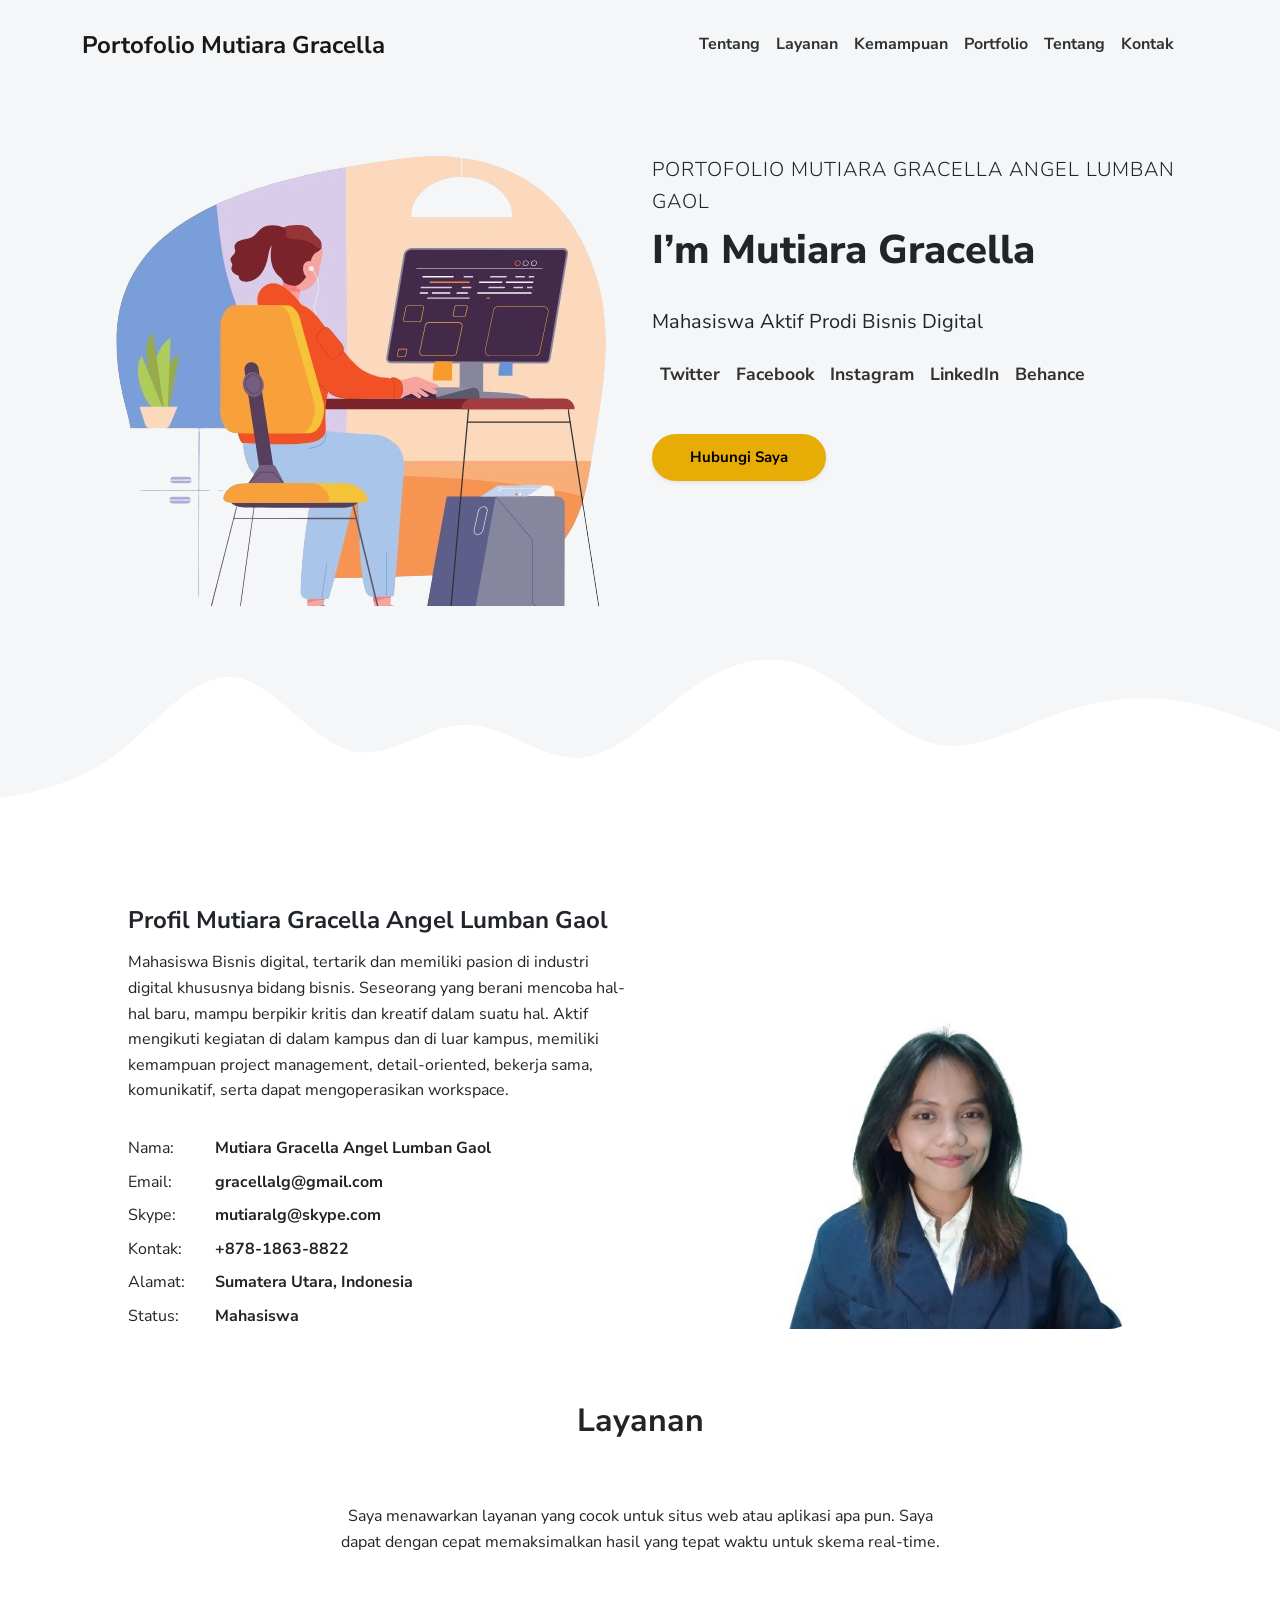
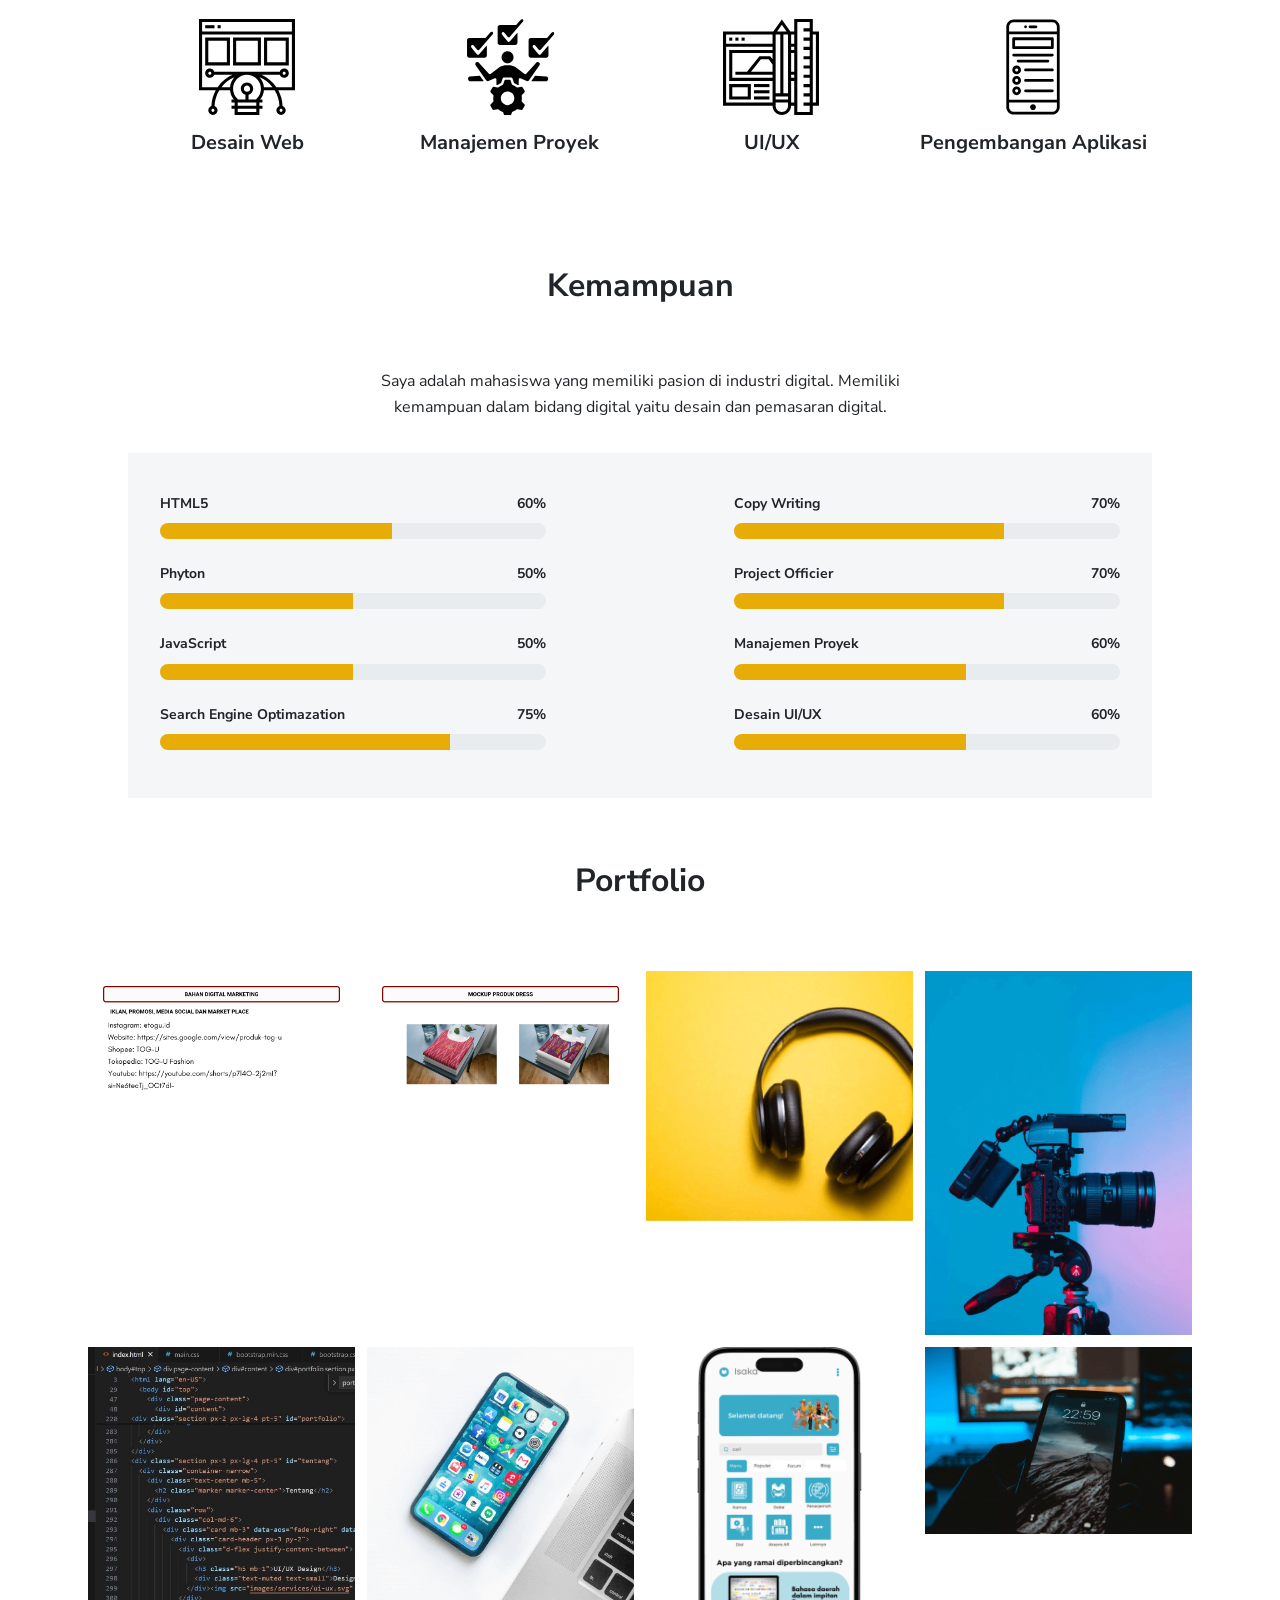
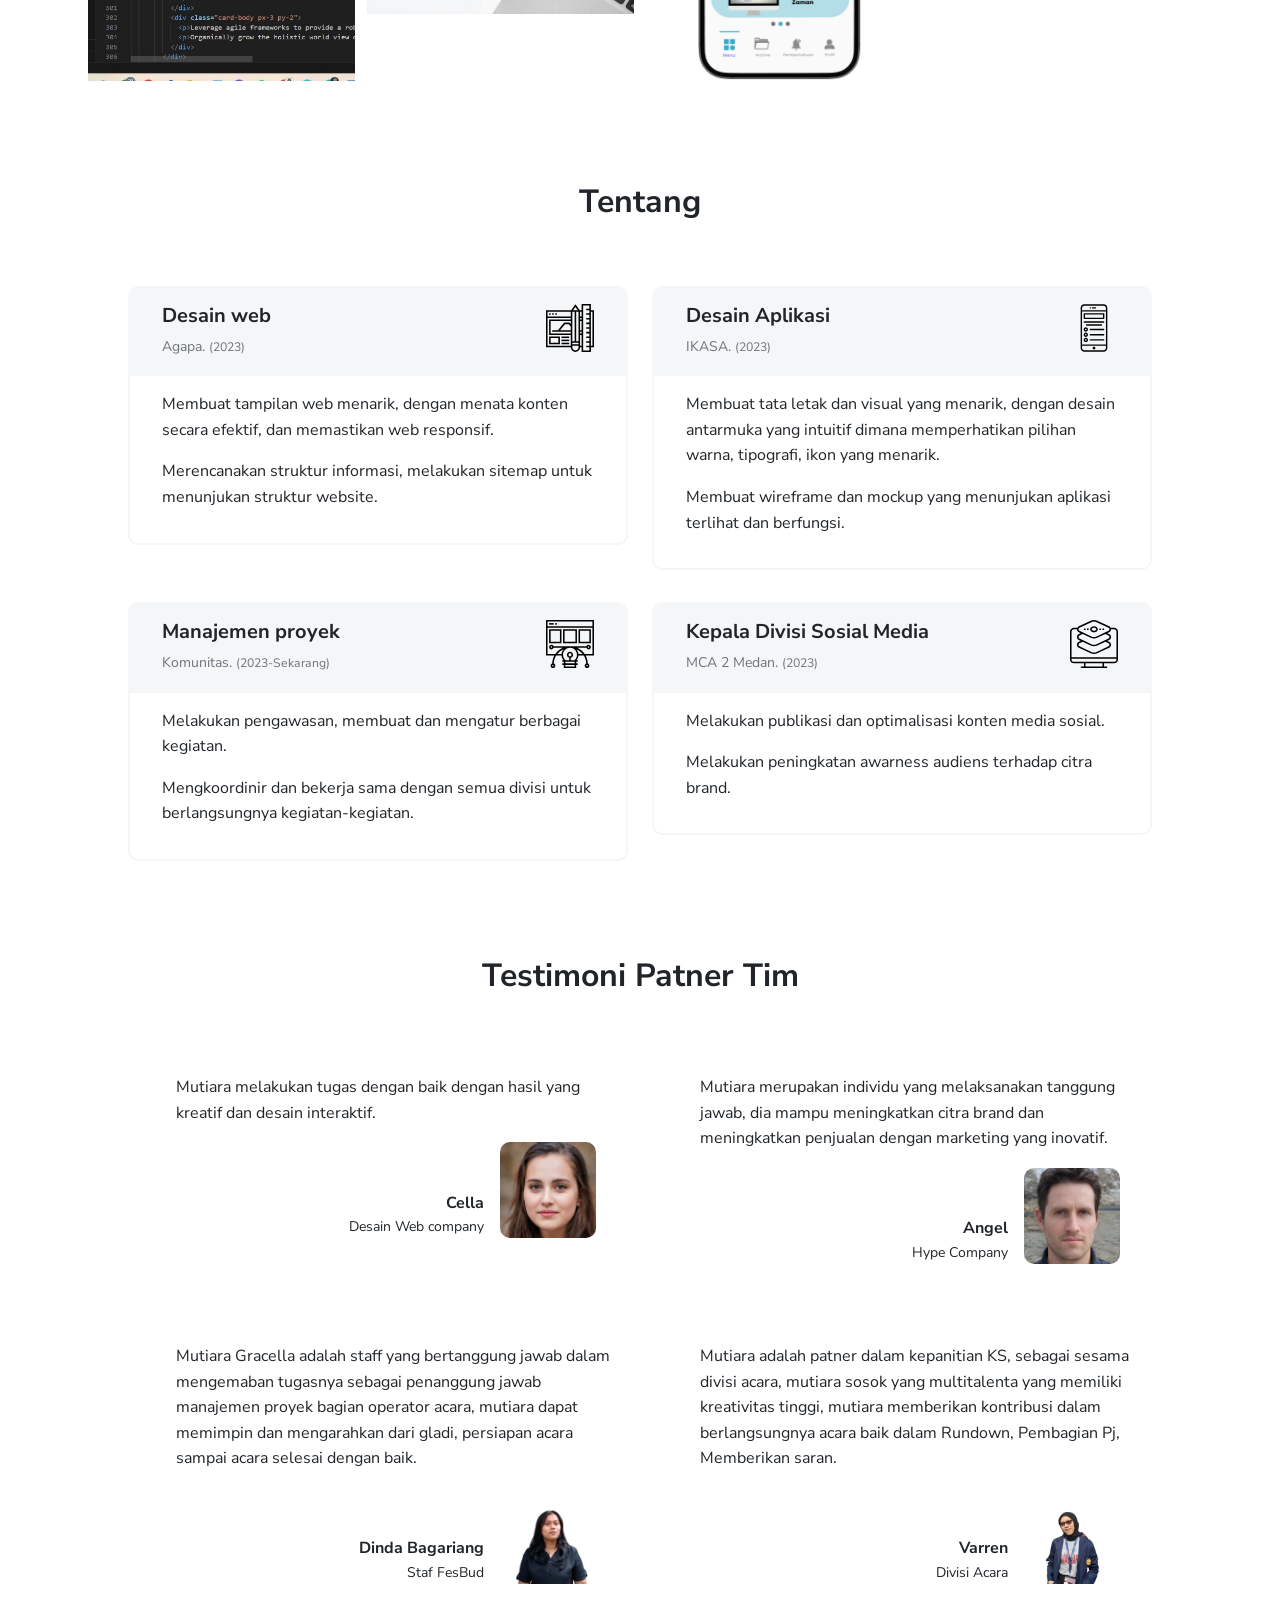
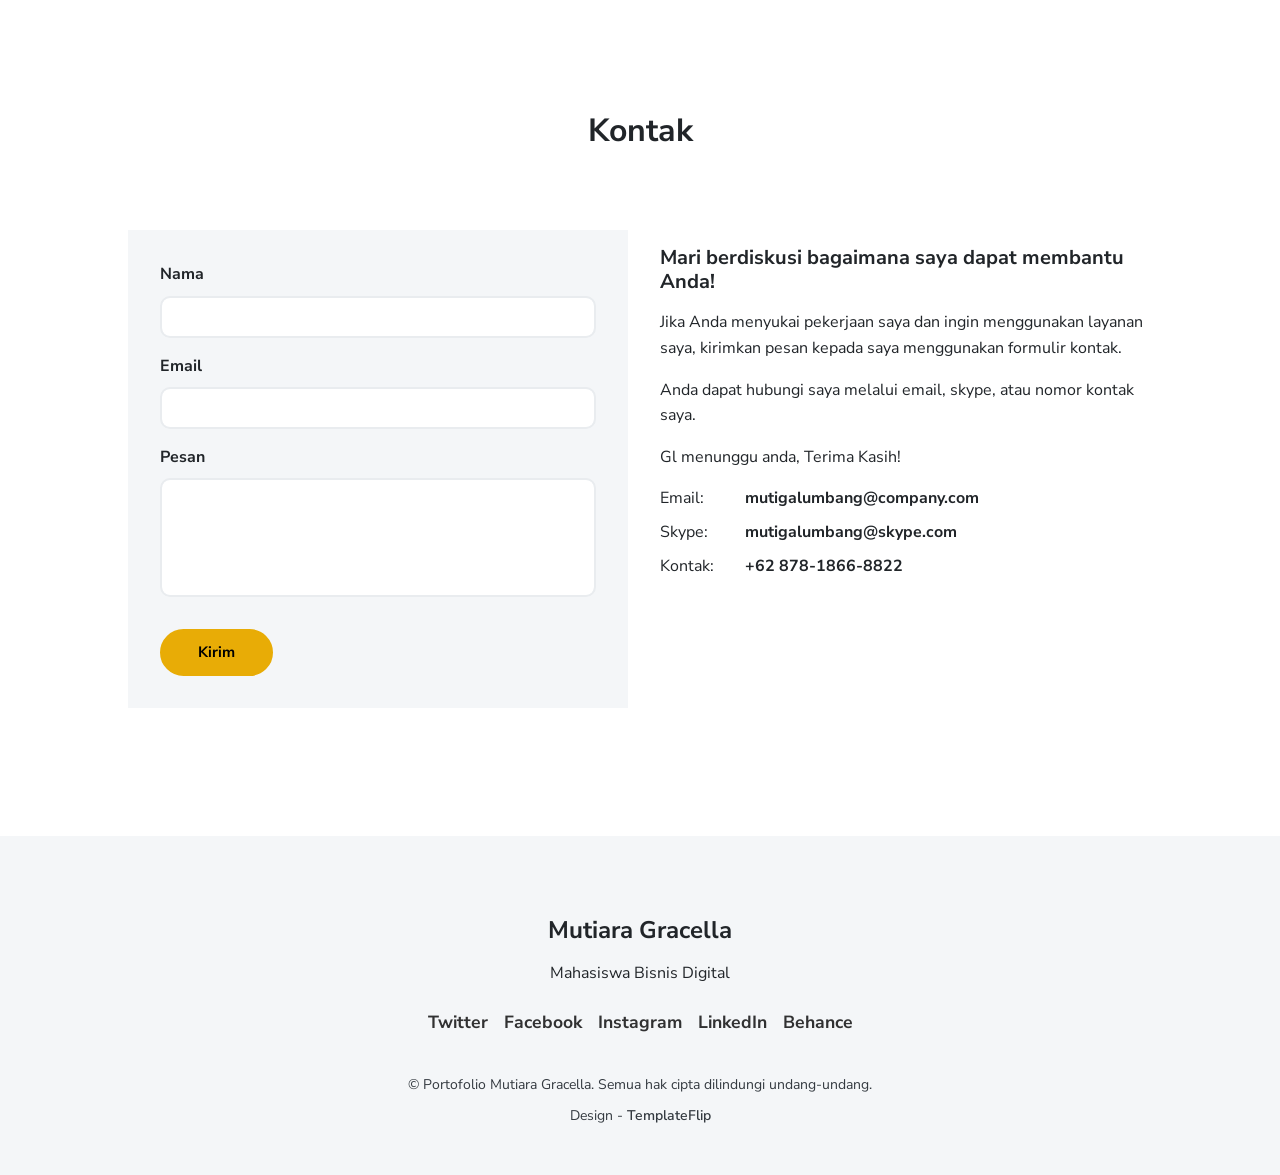
==== index.html @ b5c5b01c "Update index.html" ====
<!DOCTYPE html>
<!-- upto 2 directory depth-->
<html lang="en-US">
  <head>
    <meta charset="UTF-8">
    <meta http-equiv="X-UA-Compatible" content="IE=edge">
    <meta name="viewport" content="width=device-width, initial-scale=1">
    <title>PORTOFOLIO </title>
    <link rel="preconnect" href="https://fonts.gstatic.com" crossorigin="crossorigin"/>
    <link rel="preload" as="style" href="https://fonts.googleapis.com/css2?family=Nunito+Sans:wght@300;400;700;800&amp;display=swap"/>
    <link rel="stylesheet" href="https://fonts.googleapis.com/css2?family=Nunito+Sans:wght@300;400;700;800&amp;display=swap" media="print" onload="this.media='all'"/>
    <noscript>
      <link rel="stylesheet" href="https://fonts.googleapis.com/css2?family=Nunito+Sans:wght@300;400;700;800&amp;display=swap"/>
    </noscript>
    <link href="./css/font-awesome/css/all.min.css?ver=1.2.0" rel="stylesheet">
    <link href="./css/bootstrap-icons/bootstrap-icons.css?ver=1.2.0" rel="stylesheet">
    <link href="./css/bootstrap.min.css?ver=1.2.0" rel="stylesheet">
    <link href="./css/aos.css?ver=1.2.0" rel="stylesheet">
    <link href="./css/main.css?ver=1.2.0" rel="stylesheet">
    <noscript>
      <style type="text/css">
        [data-aos] {
            opacity: 1 !important;
            transform: translate(0) scale(1) !important;
        }
      </style>
    </noscript>
  </head>
  <body id="top">
    <header class="bg-light">
      <nav class="navbar navbar-expand-lg navbar-light bg-light" id="header-nav" role="navigation">
        <div class="container"><a class="link-dark navbar-brand site-title mb-0" href="#">Portofolio Mutiara Gracella</a>
          <button class="navbar-toggler" type="button" data-bs-toggle="collapse" data-bs-target="#navbarSupportedContent" aria-controls="navbarSupportedContent" aria-expanded="false" aria-label="Toggle navigation"><span class="navbar-toggler-icon"></span></button>
          <div class="collapse navbar-collapse" id="navbarSupportedContent">
            <ul class="navbar-nav ms-auto me-2">
              <li class="nav-item"><a class="nav-link" href="#tentang">Tentang</a></li>
              <li class="nav-item"><a class="nav-link" href="#Layanan">Layanan</a></li>
              <li class="nav-item"><a class="nav-link" href="#kemampuan">Kemampuan</a></li>
              <li class="nav-item"><a class="nav-link" href="#portfolio">Portfolio</a></li>
              <li class="nav-item"><a class="nav-link" href="#tentang">Tentang</a></li>
              <li class="nav-item"><a class="nav-link" href="#kontak">Kontak</a></li>
            </ul>
          </div>
        </div>
      </nav>
    </header>
    <div class="page-content">
      <div id="content">
<header>
  <div class="cover bg-light">
    <div class="container px-3">
      <div class="row">
        <div class="col-lg-6 p-2"><img class="img-fluid" src="images/illustrations/gracella.png" alt="hello"/></div>
        <div class="col-lg-6">
          <div class="mt-5">
            <p class="lead text-uppercase mb-1">Portofolio Mutiara Gracella Angel Lumban Gaol </p>
            <h1 class="intro-title marker" data-aos="fade-left" data-aos-delay="50">I’m Mutiara Gracella</h1>
            <p class="lead fw-normal mt-3" data-aos="fade-up" data-aos-delay="100">Mahasiswa Aktif Prodi Bisnis Digital</p>
            <div class="social-nav" data-aos="fade-up" data-aos-delay="200">
              <nav role="navigation">
                <ul class="nav justify-content-left">
                  <li class="nav-item"><a class="nav-link" href="https://www.twitter.com/_gelcan" title="Twitter"><i class="fab fa-twitter"></i><span class="menu-title sr-only">Twitter</span></a></li>
                  <li class="nav-item"><a class="nav-link" href="https://www.facebook.com/mutiaralg" title="Facebook"><i class="fab fa-facebook"></i><span class="menu-title sr-only">Facebook</span></a></li>
                  <li class="nav-item"><a class="nav-link" href="https://www.instagram.com/gracellabygel" title="Instagram"><i class="fab fa-instagram"></i><span class="menu-title sr-only">Instagram</span></a></li>
                  <li class="nav-item"><a class="nav-link" href="https://www.linkedin.com/mutiaralg" title="LinkedIn"><i class="fab fa-linkedin"></i><span class="menu-title sr-only">LinkedIn</span></a></li>
                  <li class="nav-item"><a class="nav-link" href="https://www.behance.net/mutiaralg" title="Behance"><i class="fab fa-behance"></i><span class="menu-title sr-only">Behance</span></a></li>
                </ul>
              </nav>
            </div>
            <div class="mt-3" data-aos="fade-up" data-aos-delay="200"><a class="btn btn-primary shadow-sm mt-1 hover-effect" href="#kontak">Hubungi Saya <i class="fas fa-arrow-right"></i></a></div>
          </div>
        </div>
      </div>
    </div>
  </div>
  <div class="wave-bg"></div>
</header>
<div class="section pt-4 px-3 px-lg-4" id="layanan">
  <div class="container-narrow">
    <div class="row">
      <div class="col-md-6">
        <h2 class="h4 my-2">Profil Mutiara Gracella Angel Lumban Gaol</h2>
        <p>Mahasiswa Bisnis digital, tertarik dan memiliki pasion di industri digital khususnya bidang bisnis. Seseorang yang berani 
          mencoba hal-hal baru, mampu berpikir kritis dan kreatif dalam suatu hal. Aktif mengikuti kegiatan di dalam kampus dan di 
          luar kampus, memiliki kemampuan project management, detail-oriented, bekerja sama, komunikatif, serta dapat 
          mengoperasikan workspace.</p>
        <div class="row mt-3">
          <div class="col-sm-2">
            <div class="pb-1">Nama:</div>
          </div>
          <div class="col-sm-10">
            <div class="pb-1 fw-bolder">Mutiara Gracella Angel Lumban Gaol</div>
          </div>
          <div class="col-sm-2">
            <div class="pb-1">Email:</div>
          </div>
          <div class="col-sm-10">
            <div class="pb-1 fw-bolder">gracellalg@gmail.com</div>
          </div>
          <div class="col-sm-2">
            <div class="pb-1">Skype:</div>
          </div>
          <div class="col-sm-10">
            <div class="pb-1 fw-bolder">mutiaralg@skype.com</div>
          </div>
          <div class="col-sm-2">
            <div class="pb-1">Kontak:</div>
          </div>
          <div class="col-sm-10">
            <div class="pb-1 fw-bolder">+878-1863-8822</div>
          </div>
          <div class="col-sm-2">
            <div class="pb-1">Alamat:</div>
          </div>
          <div class="col-sm-10">
            <div class="pb-1 fw-bolder">Sumatera Utara, Indonesia</div>
          </div>
          <div class="col-sm-2">
            <div class="pb-1">Status:</div>
          </div>
          <div class="col-sm-10">
            <div class="pb-1 fw-bolder">Mahasiswa</div>
          </div>
        </div>
      </div>
      <div class="col-md-5 offset-md-1" data-aos="fade-left" data-aos-delay="100"><img class="avatar img-fluid mt-2" src="images/avatar.jpg" width="400" height="400" alt="Walter Patterson"/></div>
    </div>
  </div>
</div>
<div class="section px-3 px-lg-4 pt-5" id="services">
  <div class="container-narrow">
    <div class="text-center mb-5">
      <h2 class="marker marker-center">Layanan</h2>
    </div>
    <div class="text-center">
      <p class="mx-auto mb-3" style="max-width:600px"> Saya menawarkan layanan yang cocok untuk situs web atau aplikasi apa pun. Saya dapat dengan cepat memaksimalkan hasil yang tepat waktu untuk skema real-time.</p>
    </div>
    <div class="row py-3">
      <div class="col-md-3 text-center" data-aos="fade-up" data-aos-delay="100"><img class="mb-2" src="images/services/web-design.svg" width="96" height="96" alt="web design"/>
        <div class="h5">Desain Web</div>
      </div>
      <div class="col-md-3 text-center" data-aos="fade-up" data-aos-delay="200"><img class="mb-2" src="images/services/manajemen-proyek.svg" width="96" height="96" alt="manajemen proyek"/>
        <div class="h5">Manajemen Proyek</div>
      </div>
      <div class="col-md-3 text-center" data-aos="fade-up" data-aos-delay="300"><img class="mb-2" src="images/services/ui-ux.svg" width="96" height="96" alt="ui-ux"/>
        <div class="h5">UI/UX</div>
      </div>
      <div class="col-md-3 text-center" data-aos="fade-up" data-aos-delay="400"><img class="mb-2" src="images/services/app-development.svg" width="96" height="96" alt="app development"/>
        <div class="h5">Pengembangan Aplikasi</div>
      </div>
    </div>
  </div>
</div>
<div class="section px-3 px-lg-4 pt-5" id="kemampuan">
  <div class="container-narrow">
    <div class="text-center mb-5">
      <h2 class="marker marker-center">Kemampuan</h2>
    </div>
    <div class="text-center">
      <p class="mx-auto mb-3" style="max-width:600px">Saya adalah mahasiswa yang memiliki pasion di industri digital. Memiliki kemampuan dalam bidang digital yaitu desain dan pemasaran digital. </p>
    </div>
    <div class="bg-light p-3">
      <div class="row">
        <div class="col-md-5">
          <div class="py-1">
            <div class="d-flex text-small fw-bolder"><span class="me-auto">HTML5</span><span>60%</span></div>
            <div class="progress my-1">
              <div class="progress-bar bg-primary" role="progressbar" data-aos="zoom-in-right" data-aos-delay="100" data-aos-anchor=".skills-section" style="width: 60%" aria-valuenow="60" aria-valuemin="0" aria-valuemax="100"></div>
            </div>
          </div>
          <div class="py-1">
            <div class="d-flex text-small fw-bolder"><span class="me-auto">Phyton</span><span>50%</span></div>
            <div class="progress my-1">
              <div class="progress-bar bg-primary" role="progressbar" data-aos="zoom-in-right" data-aos-delay="200" data-aos-anchor=".skills-section" style="width: 50%" aria-valuenow="50" aria-valuemin="0" aria-valuemax="100"></div>
            </div>
          </div>
          <div class="py-1">
            <div class="d-flex text-small fw-bolder"><span class="me-auto">JavaScript</span><span>50%</span></div>
            <div class="progress my-1">
              <div class="progress-bar bg-primary" role="progressbar" data-aos="zoom-in-right" data-aos-delay="300" data-aos-anchor=".skills-section" style="width: 50%" aria-valuenow="s0" aria-valuemin="0" aria-valuemax="100"></div>
            </div>
          </div>
          <div class="py-1">
            <div class="d-flex text-small fw-bolder"><span class="me-auto">Search Engine Optimazation</span><span>75%</span></div>
            <div class="progress my-1">
              <div class="progress-bar bg-primary" role="progressbar" data-aos="zoom-in-right" data-aos-delay="300" data-aos-anchor=".skills-section" style="width: 75%" aria-valuenow="75" aria-valuemin="0" aria-valuemax="100"></div>
            </div>
          </div>
        </div>
        <div class="col-md-5 offset-md-2">
          <div class="py-1">
            <div class="d-flex text-small fw-bolder"><span class="me-auto">Copy Writing</span><span>70%</span></div>
            <div class="progress my-1">
              <div class="progress-bar bg-primary" role="progressbar" data-aos="zoom-in-right" data-aos-delay="400" data-aos-anchor=".skills-section" style="width: 70%" aria-valuenow="70" aria-valuemin="0" aria-valuemax="100"></div>
            </div>
          </div>
          <div class="py-1">
            <div class="d-flex text-small fw-bolder"><span class="me-auto">Project Officier</span><span>70%</span></div>
            <div class="progress my-1">
              <div class="progress-bar bg-primary" role="progressbar" data-aos="zoom-in-right" data-aos-delay="500" data-aos-anchor=".skills-section" style="width: 70%" aria-valuenow="70" aria-valuemin="0" aria-valuemax="100"></div>
            </div>
          </div>
          <div class="py-1">
            <div class="d-flex text-small fw-bolder"><span class="me-auto">Manajemen Proyek</span><span>60%</span></div>
            <div class="progress my-1">
              <div class="progress-bar bg-primary" role="progressbar" data-aos="zoom-in-right" data-aos-delay="600" data-aos-anchor=".skills-section" style="width: 60%" aria-valuenow="60" aria-valuemin="0" aria-valuemax="100"></div>
            </div>
          </div>
          <div class="py-1">
            <div class="d-flex text-small fw-bolder"><span class="me-auto">Desain UI/UX</span><span>60%</span></div>
            <div class="progress my-1">
              <div class="progress-bar bg-primary" role="progressbar" data-aos="zoom-in-right" data-aos-delay="600" data-aos-anchor=".skills-section" style="width: 60%" aria-valuenow="60" aria-valuemin="0" aria-valuemax="100"></div>
            </div>
          </div>
        </div>
      </div>
    </div>
  </div>
</div>
<div class="section px-2 px-lg-4 pt-5" id="portfolio">
  <div class="container">
    <div class="text-center mb-5">
      <h2 class="marker marker-center">Portfolio </h2>
    </div>
    <div class="grid bp-gallery pb-3" data-aos="zoom-in-up" data-aos-delay="100">
      <div class="grid-sizer"></div>
      <div class="grid-item"><a href="https://dribbble.com">
          <figure class="portfolio-item"><img src="images/portfolio/1-small.png" data-bp="images/portfolio/1.png"/>
            <figcaption>
              <h4 class="h5 mb-0">Pemasaran Digital</h4>
              <div>Sosial Media</div>
            </figcaption>
          </figure></a></div>
      <div class="grid-item"><a href="https://canva.com">
          <figure class="portfolio-item"><img src="images/portfolio/2-small.png" data-bp="images/portfolio/2.png" data-caption="Example of an optional caption."/>
            <figcaption> 
              <h4 class="h5 mb-0">Produk Desain</h4>
              <div>canva.com</div>
            </figcaption>
          </figure></a></div>
      <div class="grid-item"><a href="https://smartmockups.com/">
          <figure class="portfolio-item"><img src="images/portfolio/3-small.png" data-bp="images/portfolio/3.png" data-caption="Example of an optional caption."/>
            <figcaption> 
              <h4 class="h5 mb-0">Desain Kemasan</h4>
              <div>smartmockups.com</div>
            </figcaption>
          </figure></a></div>
      <div class="grid-item"><a href="https://capcut.com/">
          <figure class="portfolio-item"><img src="images/portfolio/4-small.png" data-bp="images/portfolio/4.png"/>
            <figcaption>
              <h4 class="h5 mb-0">Edit Video</h4>
              <div>capcut.com</div>
            </figcaption>
          </figure></a></div>
      <div class="grid-item"><a href="https://github.com/">
          <figure class="portfolio-item"><img src="images/portfolio/5-small.png" data-bp="images/portfolio/5.png"/>
            <figcaption>
              <h4 class="h5 mb-0">Pengembangan Web</h4>
              <div>Github.com</div>
            </figcaption>
          </figure></a></div>
      <div class="grid-item"><a href="https://notion.com/">
          <figure class="portfolio-item"><img src="images/portfolio/6-small.png" data-bp="images/portfolio/6.png"/>
            <figcaption>
              <h4 class="h5 mb-0">Manajemen Proyek</h4>
              <div>notion.com</div>
            </figcaption>
          </figure></a></div>
      <div class="grid-item"><a href="https://figma.dev/">
          <figure class="portfolio-item"><img src="images/portfolio/7-small.png" data-bp="images/portfolio/7.png"/>
            <figcaption>
              <h4 class="h5 mb-0">Desain Aplikasi</h4>
              <div>figma.com</div>
            </figcaption>
          </figure></a></div>
      <div class="grid-item"><a href="https://figma.com/">
          <figure class="portfolio-item"><img src="images/portfolio/8-small.png" data-bp="images/portfolio/8.png"/>
            <figcaption>
              <h4 class="h5 mb-0">Desain aplikasi</h4>
              <div>canva.com</div>
            </figcaption>
          </figure></a></div>
    </div>
  </div>
</div>
<div class="section px-3 px-lg-4 pt-5" id="tentang">
  <div class="container-narrow">
    <div class="text-center mb-5">
      <h2 class="marker marker-center">Tentang</h2>
    </div>
    <div class="row">
      <div class="col-md-6">
        <div class="card mb-3" data-aos="fade-right" data-aos-delay="100">
          <div class="card-header px-3 py-2">
            <div class="d-flex justify-content-between">
              <div>
                <h3 class="h5 mb-1">Desain web</h3>
                <div class="text-muted text-small">Agapa. <small>(2023)</small></div>
              </div><img src="images/services/ui-ux.svg" width="48" height="48" alt="ui-ux"/>
            </div>
          </div>
          <div class="card-body px-3 py-2">
            <p>Membuat tampilan web menarik, dengan menata konten secara efektif, dan memastikan web responsif.</p>
            <p>Merencanakan struktur informasi, melakukan sitemap untuk menunjukan struktur website.</p>
          </div>
        </div>
      </div>
      <div class="col-md-6">
        <div class="card mb-3" data-aos="fade-left" data-aos-delay="300">
          <div class="card-header px-3 py-2">
            <div class="d-flex justify-content-between">
              <div>
                <h3 class="h5 mb-1">Desain Aplikasi</h3>
                <div class="text-muted text-small">IKASA. <small>(2023)</small></div>
              </div><img src="images/services/app-development.svg" width="48" height="48" alt="app development"/>
            </div>
          </div>
          <div class="card-body px-3 py-2">
            <p>Membuat tata letak dan visual yang menarik, dengan desain antarmuka yang intuitif dimana memperhatikan pilihan warna, tipografi, ikon yang menarik.</p>
            <p>Membuat wireframe dan mockup yang menunjukan aplikasi terlihat dan berfungsi.</p>
          </div>
        </div>
      </div>
      <div class="col-md-6">
        <div class="card mb-3" data-aos="fade-right" data-aos-delay="200">
          <div class="card-header px-3 py-2">
            <div class="d-flex justify-content-between">
              <div>
                <h3 class="h5 mb-1">Manajemen proyek</h3>
                <div class="text-muted text-small">Komunitas. <small>(2023-Sekarang)</small></div>
              </div><img src="images/services/web-design.svg" width="48" height="48" alt="web design"/>
            </div>
          </div>
          <div class="card-body px-3 py-2">
            <p>Melakukan pengawasan, membuat dan mengatur berbagai kegiatan.</p>
            <p>Mengkoordinir dan bekerja sama dengan semua divisi untuk berlangsungnya kegiatan-kegiatan.</p>
          </div>
        </div>
      </div>
      <div class="col-md-6">
        <div class="card mb-3" data-aos="fade-left" data-aos-delay="400">
          <div class="card-header px-3 py-2">
            <div class="d-flex justify-content-between">
              <div>
                <h3 class="h5 mb-1">Kepala Divisi Sosial Media</h3>
                <div class="text-muted text-small">MCA 2 Medan. <small>(2023)</small></div>
              </div><img src="images/services/full-stack.svg" width="48" height="48" alt="full stack"/>
            </div>
          </div>
          <div class="card-body px-3 py-2">
            <p>Melakukan publikasi dan optimalisasi konten media sosial.</p>
            <p>Melakukan peningkatan awarness audiens terhadap citra brand.</p>
          </div>
        </div>
      </div>
    </div>
  </div>
</div>
<div class="section px-3 px-lg-4 pt-5" id="testimonials">
  <div class="container-narrow">
    <div class="text-center mb-5">
      <h2 class="marker marker-center">Testimoni Patner Tim</h2>
    </div>
    <div class="row"> 
      <div class="col-md-6 mb-5" data-aos="fade-right" data-aos-delay="100">
        <div class="d-flex ms-md-3"><span><i class="fas fa-2x fa-quote-left"></i></span><span class="m-2">Mutiara melakukan tugas dengan baik dengan hasil yang kreatif dan desain interaktif.</span></div>
        <div class="d-flex justify-content-end align-items-end">
          <div class="text-end me-2">
            <div class="fw-bolder">Cella</div>
            <div class="text-small">Desain Web company</div>
          </div><img class="me-md-3 rounded" src="images/testimonials/client1.jpg" width="96" height="96" alt="client 1"/>
        </div>
      </div>
      <div class="col-md-6 mb-5" data-aos="fade-left" data-aos-delay="300">
        <div class="d-flex ms-md-3"><span><i class="fas fa-2x fa-quote-left"></i></span><span class="m-2">Mutiara merupakan individu yang melaksanakan tanggung jawab, dia mampu meningkatkan citra brand dan meningkatkan penjualan dengan marketing yang inovatif.</span></div>
        <div class="d-flex justify-content-end align-items-end">
          <div class="text-end me-2">
            <div class="fw-bolder">Angel</div>
            <div class="text-small">Hype Company</div>
          </div><img class="me-md-3 rounded" src="images/testimonials/client2.jpg" width="96" height="96" alt="client 1"/>
        </div>
      </div>
      <div class="col-md-6 mb-5" data-aos="fade-right" data-aos-delay="200">
        <div class="d-flex ms-md-3"><span><i class="fas fa-2x fa-quote-left"></i></span><span class="m-2">Mutiara Gracella adalah staff yang bertanggung jawab dalam mengemaban tugasnya sebagai penanggung jawab manajemen proyek bagian operator acara, mutiara dapat memimpin dan mengarahkan dari gladi, persiapan acara  sampai acara selesai dengan baik.</span></div>
        <div class="d-flex justify-content-end align-items-end">
          <div class="text-end me-2">
            <div class="fw-bolder">Dinda Bagariang</div>
            <div class="text-small">Staf FesBud</div>
          </div><img class="me-md-3 rounded" src="images/testimonials/client3.jpg" width="96" height="96" alt="client 1"/>
        </div>
      </div>
      <div class="col-md-6 mb-5" data-aos="fade-left" data-aos-delay="400">
        <div class="d-flex ms-md-3"><span><i class="fas fa-2x fa-quote-left"></i></span><span class="m-2">Mutiara adalah patner dalam kepanitian KS, sebagai sesama divisi acara, mutiara sosok yang multitalenta yang memiliki kreativitas tinggi, mutiara memberikan kontribusi dalam berlangsungnya acara baik dalam Rundown, Pembagian Pj, Memberikan saran.</span></div>
        <div class="d-flex justify-content-end align-items-end">
          <div class="text-end me-2">
            <div class="fw-bolder">Varren</div>
            <div class="text-small">Divisi Acara</div>
          </div><img class="me-md-3 rounded" src="images/testimonials/client4.jpg" width="96" height="96" alt="client 1"/>
        </div>
      </div>
    </div>
  </div>
</div>
<div class="section px-2 px-lg-4 pb-4 pt-5 mb-5" id="kontak">
  <div class="container-narrow">
    <div class="text-center mb-5">
      <h2 class="marker marker-center">Kontak </h2>
    </div>
    <div class="row">
      <div class="col-md-6" data-aos="zoom-in" data-aos-delay="100">
        <div class="bg-light my-2 p-3 pt-2"><form action="https://formspree.io/f/xwkgqyod"
    method="POST">
    <div class="form-group my-2">
      <label for="name" class="form-label fw-bolder">Nama</label>
      <input class="form-control" type="text" id="name" name="name" required>
    </div>
    <div class="form-group my-2">
      <label for="email" class="form-label fw-bolder">Email</label>
      <input class="form-control" type="email" id="email" name="_replyto" required>
    </div>
  <div class="form-group my-2">
    <label for="message" class="form-label fw-bolder">Pesan</label>
    <textarea class="form-control" style="resize: none;" id="message" name="message" rows="4" required></textarea>
  </div>
  <button class="btn btn-primary mt-2" type="submit">Kirim</button>
</form>
        </div>
      </div>
      <div class="col-md-6" data-aos="fade-left" data-aos-delay="300">
        <div class="mt-3 px-1">
          <div class="h5">Mari berdiskusi bagaimana saya dapat membantu Anda!</div>
          <p>Jika Anda menyukai pekerjaan saya dan ingin menggunakan layanan saya, kirimkan pesan kepada saya menggunakan formulir kontak. </p>
          <p>Anda dapat hubungi saya melalui email, skype, atau nomor kontak saya.</p>
          <p>Gl menunggu anda, Terima Kasih!</p>
        </div>
        <div class="mt-53 px-1">
          <div class="row"> 
            <div class="col-sm-2">
              <div class="pb-1">Email:</div>
            </div>
            <div class="col-sm-10">
              <div class="pb-1 fw-bolder">mutigalumbang@company.com</div>
            </div>
            <div class="col-sm-2">
              <div class="pb-1">Skype:</div>
            </div>
            <div class="col-sm-10">
              <div class="pb-1 fw-bolder">mutigalumbang@skype.com</div>
            </div>
            <div class="col-sm-2">
              <div class="pb-1">Kontak:</div>
            </div>
            <div class="col-sm-10">
              <div class="pb-1 fw-bolder">+62 878-1866-8822</div>
            </div>
          </div>
        </div>
      </div>
    </div>
  </div>
</div>
<footer class="pt-4 pb-4 text-center bg-light">
  <div class="container">
    <div class="my-3">
      <div class="h4">Mutiara Gracella</div>
      <p>Mahasiswa Bisnis Digital</p>
      <div class="social-nav">
        <nav role="navigation">
          <ul class="nav justify-content-center">
            <li class="nav-item"><a class="nav-link" href="https://twitter.com/_gelcan" title="Twitter"><i class="fab fa-twitter"></i><span class="menu-title sr-only">Twitter</span></a></li>
            <li class="nav-item"><a class="nav-link" href="https://www.facebook.com/mutiaralg" title="Facebook"><i class="fab fa-facebook"></i><span class="menu-title sr-only">Facebook</span></a></li>
            <li class="nav-item"><a class="nav-link" href="https://www.instagram.com/gracellabygel" title="Instagram"><i class="fab fa-instagram"></i><span class="menu-title sr-only">Instagram</span></a></li>
            <li class="nav-item"><a class="nav-link" href="https://www.linkedin.com/mutiaralg" title="LinkedIn"><i class="fab fa-linkedin"></i><span class="menu-title sr-only">LinkedIn</span></a></li>
            <li class="nav-item"><a class="nav-link" href="https://www.behance.net/mutiaralg" title="Behance"><i class="fab fa-behance"></i><span class="menu-title sr-only">Behance</span></a></li>
          </ul>
        </nav>
      </div>
    </div>
    <div class="text-small text-secondary">
      <div class="mb-1">&copy; Portofolio Mutiara Gracella. Semua hak cipta dilindungi undang-undang.</div>
      <div>
        <!-- Make sure to buy a license for the template before removing the line below. Buy license on https://templateflip.com/ -->Design - <a href="https://templateflip.com/" target="_blank">TemplateFlip</a></div>
    </div>
  </div>
</footer></div>
    </div>
    <div id="scrolltop"><a class="btn btn-secondary" href="#top"><span class="icon"><i class="fas fa-angle-up fa-x"></i></span></a></div>
    <script src="./scripts/imagesloaded.pkgd.min.js?ver=1.2.0"></script>
    <script src="./scripts/masonry.pkgd.min.js?ver=1.2.0"></script>
    <script src="./scripts/BigPicture.min.js?ver=1.2.0"></script>
    <script src="./scripts/purecounter.min.js?ver=1.2.0"></script>
    <script src="./scripts/bootstrap.bundle.min.js?ver=1.2.0"></script>
    <script src="./scripts/aos.min.js?ver=1.2.0"></script>
    <script src="./scripts/main.js?ver=1.2.0"></script>
  </body>
</html>
---- css/main.css ----
html, body {
  overflow-x: hidden;
}

/**
 * Enable smooth scrolling on the whole document
 */
html {
  scroll-behavior: smooth;
}

/**
 * Disable smooth scrolling when users have prefers-reduced-motion enabled
 */
@media screen and (prefers-reduced-motion: reduce) {
  html {
    scroll-behavior: auto;
  }
}

/**
 * Add .section to every anchored element for scroll margin
 */
.section {
  scroll-margin-top: 2rem;
}

/* Header */
.site-title {
  font-size: 1.5rem;
  font-weight: 700;
  line-height: 3rem;
  text-decoration: none;
}

@media (min-width: 48em) {
  .site-title {
    float: left;
  }
}

.nav-link {
  font-weight: 700;
  color: rgba(0, 0, 0, 0.8) !important;
}

.social-nav .nav-link {
  padding: 0 0.5rem;
  font-size: 1.1rem;
  line-height: 2.5rem;
}

.nav-link:hover,
.nav-link:focus,
.active .nav-link {
  color: rgba(0, 0, 0, 0.6) !important;
}

/* Hero (intro) section */
.intro-title {
  font-weight: 800;
}

@-webkit-keyframes animateWave {
  0% {
    transform: scale(1, 0);
  }
  100% {
    transform: scale(1, 1);
  }
}

@keyframes animateWave {
  0% {
    transform: scale(1, 0);
  }
  100% {
    transform: scale(1, 1);
  }
}

.wave-bg {
  display: block;
  height: 220px;
  width: 100%;
  min-width: 600px;
  transform-origin: top;
  -webkit-animation: animateWave 2000ms cubic-bezier(0.23, 1, 0.32, 1) forwards;
          animation: animateWave 2000ms cubic-bezier(0.23, 1, 0.32, 1) forwards;
  background-image: url("../images/wave-bg.svg");
  background-position: center;
  background-repeat: no-repeat;
}

img.avatar {
  border-radius: 30px;
}

/* Masonary grid for portfolio */
.grid:after {
  content: '';
  display: block;
  clear: both;
}

/* Grid Item */
.grid-sizer,
.grid-item {
  width: 100%;
}

.grid-item {
  padding-bottom: 12px;
}

@media (min-width: 48em) {
  .grid-sizer,
  .grid-item {
    width: 25%;
  }
  .grid-item {
    float: left;
    padding: 6px;
  }
}

.grid-item img {
  display: block;
  width: 100%;
  max-width: 100%;
}

/* Portfolio */
.portolio-section .container {
  padding: 0;
}

.portfolio-item {
  position: relative;
  overflow: hidden;
  text-align: center;
  margin: 0;
}

.portfolio-item figcaption {
  position: absolute;
  top: auto;
  bottom: 0;
  left: 0;
  width: 100%;
  padding: 12px;
  background: rgba(255, 255, 255, 0.75);
  transition: transform 0.35s;
  transform: translate3d(0, 100%, 0);
}

.portfolio-item figcaption h4 {
  color: #222;
  font-size: 16px;
  text-transform: uppercase;
  font-weight: 700;
  margin-bottom: 3px;
}

.portfolio-item figcaption p {
  color: #444;
  font-size: 14px;
  font-weight: 600;
  margin-bottom: 0;
}

.portfolio-item:hover figcaption {
  transform: translate3d(0, 0, 0);
}

/* Portolio Caption */
#bp_container .bp-xc {
  background: #E8AC06 !important;
}

#bp_caption a {
  text-decoration: none;
}

/* Footer section */
footer a:not(.nav-link) {
  color: inherit;
  font-weight: 600;
  text-decoration: none;
  cursor: pointer;
}

/* Scroll Top */
#scrolltop {
  display: block;
  visibility: hidden;
  opacity: 0;
  transition: visibility 0s, opacity 0.5s ease-in;
  position: fixed;
  bottom: 20px;
  right: 20px;
}

#scrolltop .btn {
  padding: 3px 11px;
  border-radius: 50%;
}

/* Additional utility styles */
.container-narrow {
  max-width: 1024px;
  margin: 0 auto;
}

.text-small {
  font-size: 0.875rem;
}

.text-uppercase {
  letter-spacing: 0.05em;
}

.hover-effect {
  transition: transform .18s ease-in-out;
}

.hover-effect:hover {
  transform: translateY(-2px);
}

.marker {
  position: relative;
  display: inline;
  width: auto;
}

.marker-center {
  padding-right: 0;
}

.marker:after {
  content: "";
  width: 125px;
  height: 30px;
  position: absolute;
  bottom: -25px;
  right: -30px;
  background-image: url("../images/marker.svg");
  background-repeat: no-repeat;
}

.marker-center:after {
  bottom: -30px;
  left: 50%;
  margin-left: -60px;
}

@media (max-width: 575.98px) {
  .marker {
    padding-right: 0;
  }
  .marker:after {
    bottom: -30px;
    left: 50%;
    margin-left: -60px;
  }
}

.entry-title a {
  text-decoration: none;
}
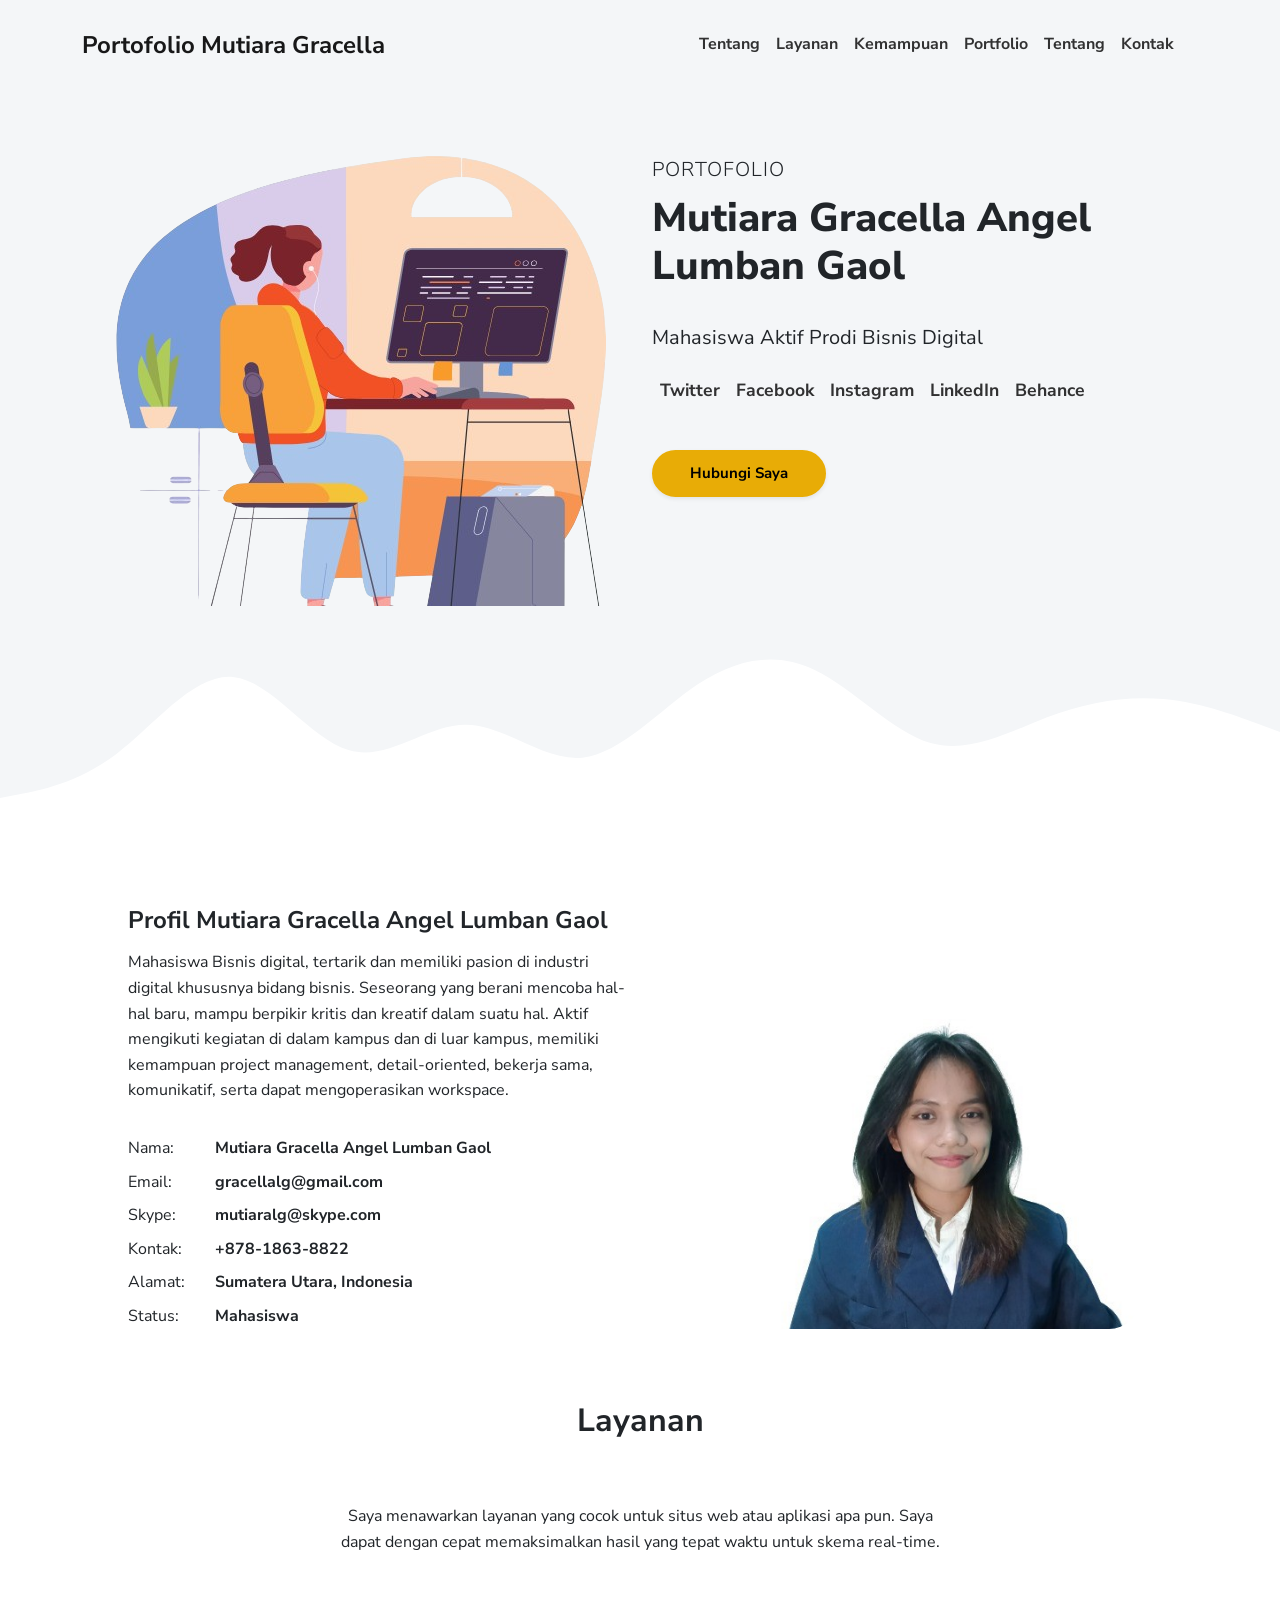
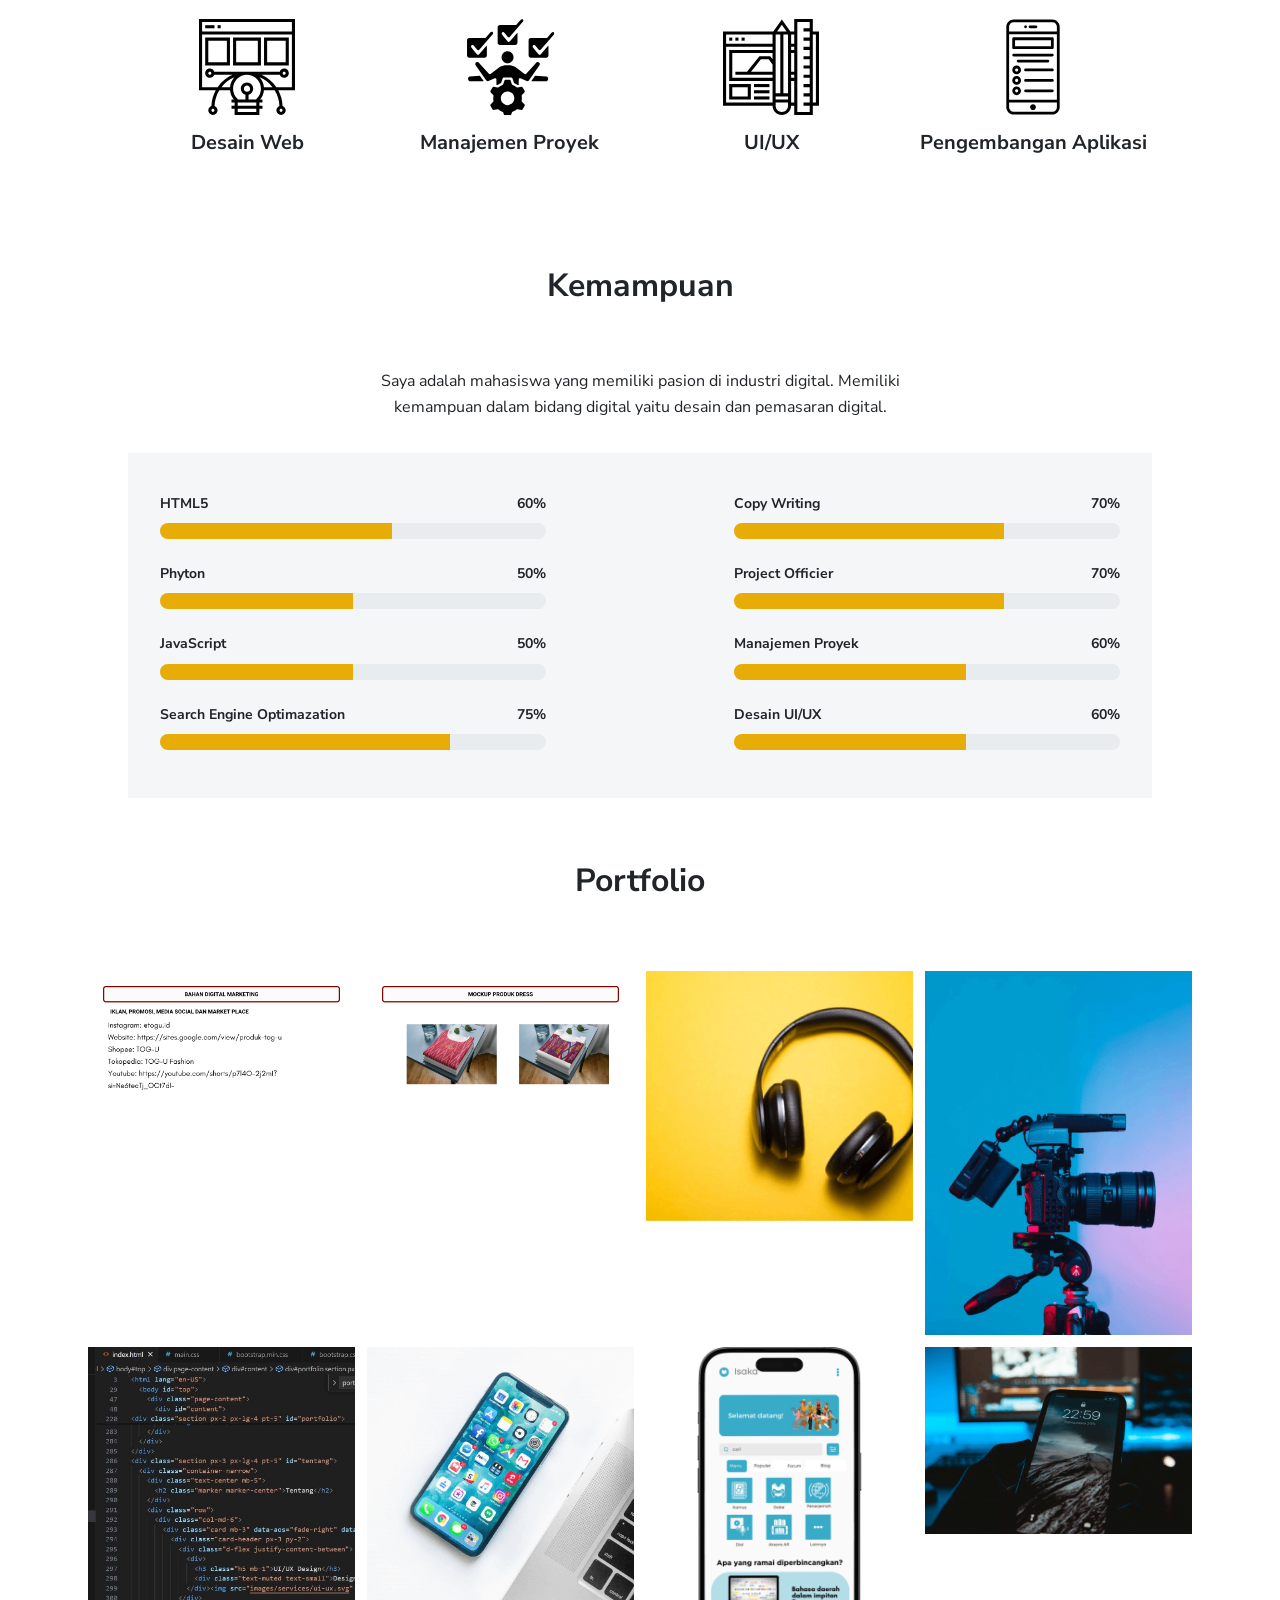
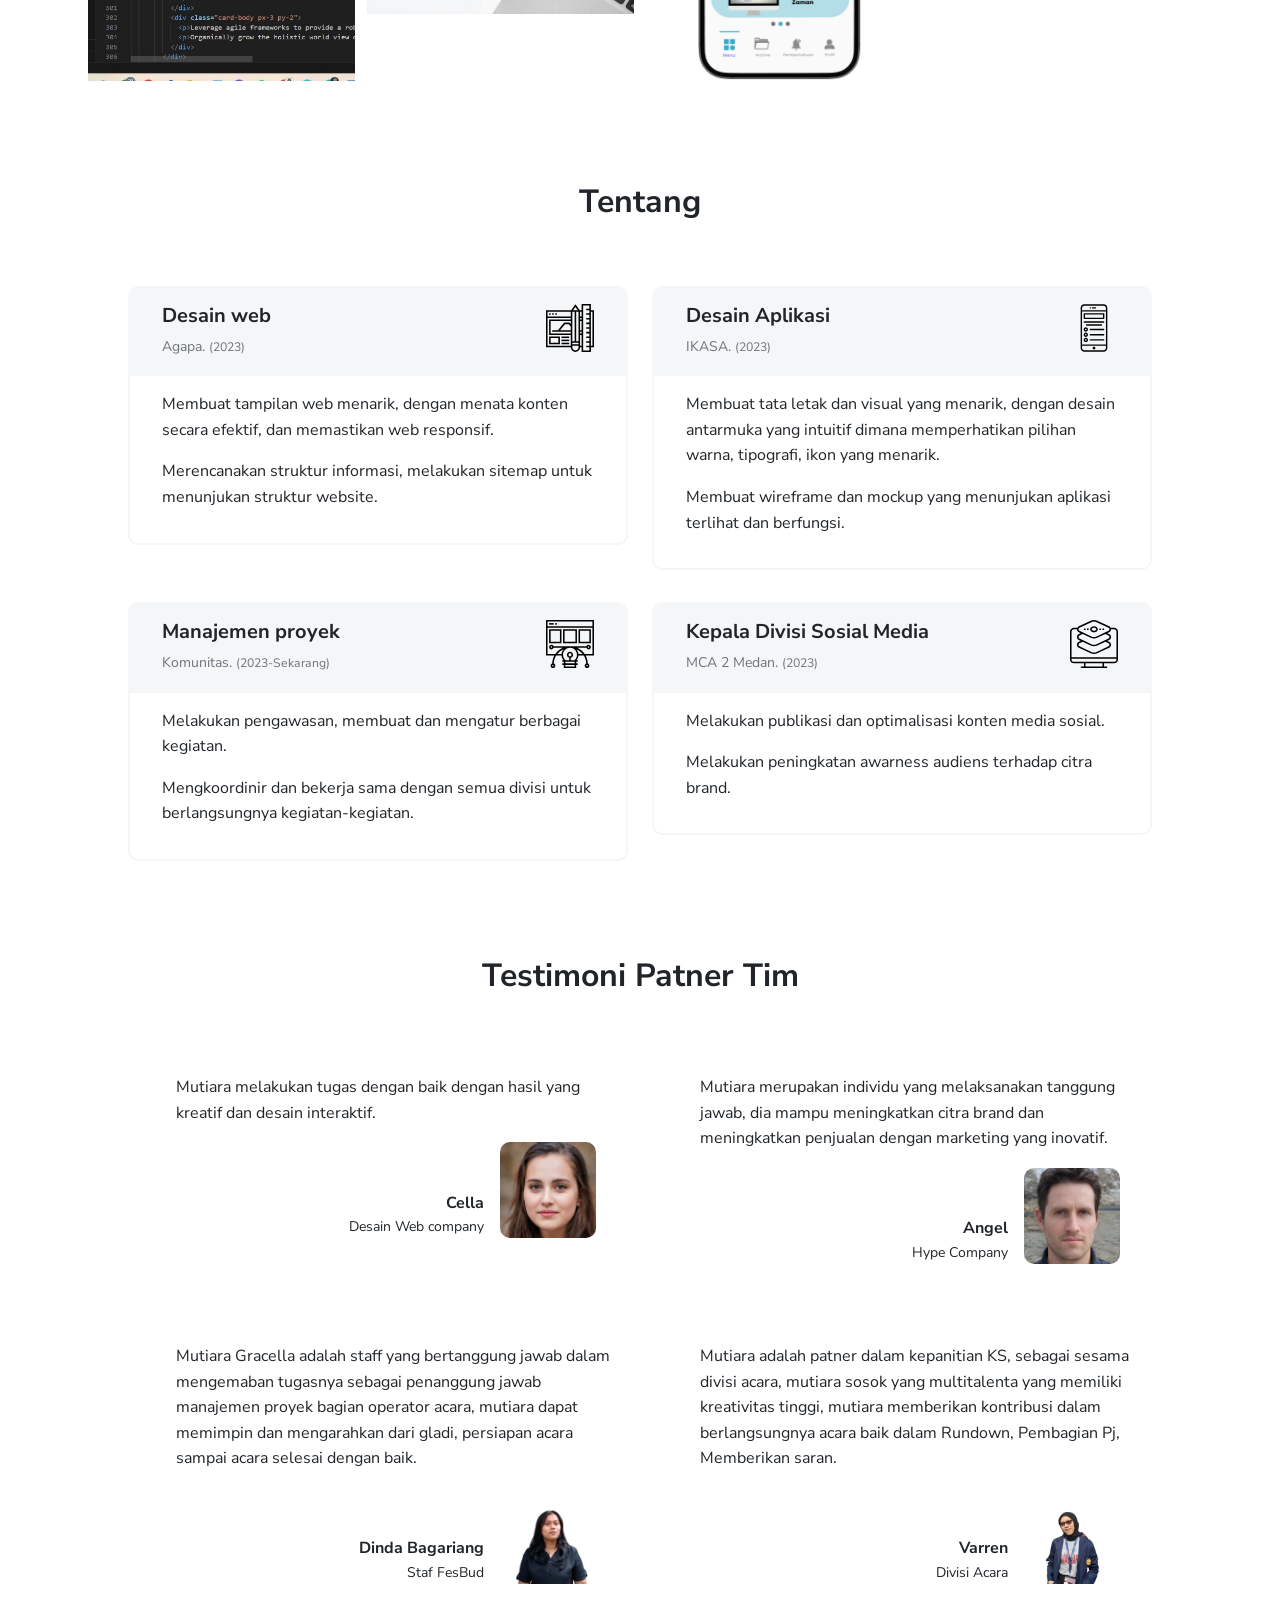
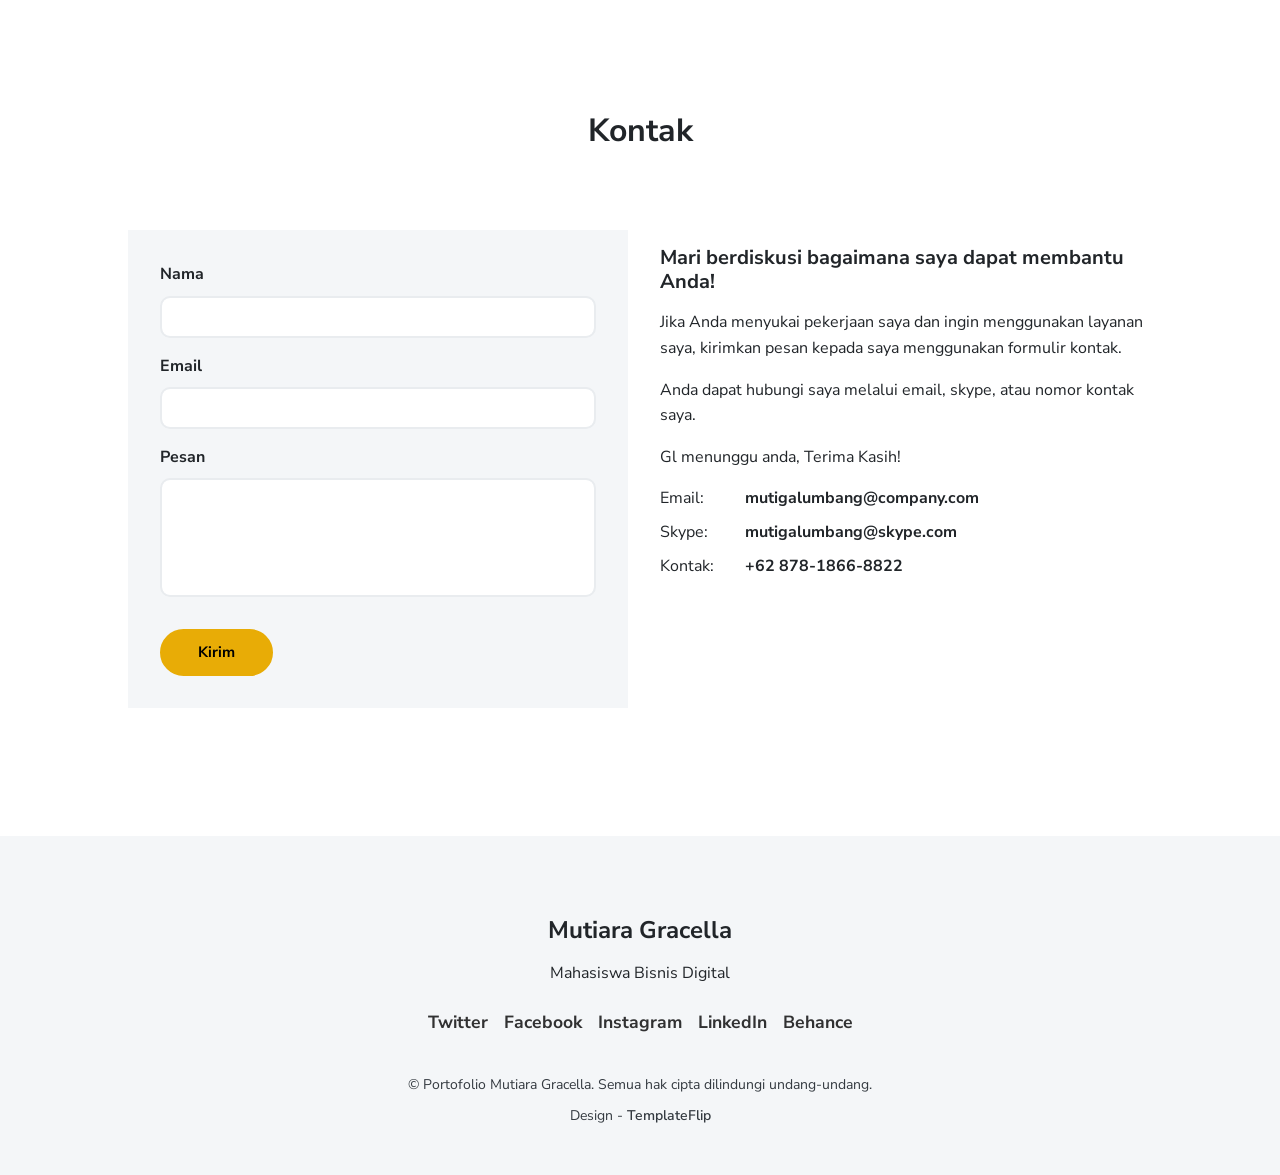
==== commit 7019e7e3: "Update index.html" ====
--- a/index.html
+++ b/index.html
@@ -53,8 +53,8 @@
         <div class="col-lg-6 p-2"><img class="img-fluid" src="images/illustrations/gracella.png" alt="hello"/></div>
         <div class="col-lg-6">
           <div class="mt-5">
-            <p class="lead text-uppercase mb-1">Portofolio Mutiara Gracella Angel Lumban Gaol </p>
-            <h1 class="intro-title marker" data-aos="fade-left" data-aos-delay="50">I’m Mutiara Gracella</h1>
+            <p class="lead text-uppercase mb-1">Portofolio </p>
+            <h1 class="intro-title marker" data-aos="fade-left" data-aos-delay="50">Mutiara Gracella Angel Lumban Gaol</h1>
             <p class="lead fw-normal mt-3" data-aos="fade-up" data-aos-delay="100">Mahasiswa Aktif Prodi Bisnis Digital</p>
             <div class="social-nav" data-aos="fade-up" data-aos-delay="200">
               <nav role="navigation">
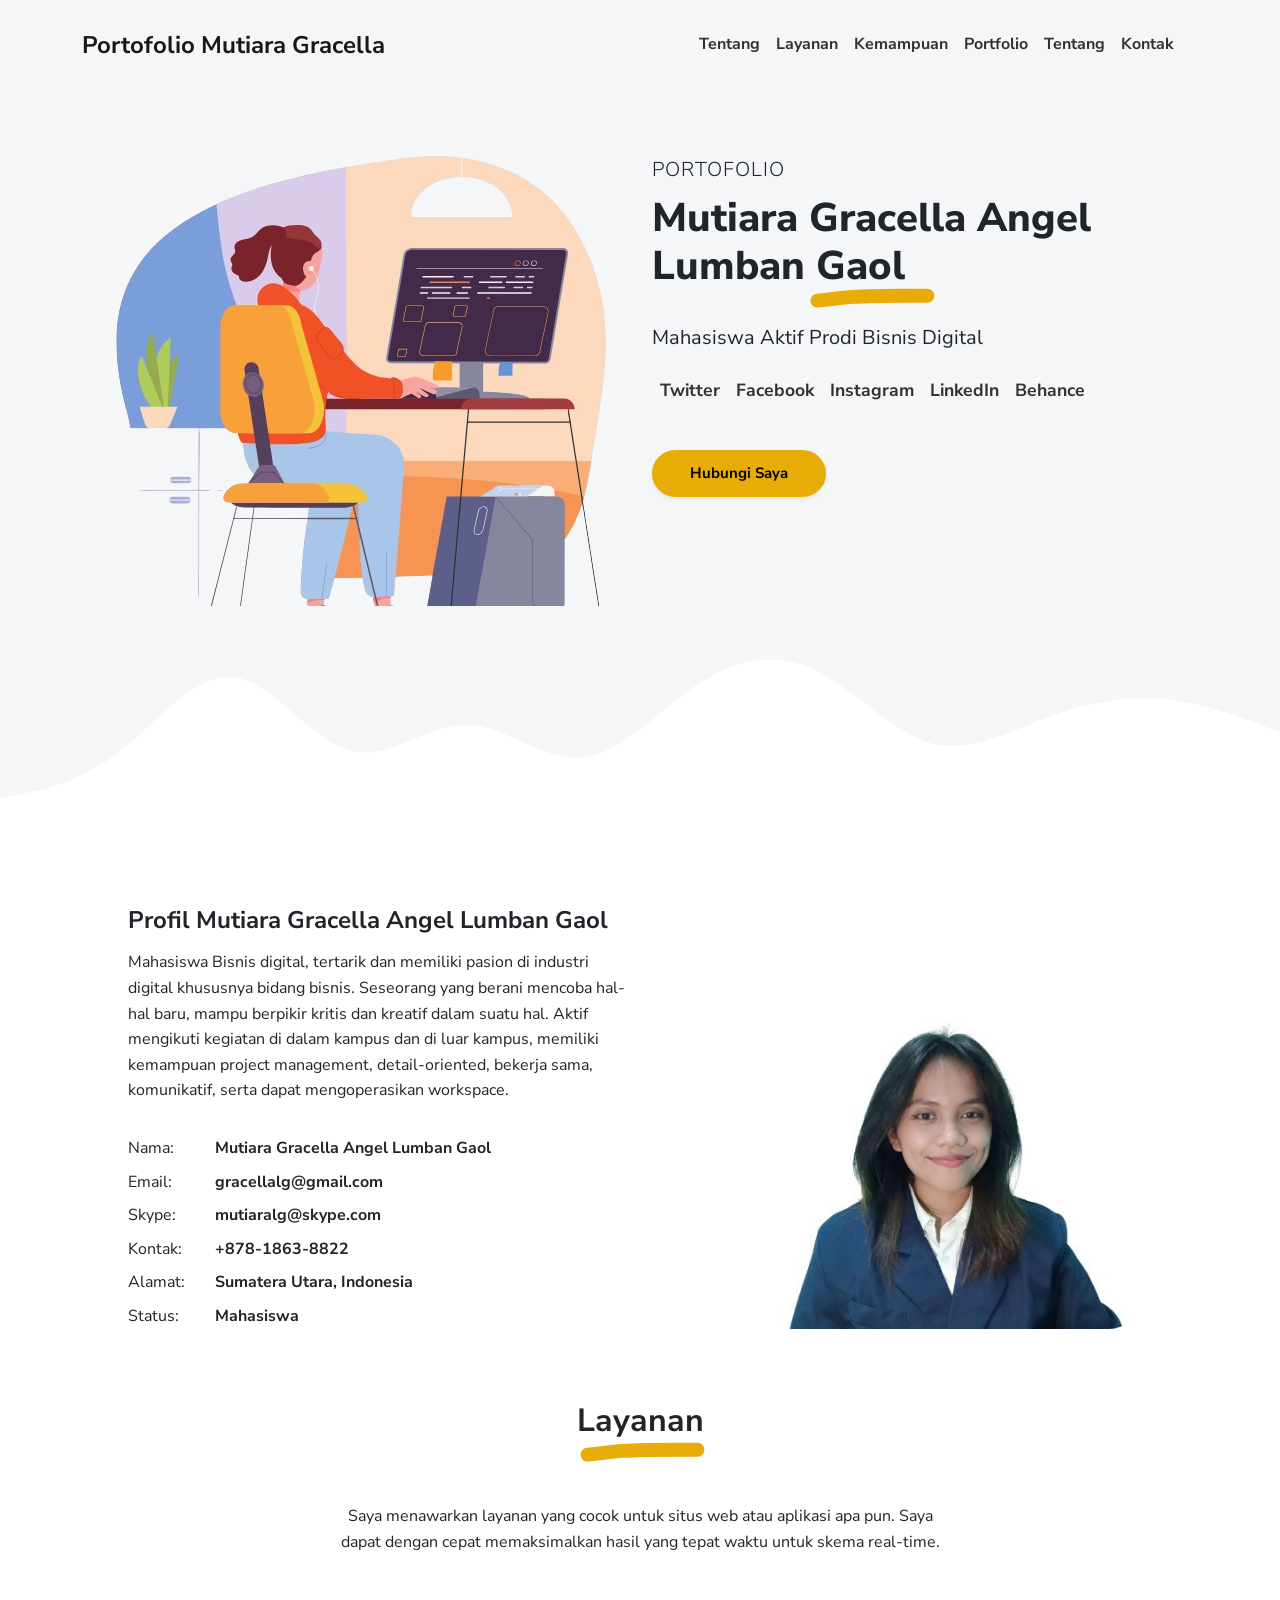
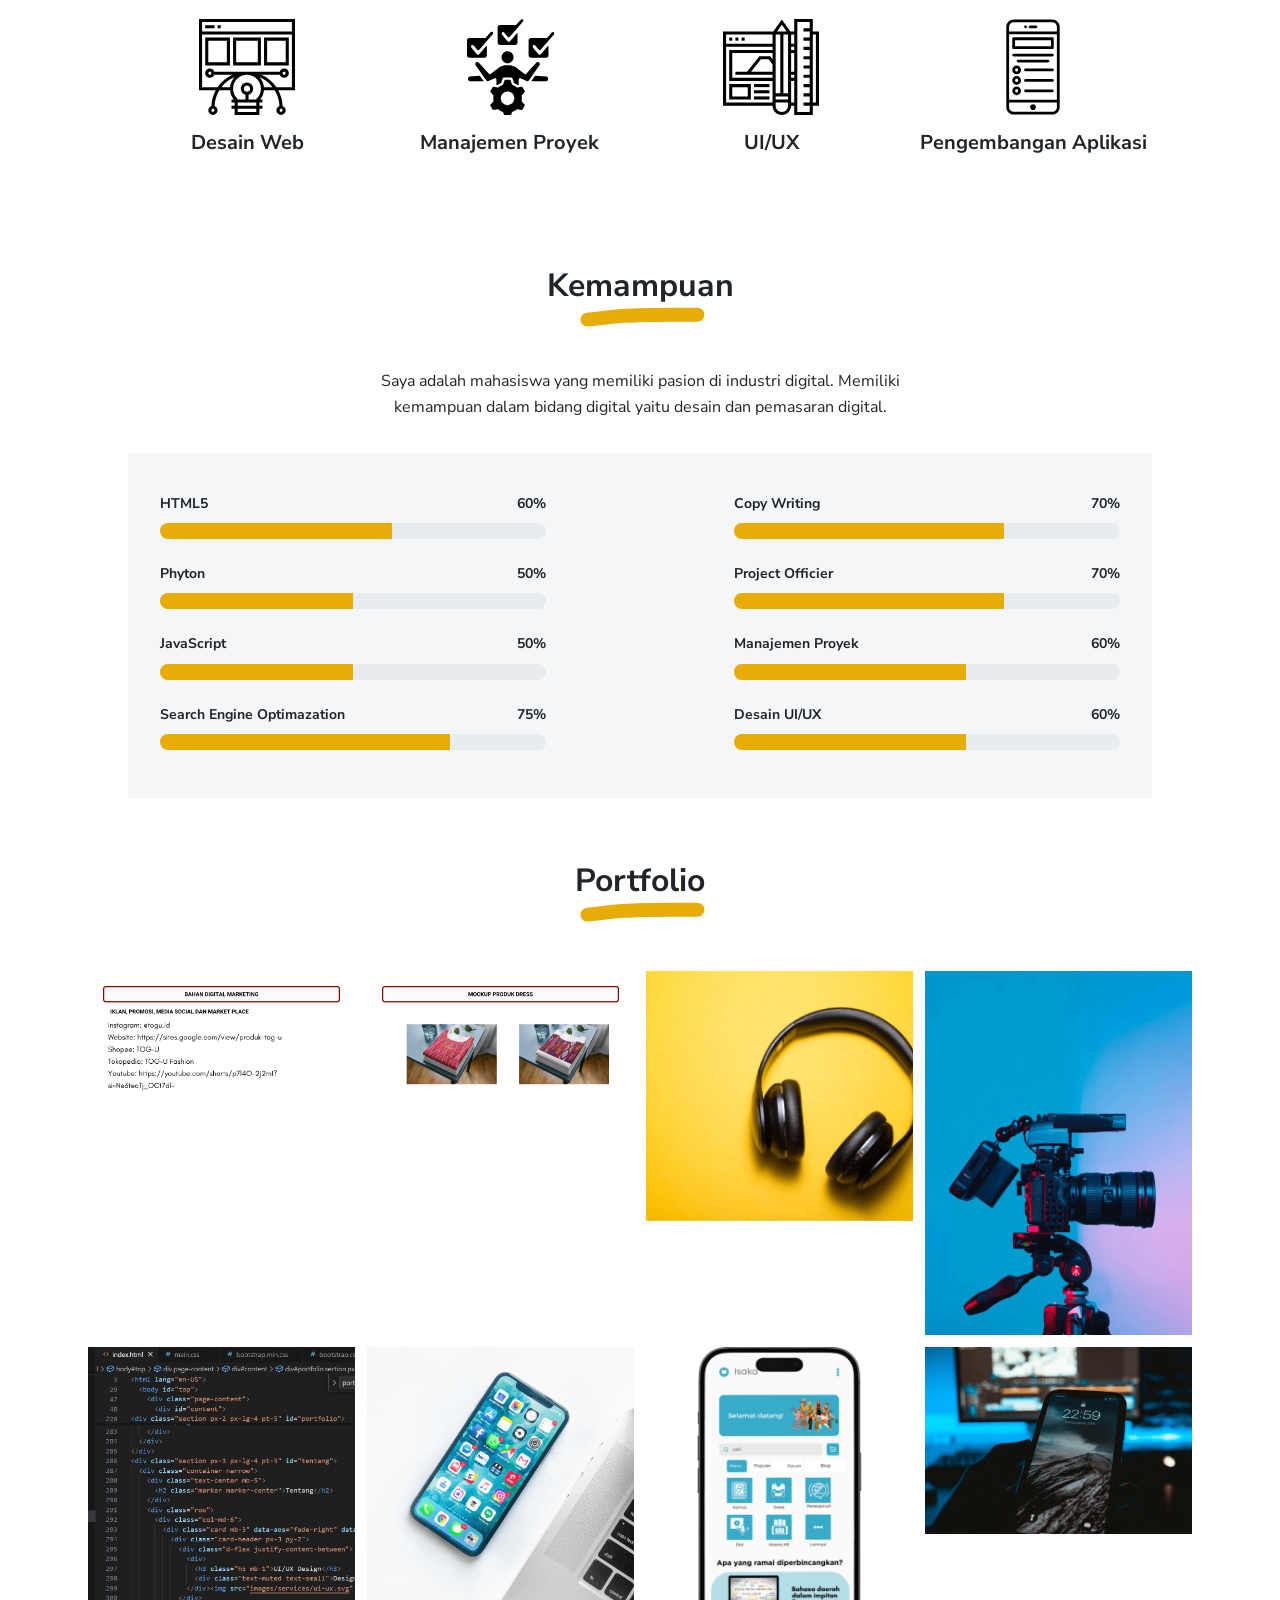
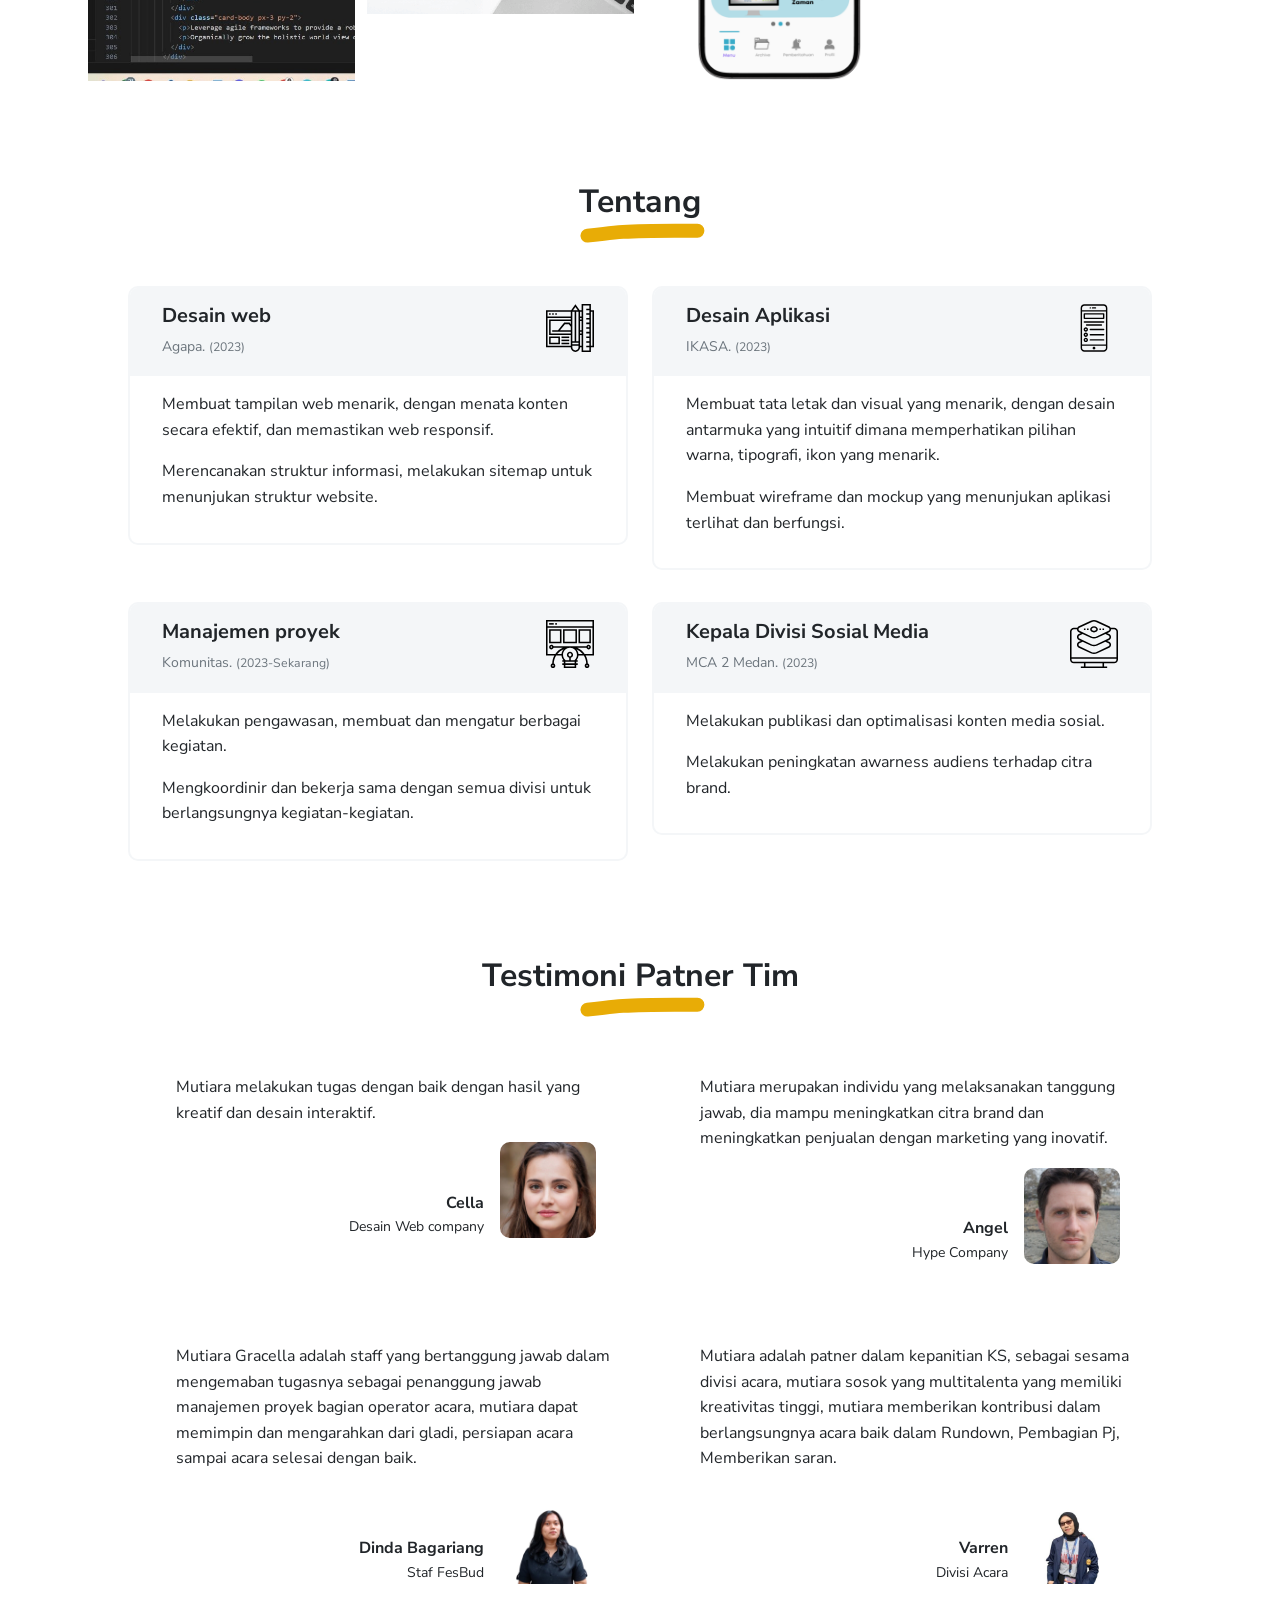
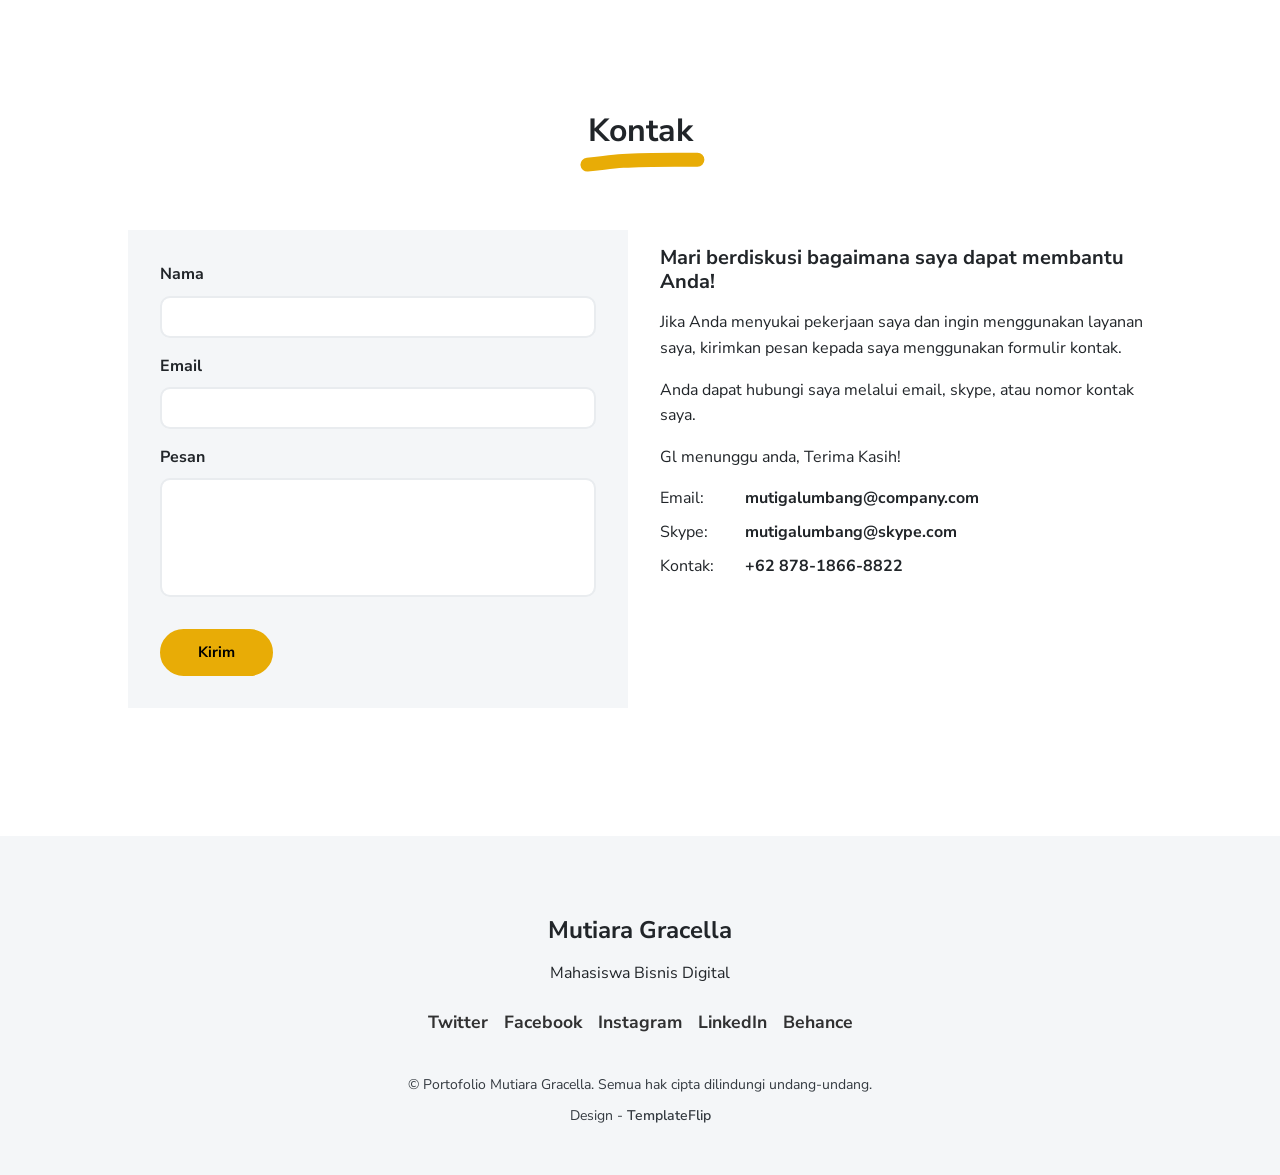
==== commit 8c8c57e2: "Update index.html" ====
--- a/index.html
+++ b/index.html
@@ -5,7 +5,7 @@
     <meta charset="UTF-8">
     <meta http-equiv="X-UA-Compatible" content="IE=edge">
     <meta name="viewport" content="width=device-width, initial-scale=1">
-    <title>PORTOFOLIO </title>
+    <title>Portofolio Mutiara Gracella</title>
     <link rel="preconnect" href="https://fonts.gstatic.com" crossorigin="crossorigin"/>
     <link rel="preload" as="style" href="https://fonts.googleapis.com/css2?family=Nunito+Sans:wght@300;400;700;800&amp;display=swap"/>
     <link rel="stylesheet" href="https://fonts.googleapis.com/css2?family=Nunito+Sans:wght@300;400;700;800&amp;display=swap" media="print" onload="this.media='all'"/>
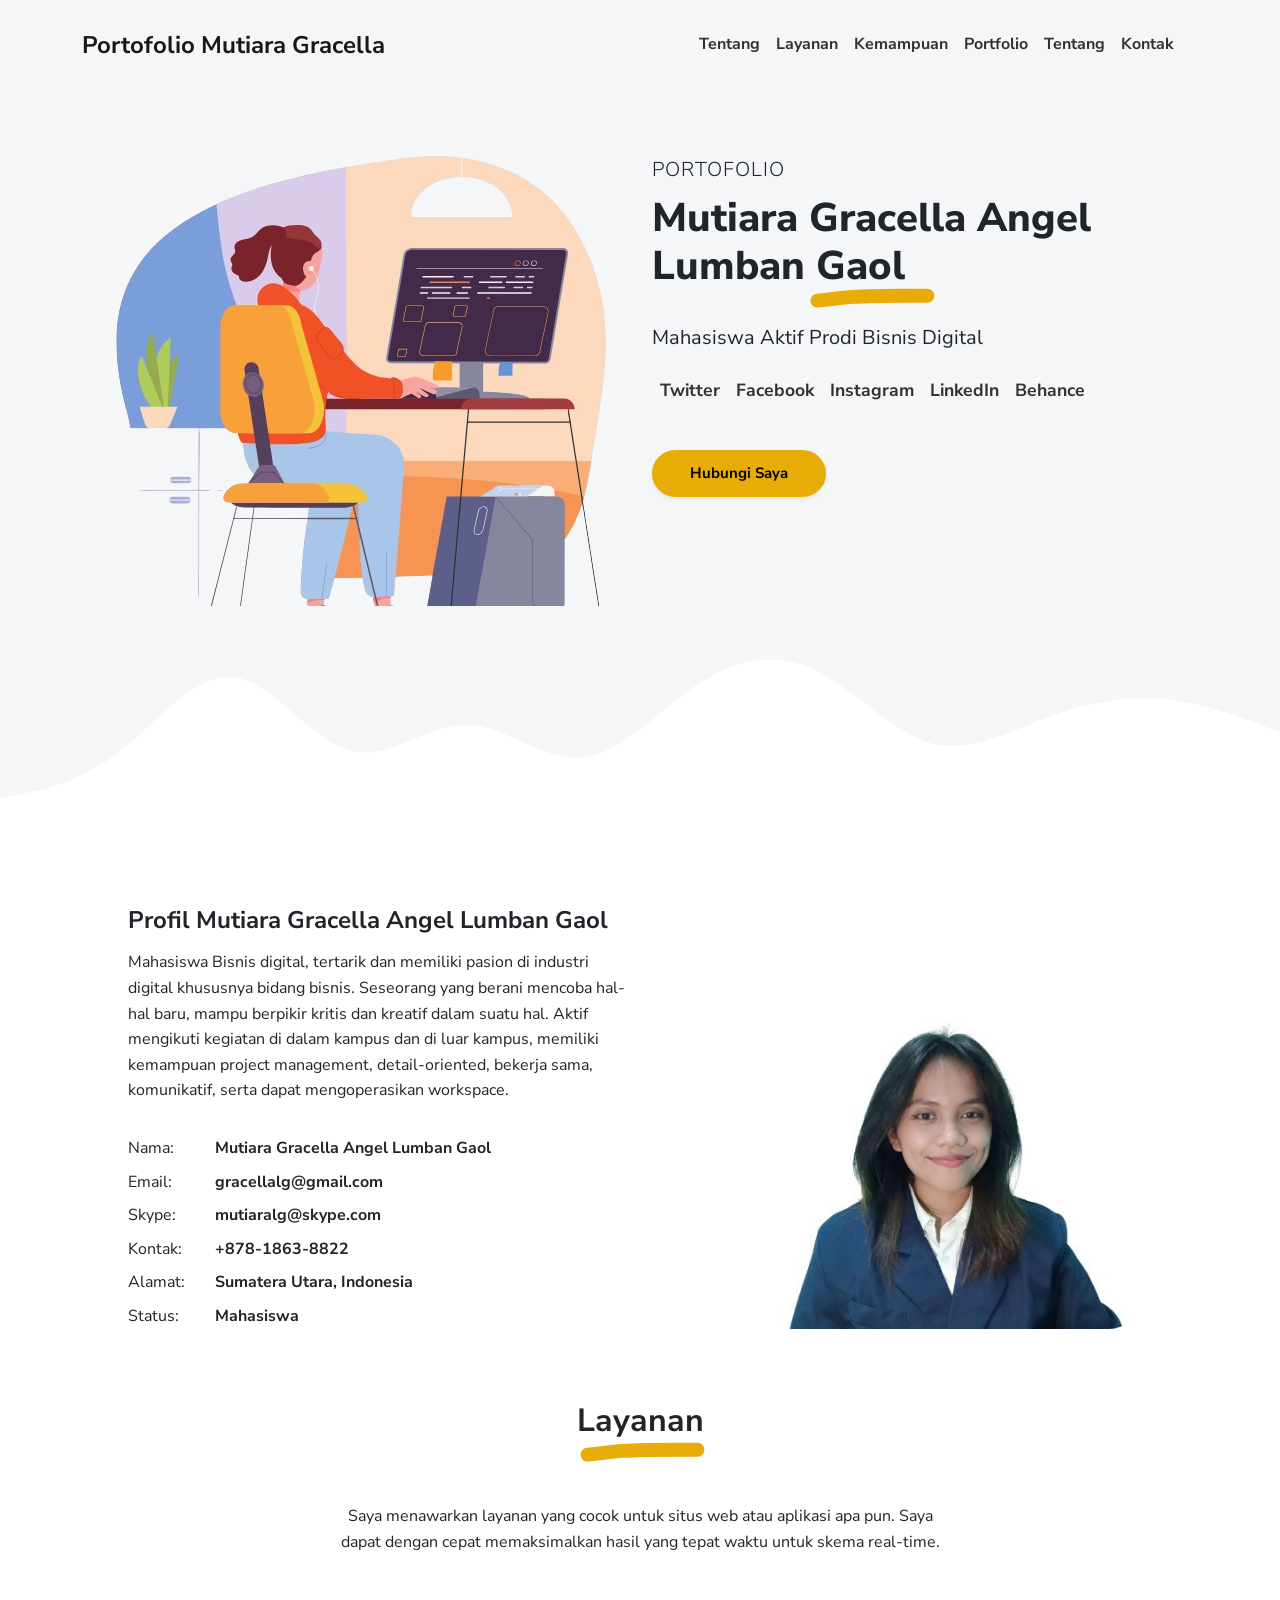
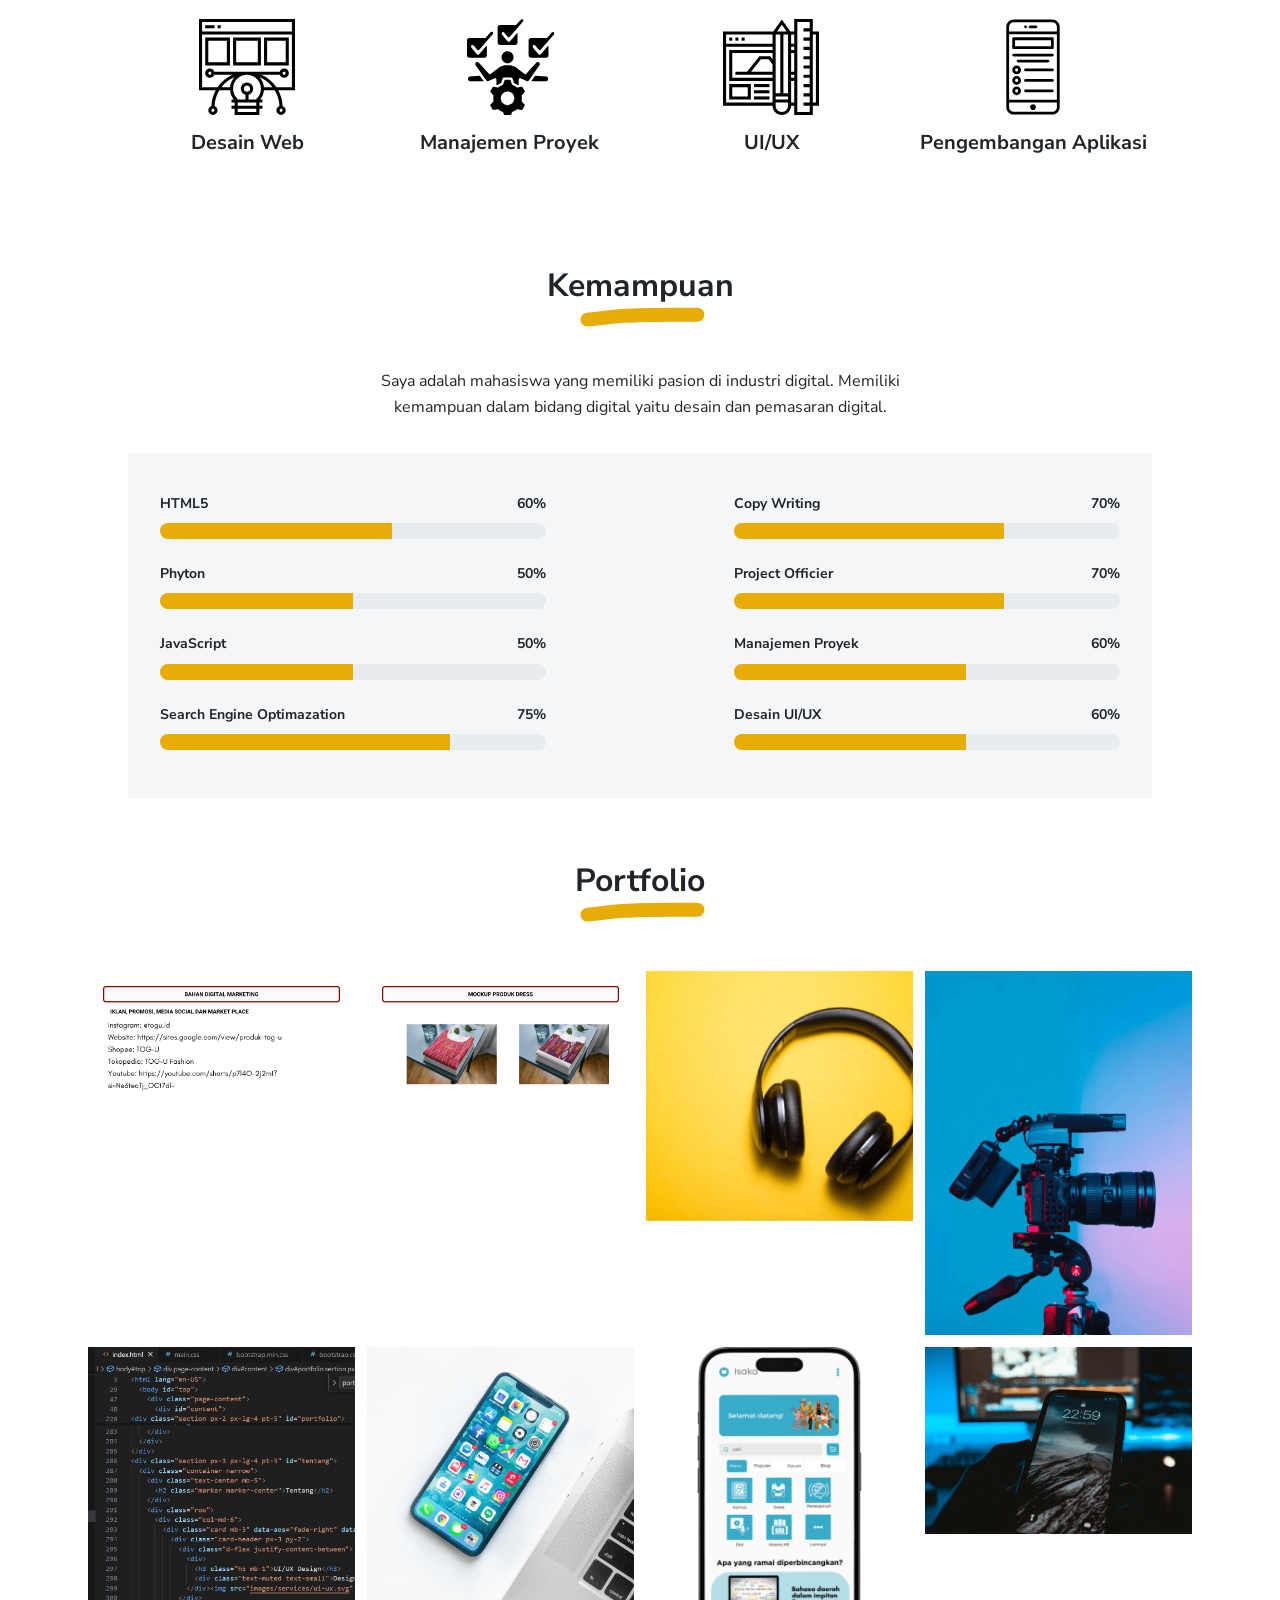
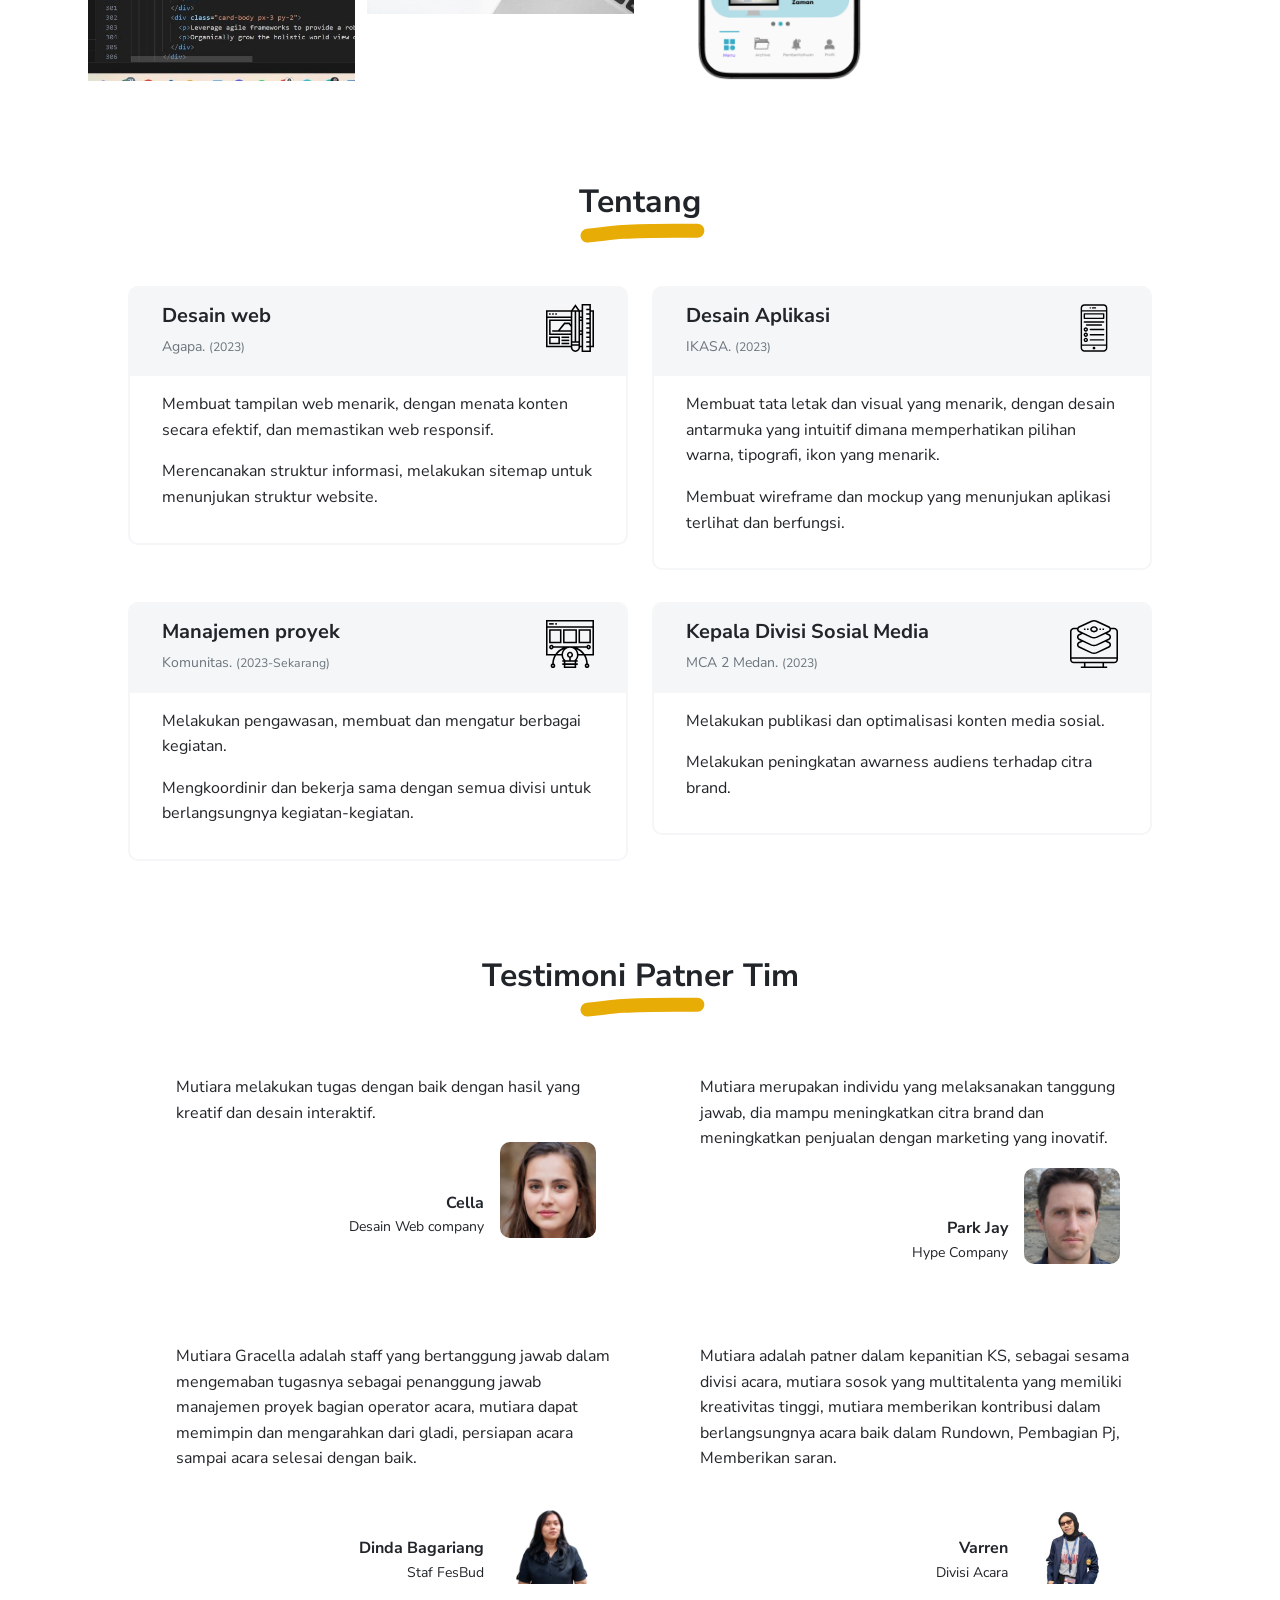
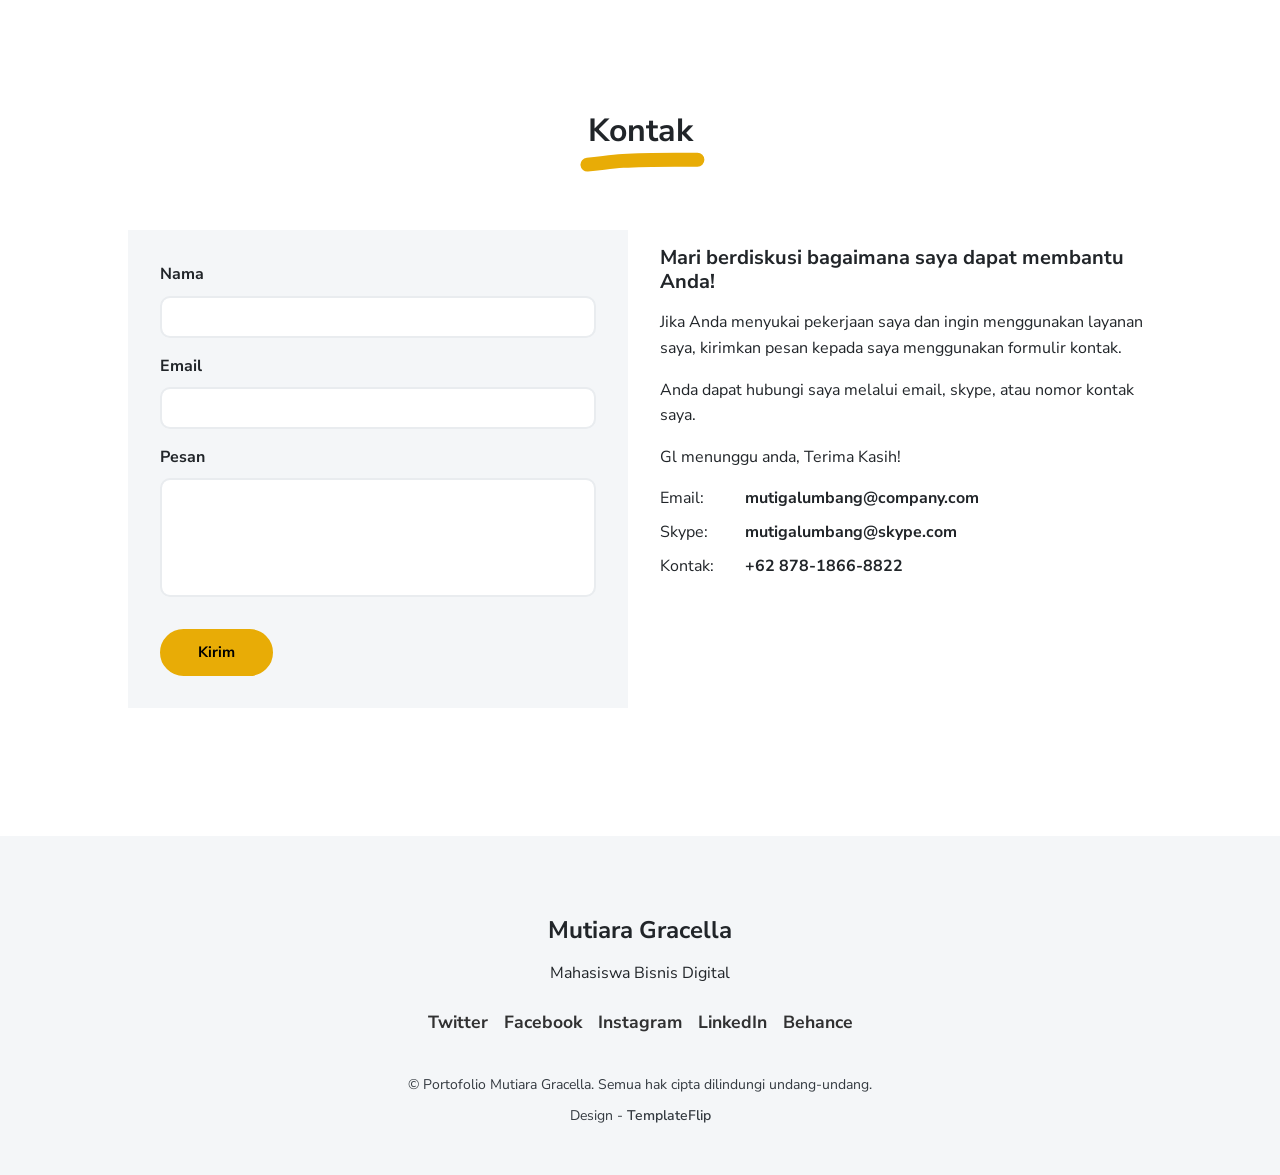
==== commit e9ff786e: "oke" ====
--- a/index.html
+++ b/index.html
@@ -375,7 +375,7 @@
         <div class="d-flex ms-md-3"><span><i class="fas fa-2x fa-quote-left"></i></span><span class="m-2">Mutiara merupakan individu yang melaksanakan tanggung jawab, dia mampu meningkatkan citra brand dan meningkatkan penjualan dengan marketing yang inovatif.</span></div>
         <div class="d-flex justify-content-end align-items-end">
           <div class="text-end me-2">
-            <div class="fw-bolder">Angel</div>
+            <div class="fw-bolder">Park Jay</div>
             <div class="text-small">Hype Company</div>
           </div><img class="me-md-3 rounded" src="images/testimonials/client2.jpg" width="96" height="96" alt="client 1"/>
         </div>
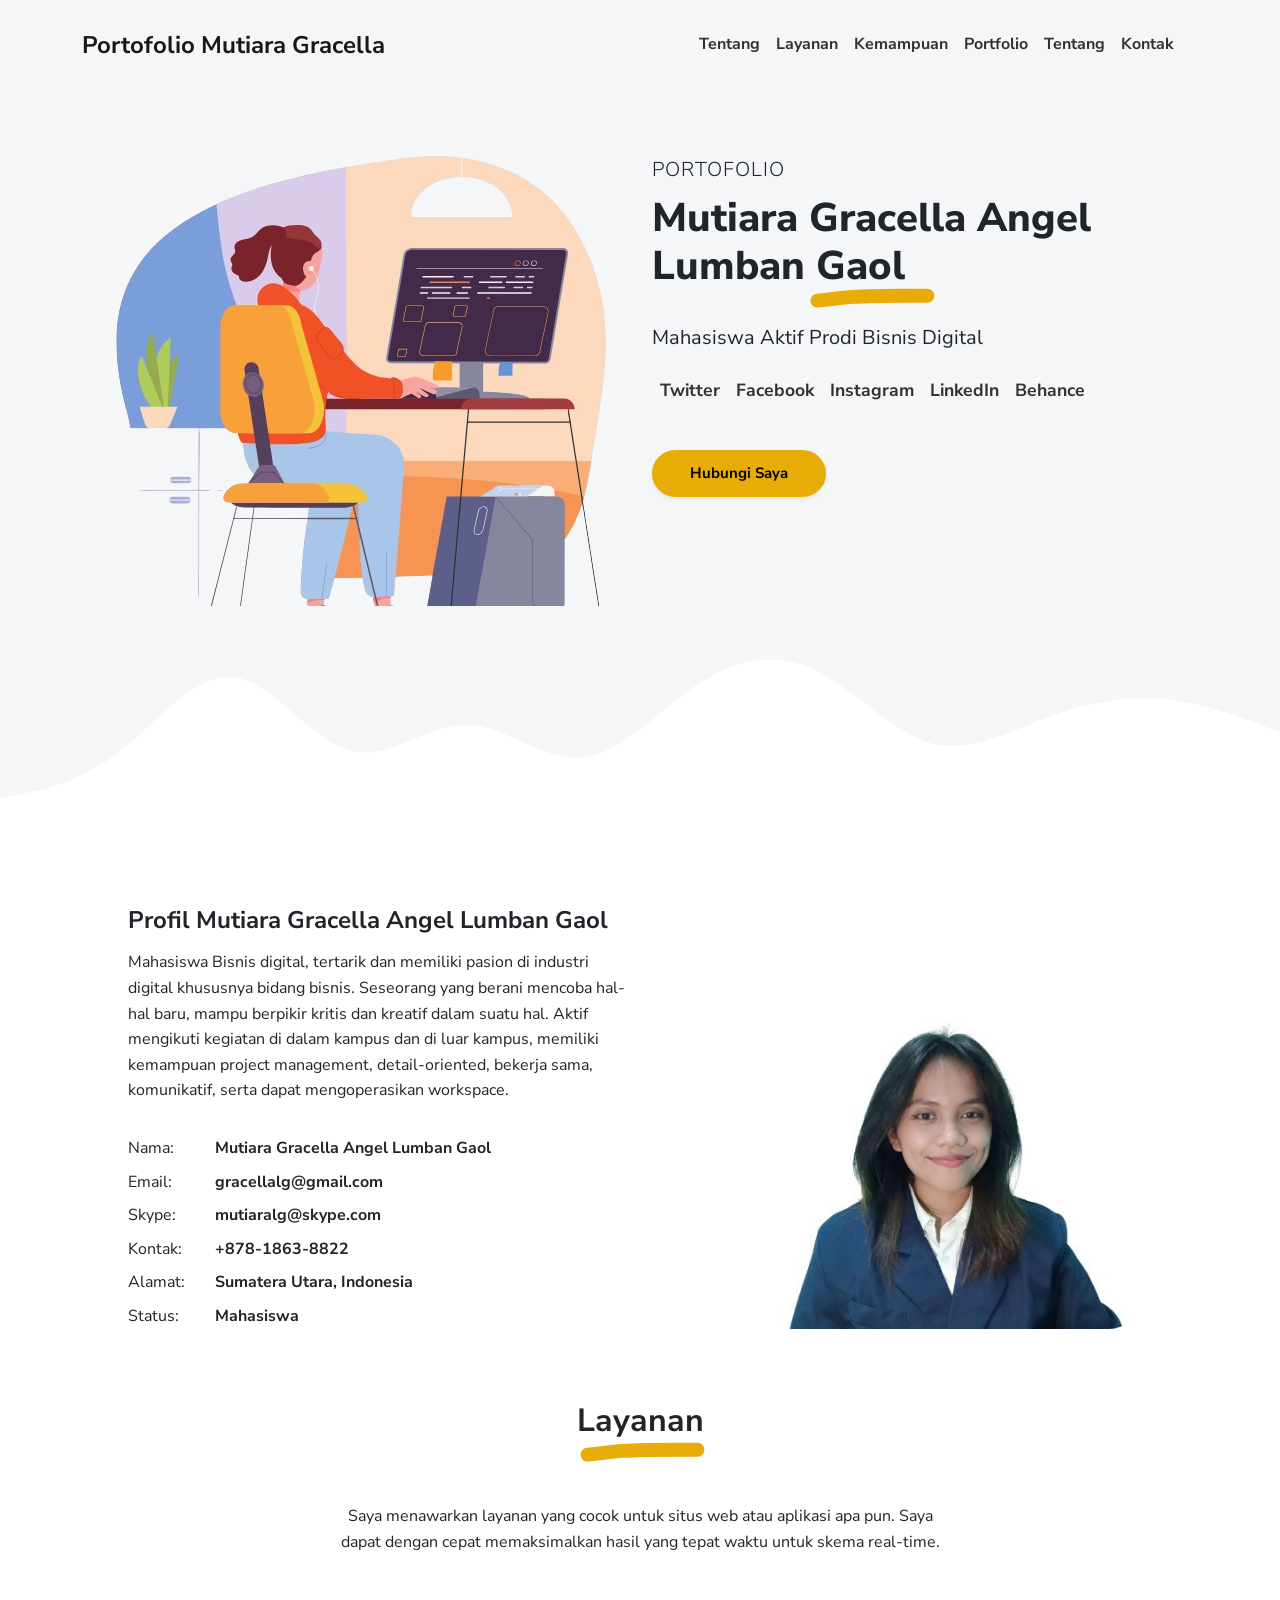
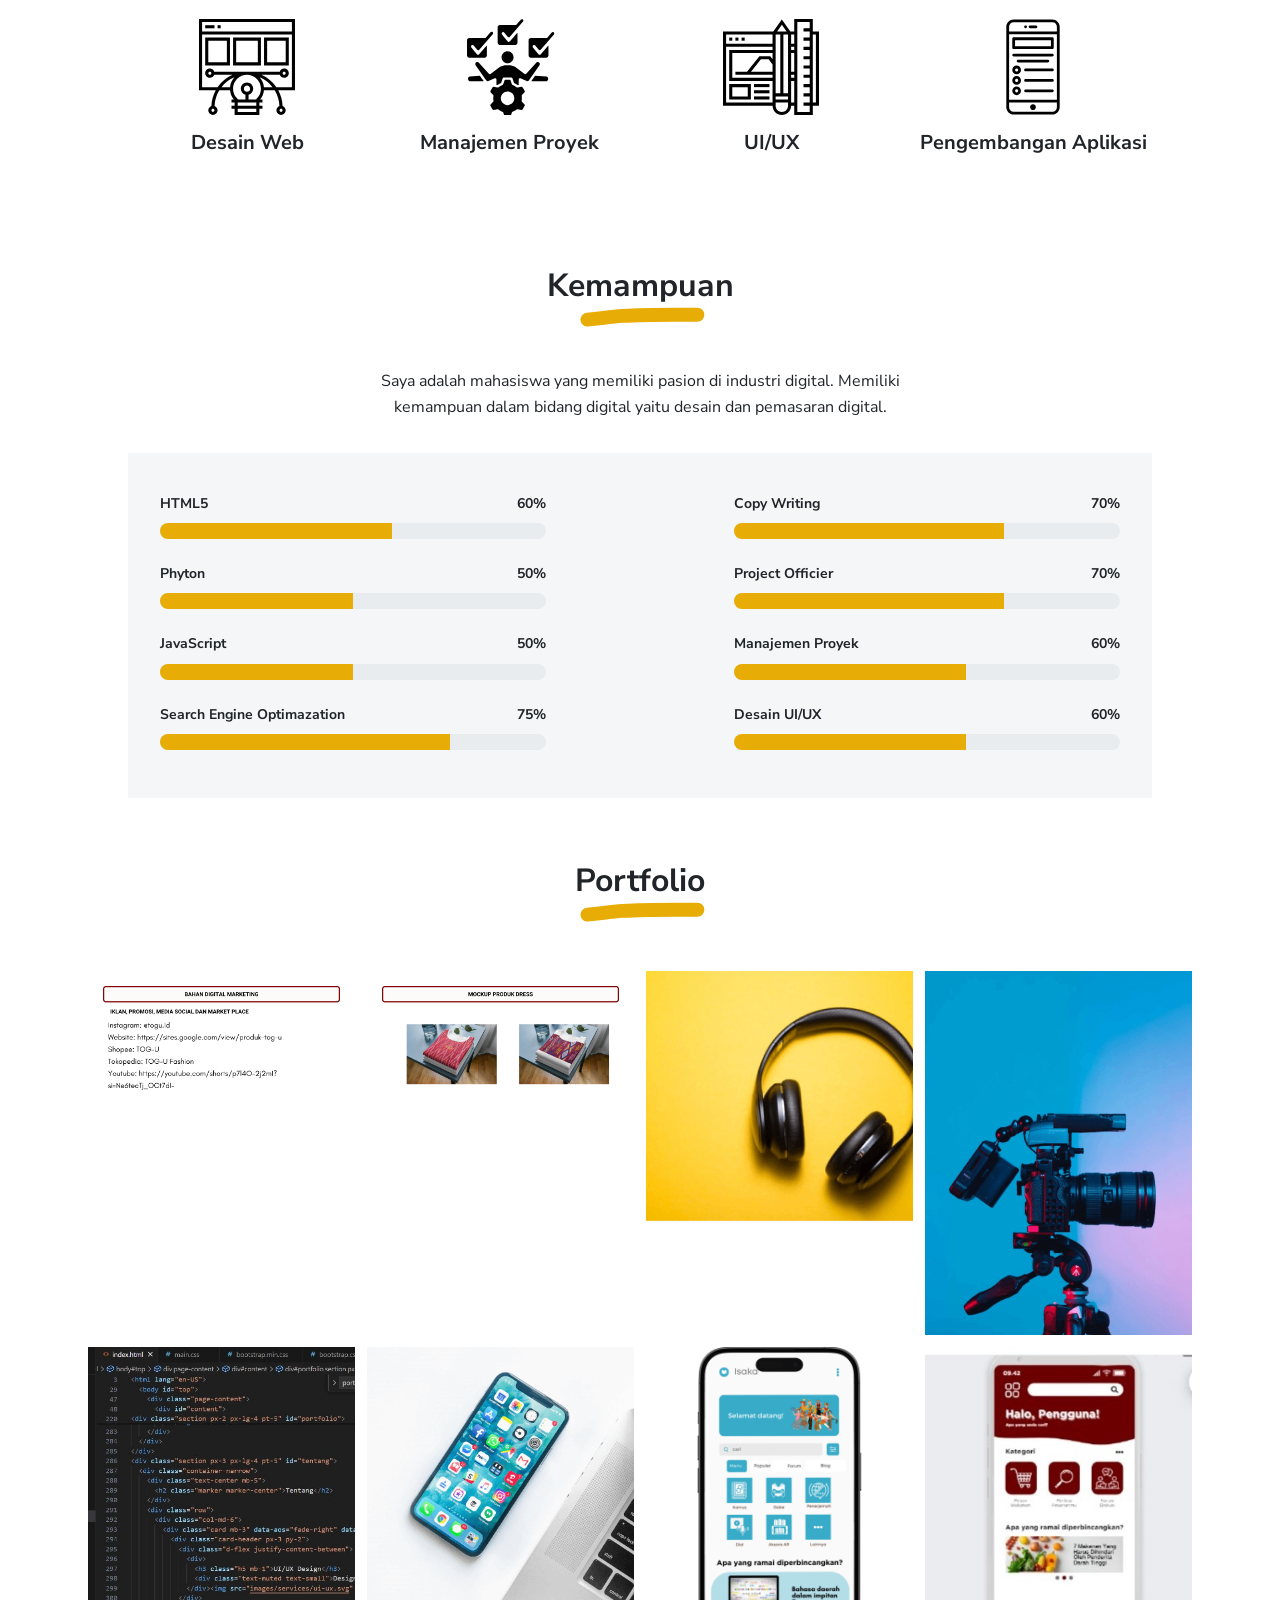
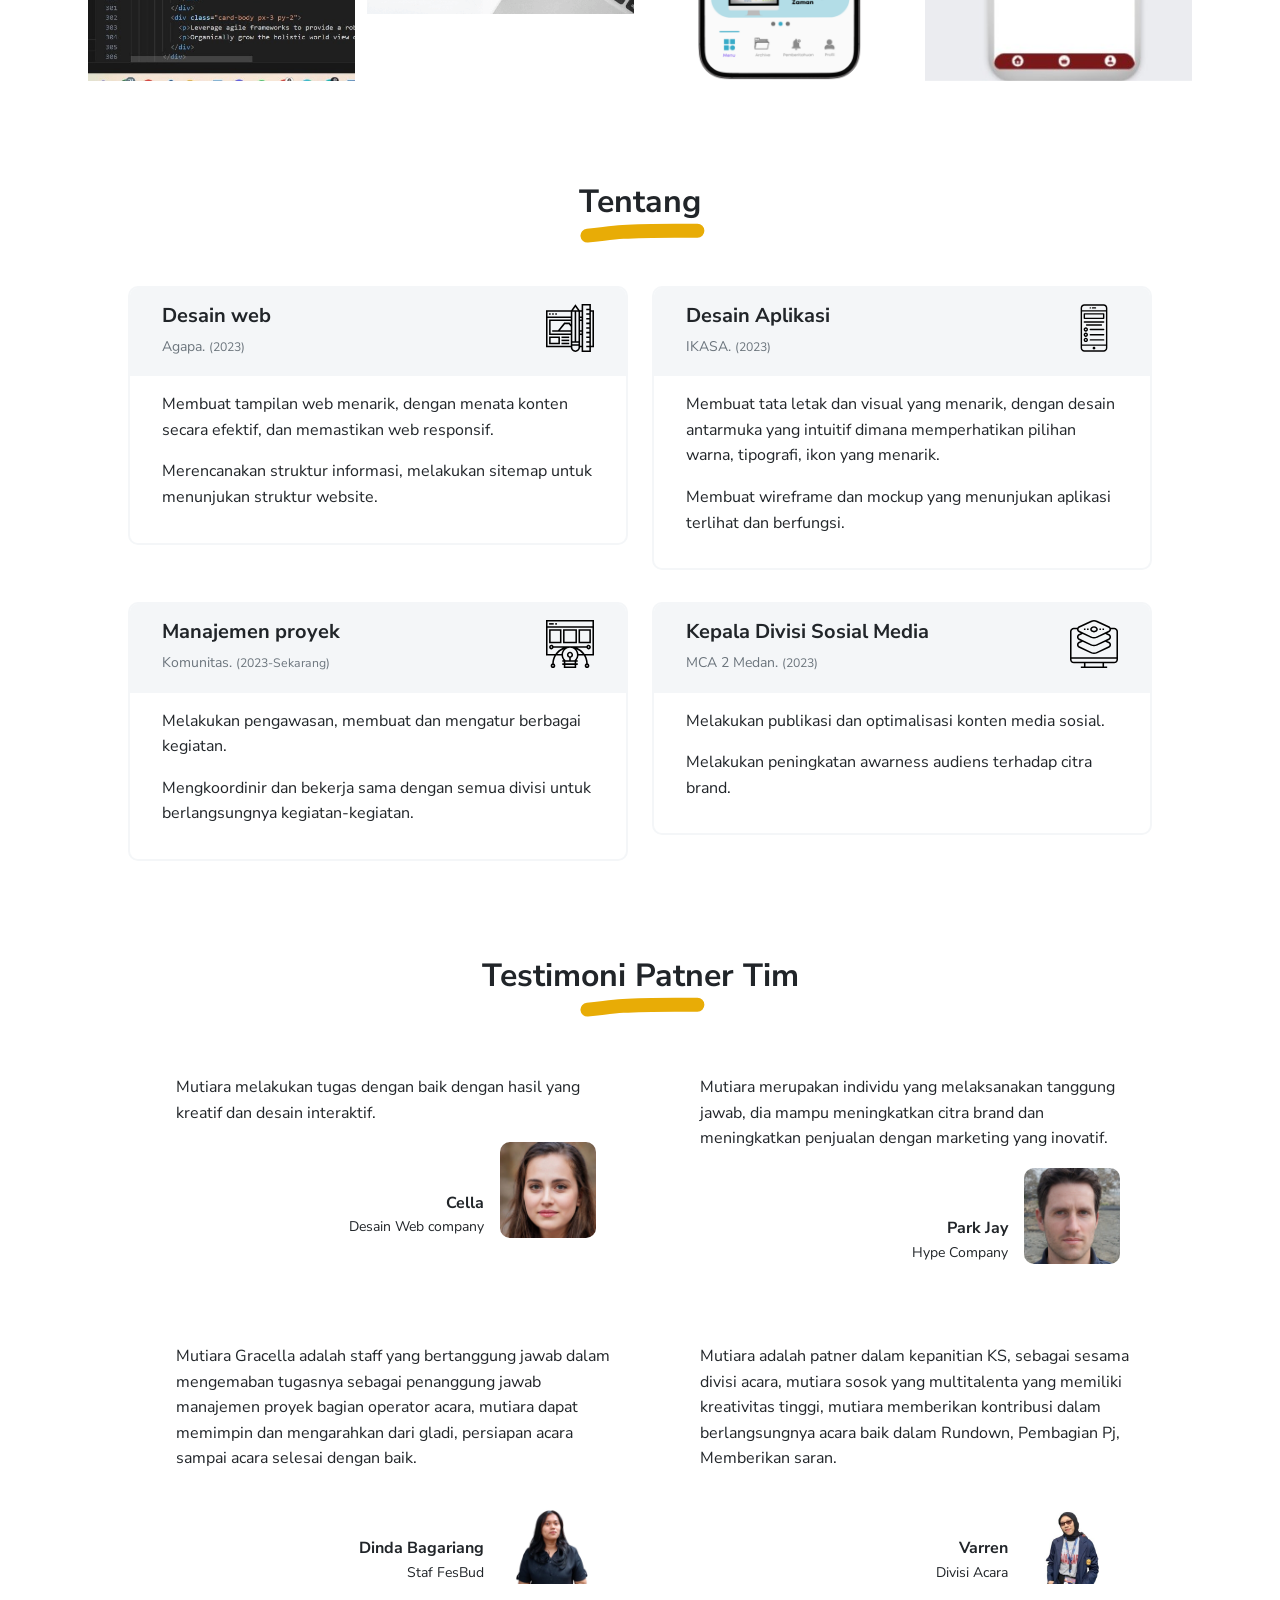
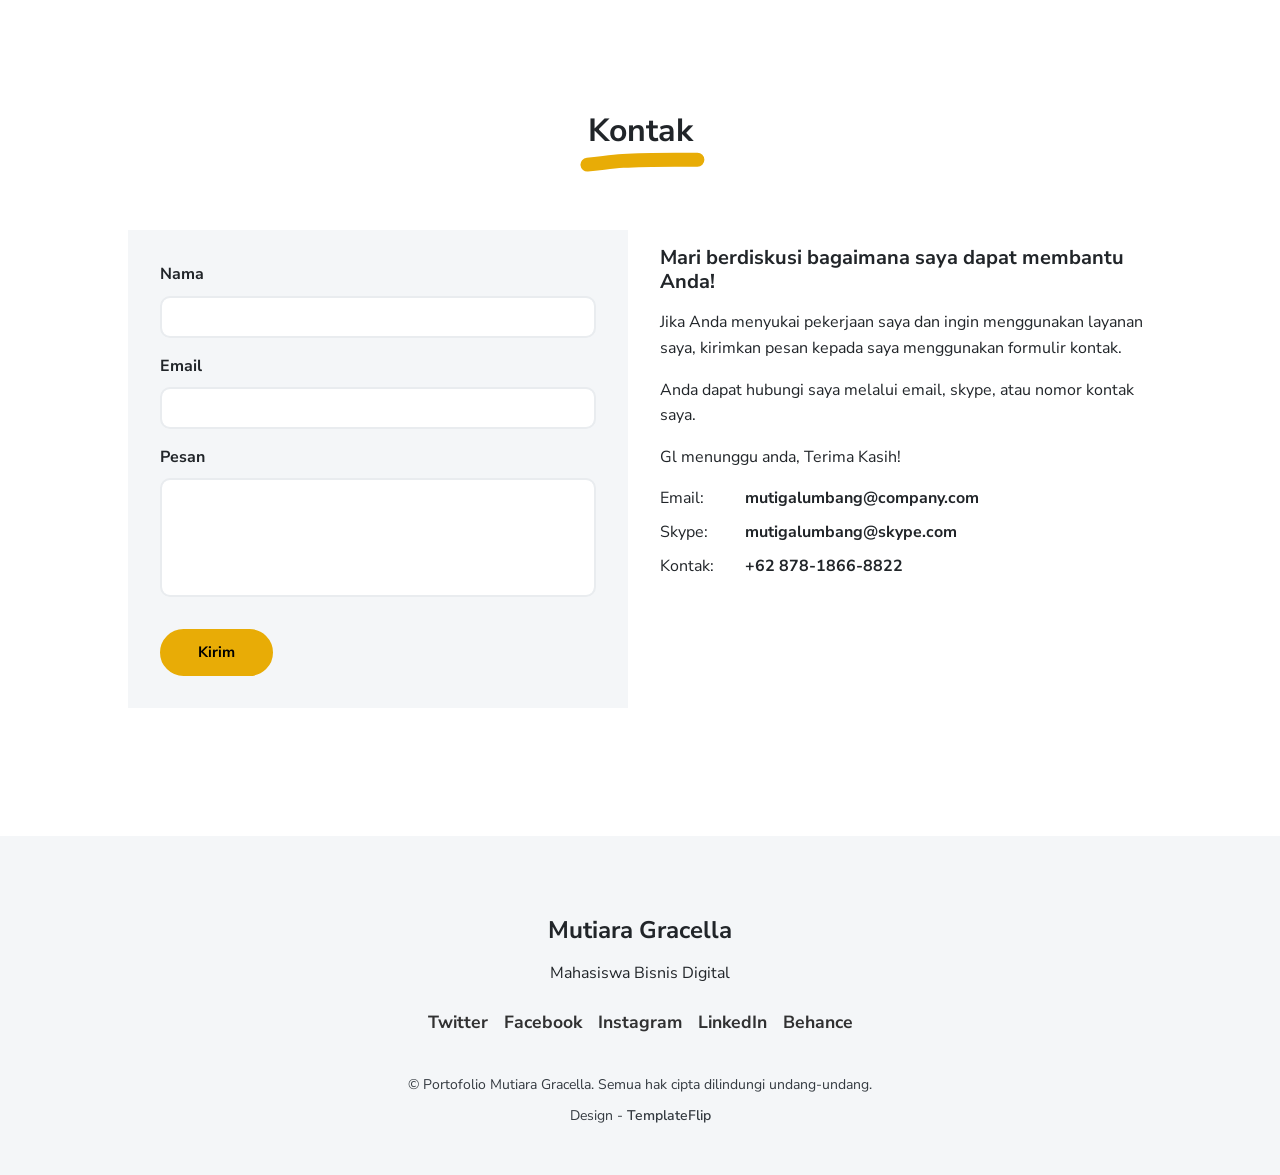
==== commit e4de2d13: "Update index.html" ====
--- a/index.html
+++ b/index.html
@@ -274,7 +274,7 @@
             </figcaption>
           </figure></a></div>
       <div class="grid-item"><a href="https://figma.com/">
-          <figure class="portfolio-item"><img src="images/portfolio/8-small.png" data-bp="images/portfolio/8.png"/>
+          <figure class="portfolio-item"><img src="images/portfolio/8-small.jpg" data-bp="images/portfolio/8.jpg"/>
             <figcaption>
               <h4 class="h5 mb-0">Desain aplikasi</h4>
               <div>canva.com</div>
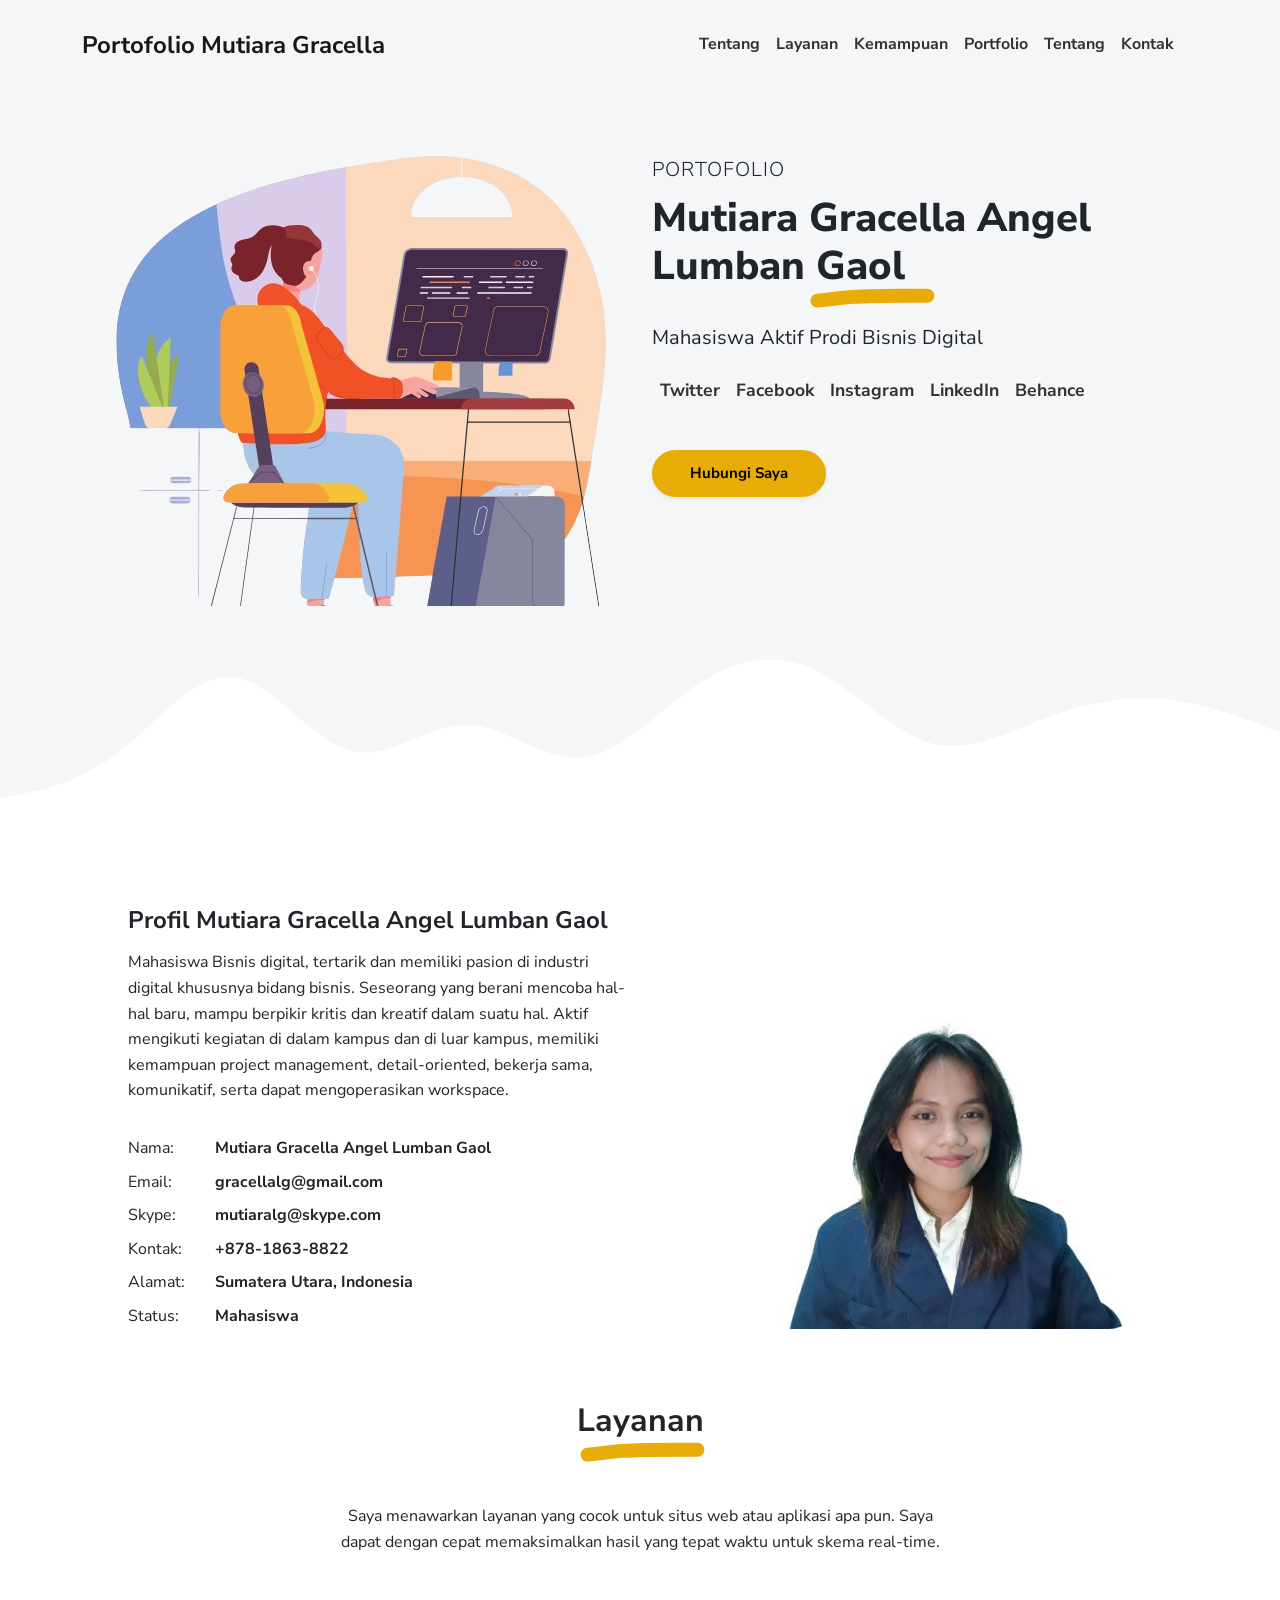
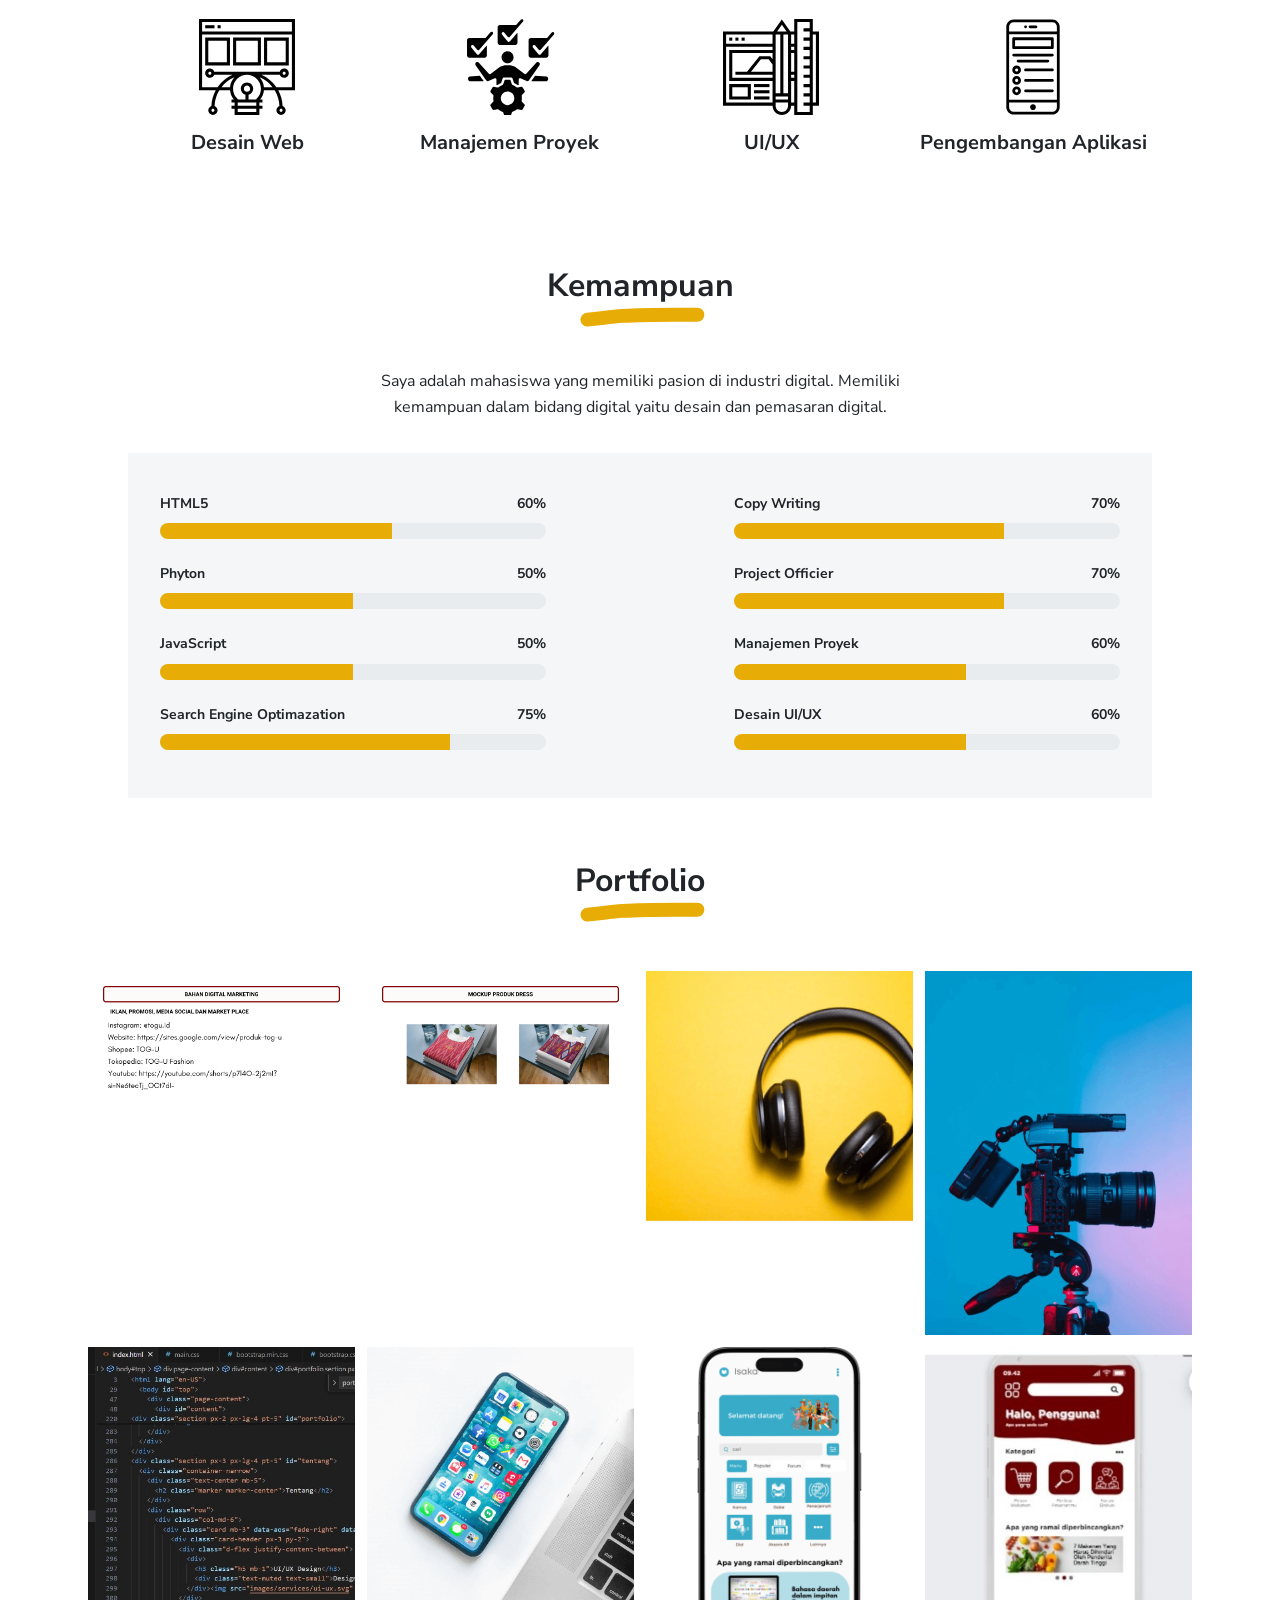
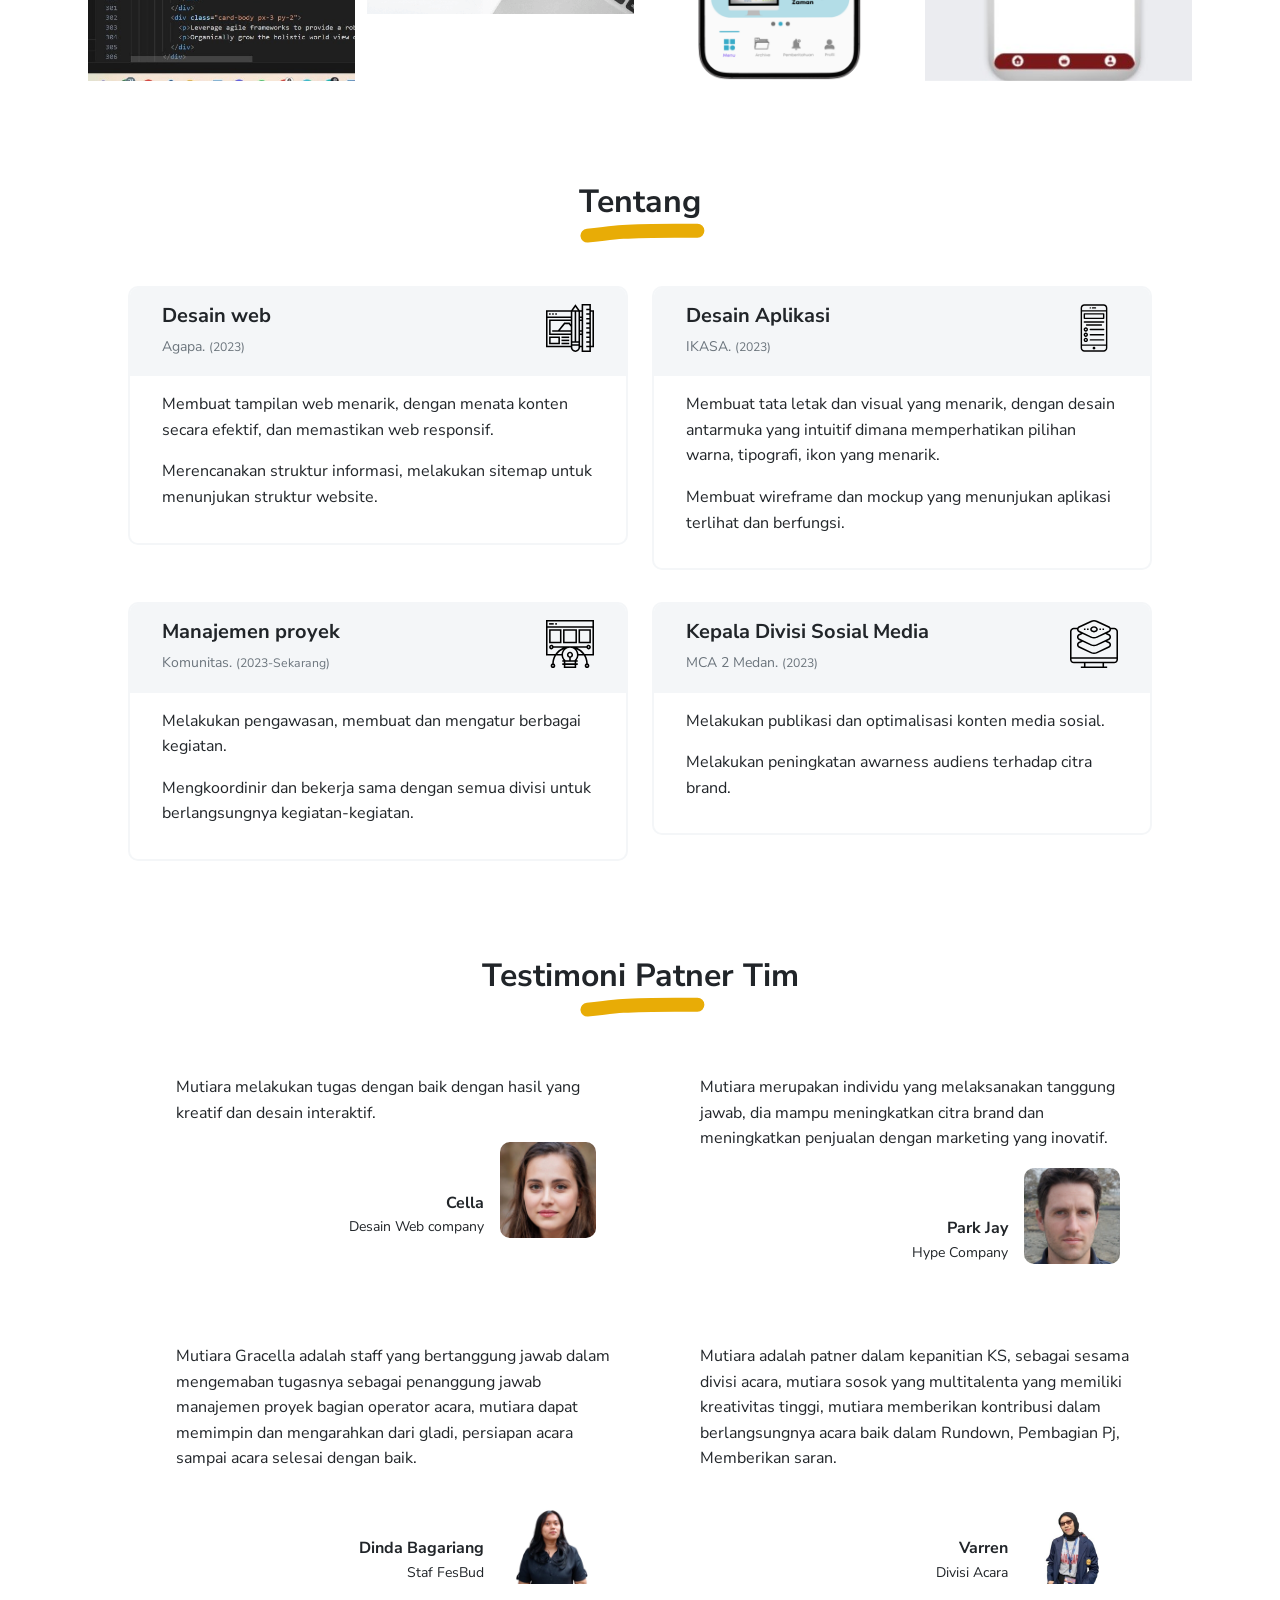
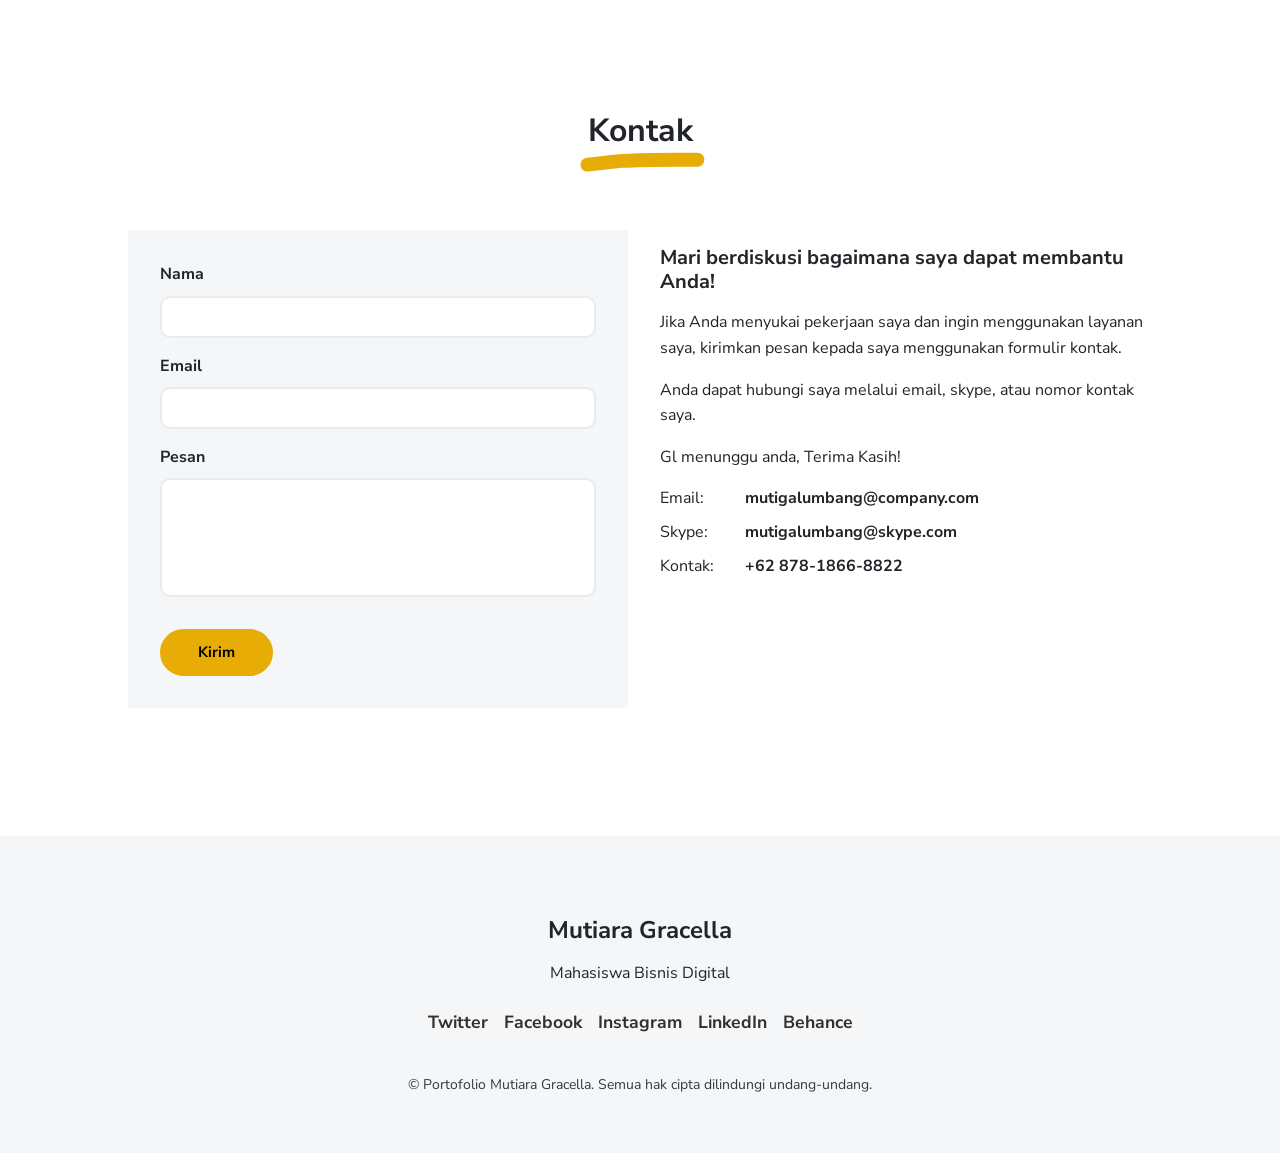
==== commit 4cad1baa: "Update index.html" ====
--- a/index.html
+++ b/index.html
@@ -479,7 +479,7 @@
     <div class="text-small text-secondary">
       <div class="mb-1">&copy; Portofolio Mutiara Gracella. Semua hak cipta dilindungi undang-undang.</div>
       <div>
-        <!-- Make sure to buy a license for the template before removing the line below. Buy license on https://templateflip.com/ -->Design - <a href="https://templateflip.com/" target="_blank">TemplateFlip</a></div>
+      
     </div>
   </div>
 </footer></div>
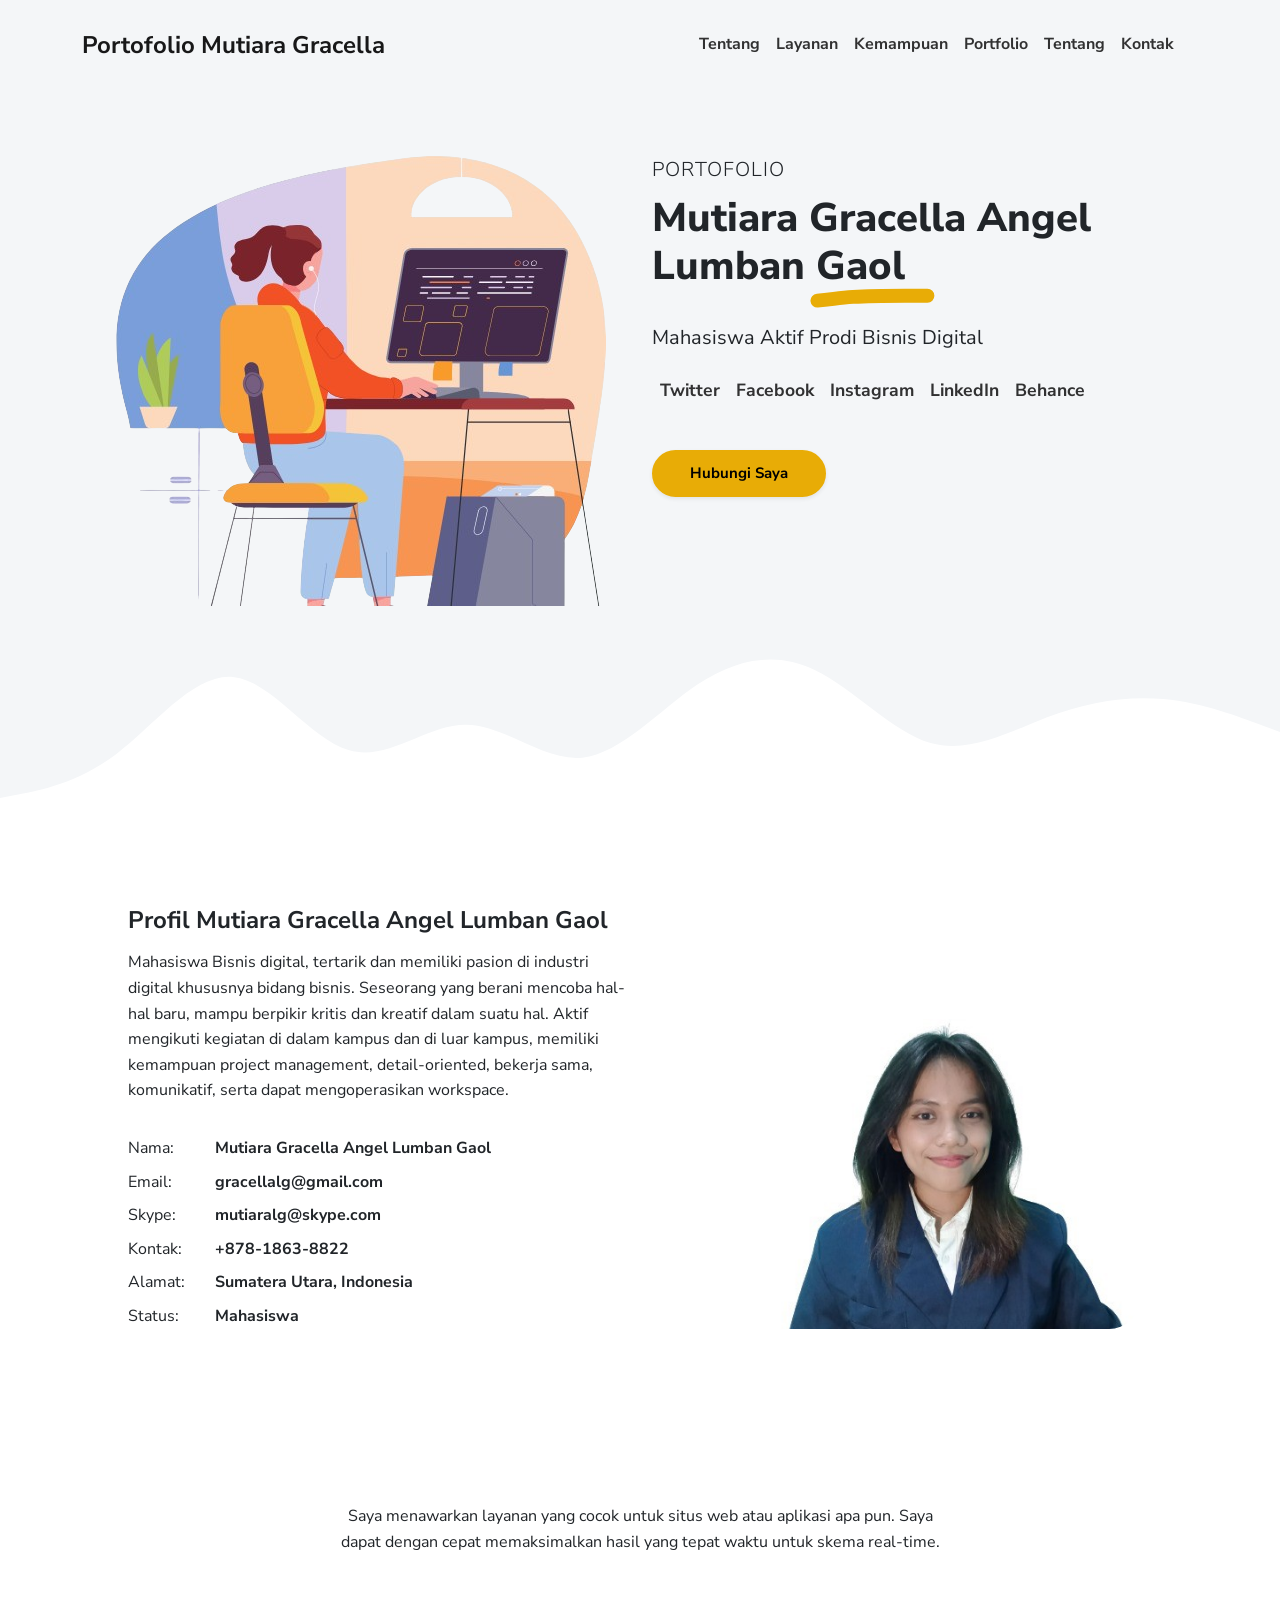
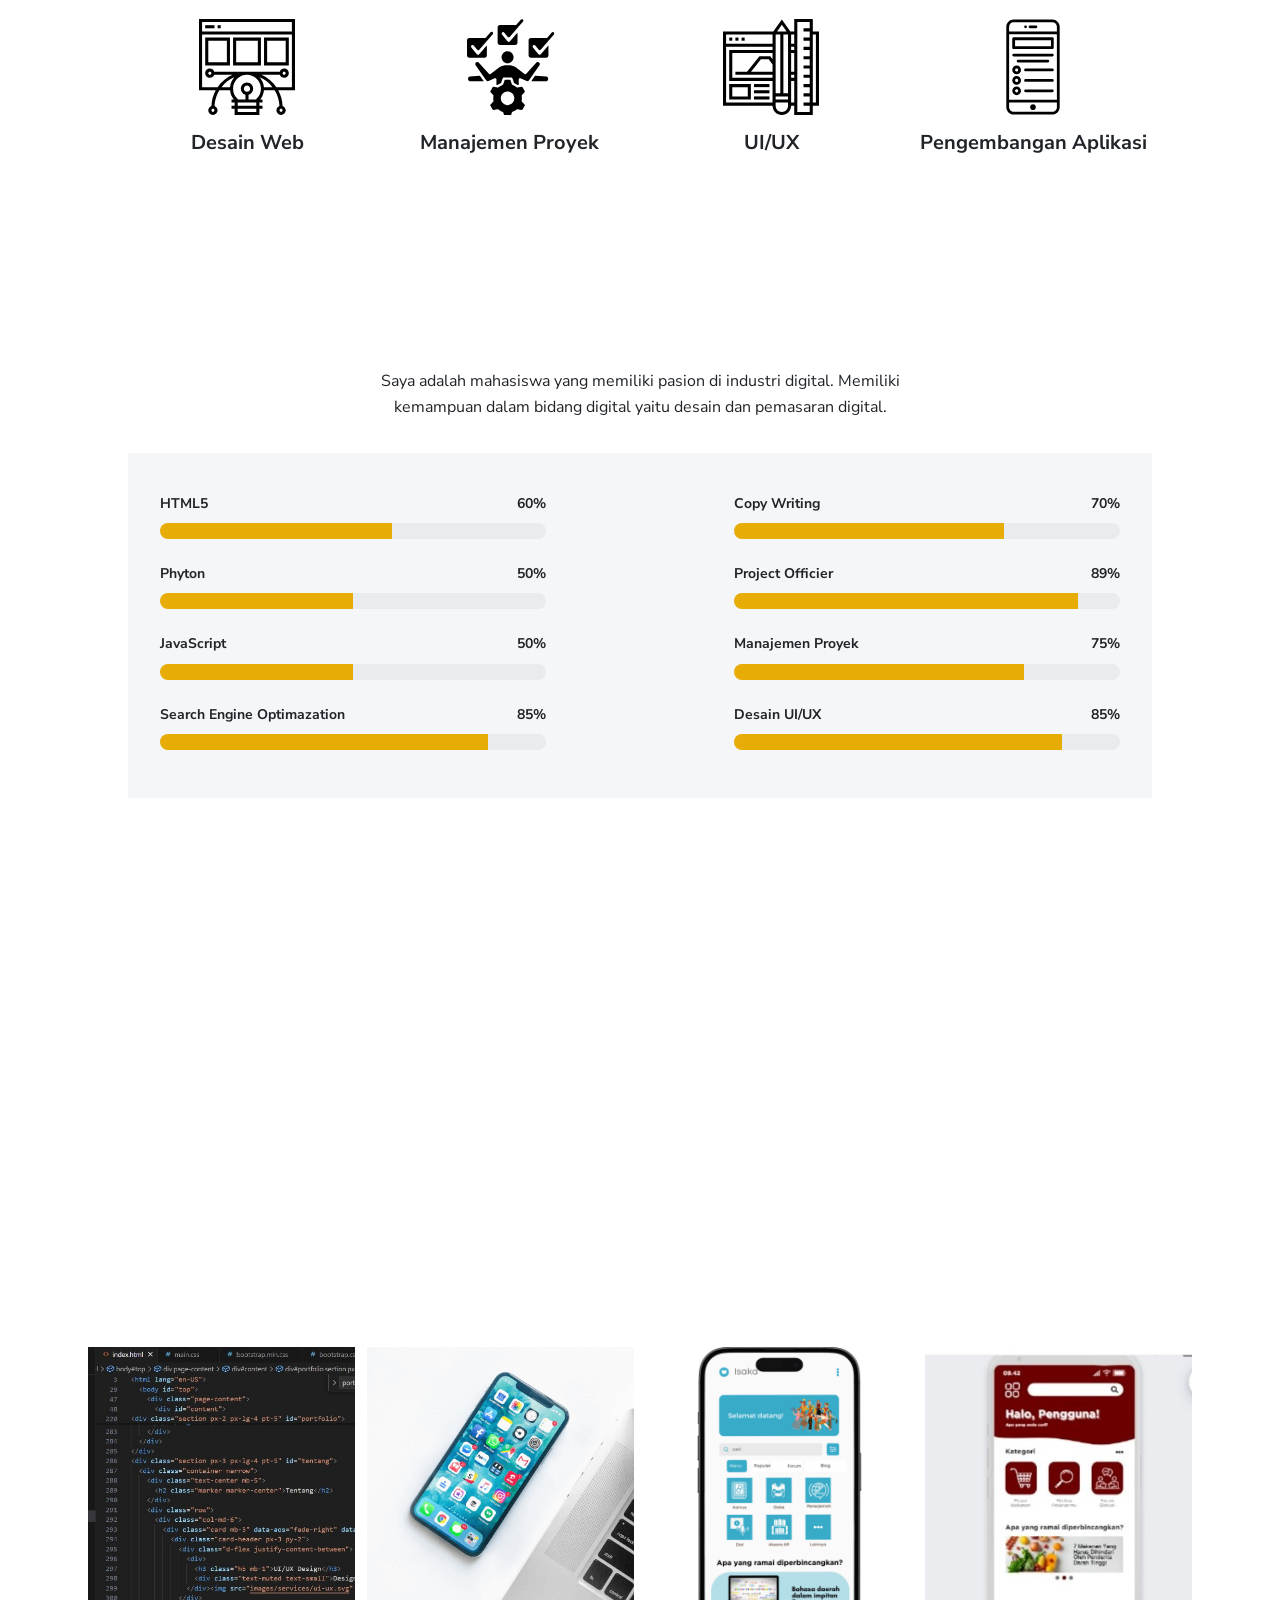
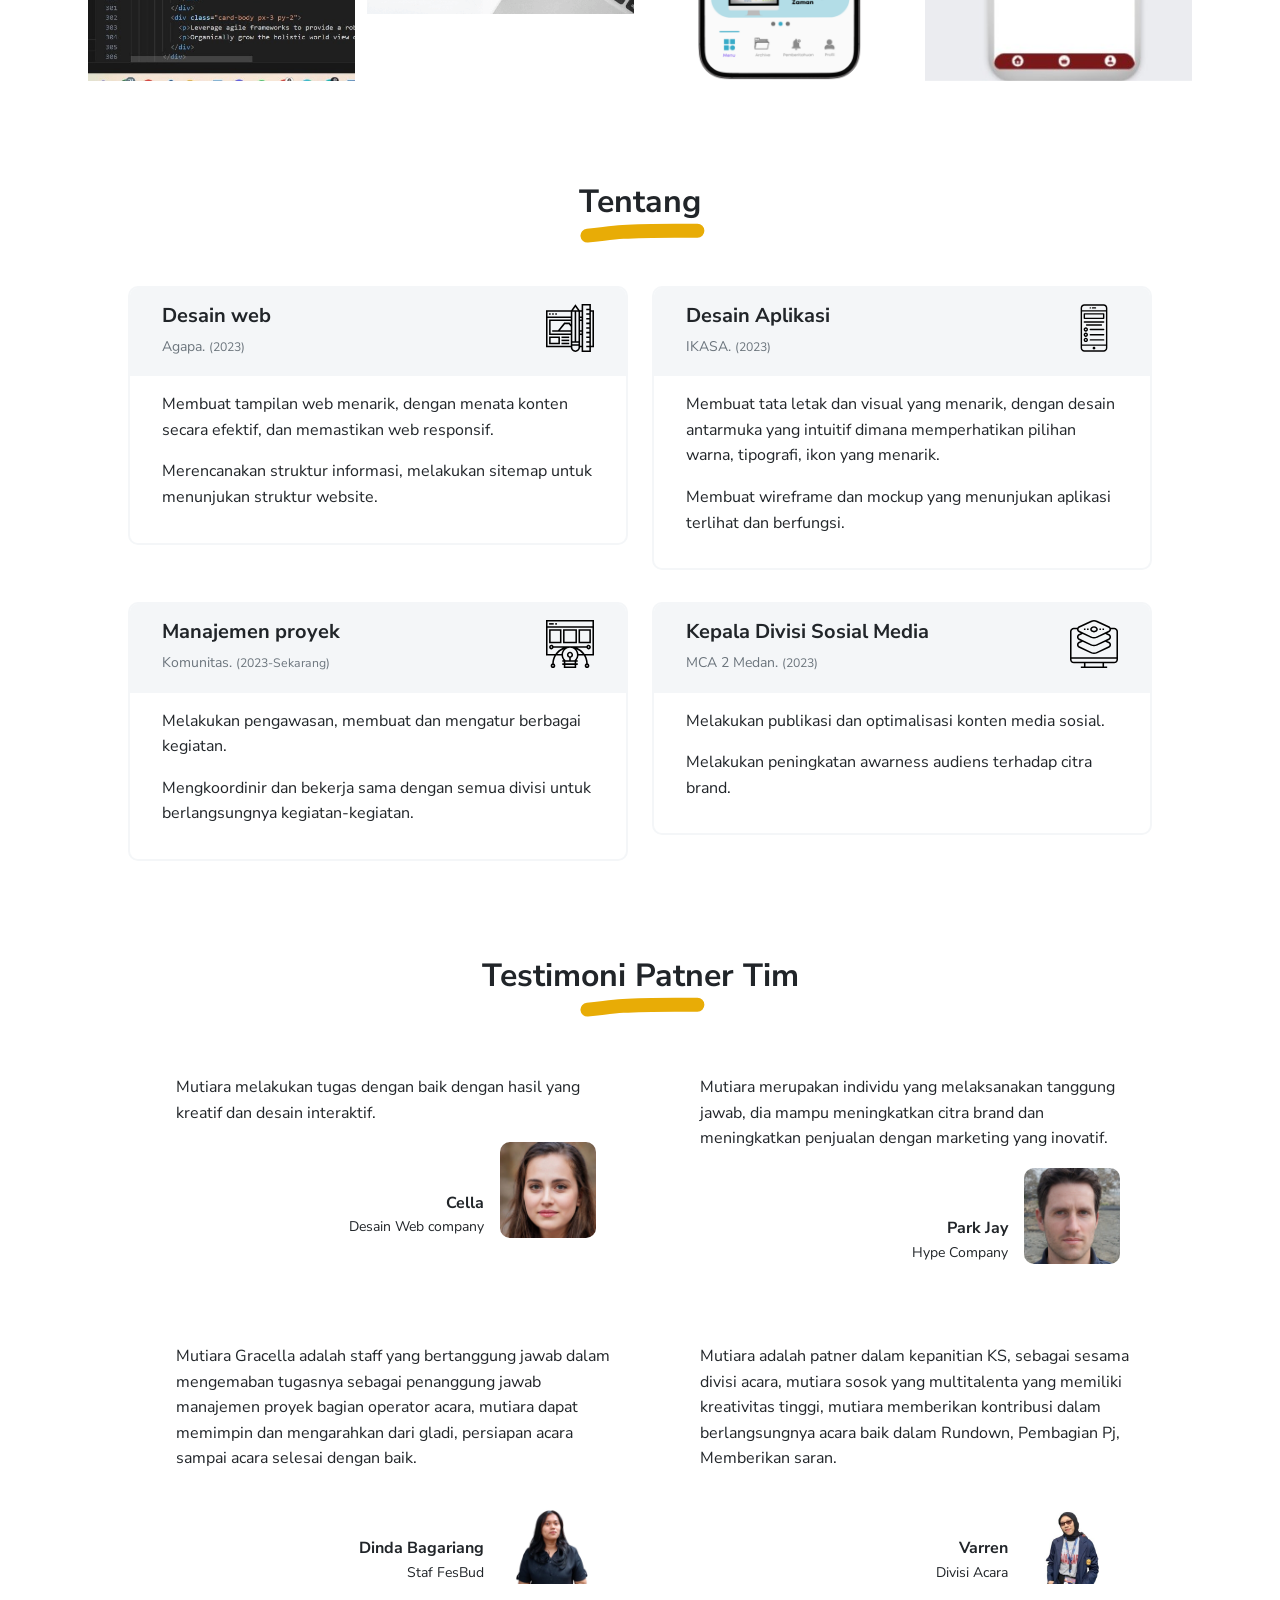
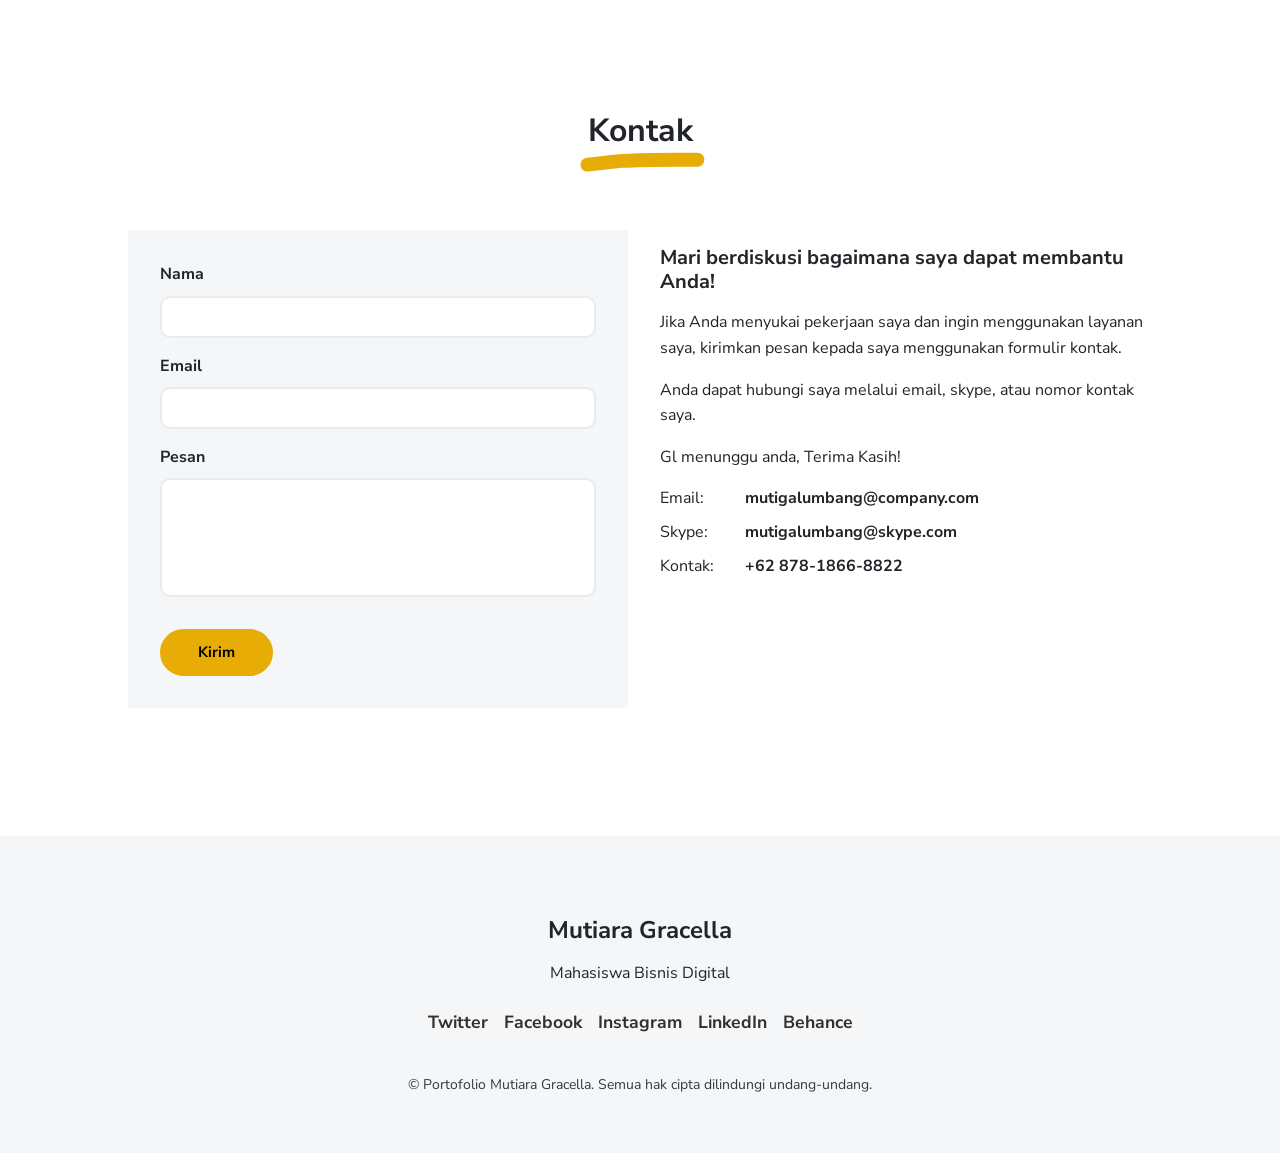
==== commit 06797004: "Update index.html" ====
--- a/index.html
+++ b/index.html
@@ -181,9 +181,9 @@
             </div>
           </div>
           <div class="py-1">
-            <div class="d-flex text-small fw-bolder"><span class="me-auto">Search Engine Optimazation</span><span>75%</span></div>
-            <div class="progress my-1">
-              <div class="progress-bar bg-primary" role="progressbar" data-aos="zoom-in-right" data-aos-delay="300" data-aos-anchor=".skills-section" style="width: 75%" aria-valuenow="75" aria-valuemin="0" aria-valuemax="100"></div>
+            <div class="d-flex text-small fw-bolder"><span class="me-auto">Search Engine Optimazation</span><span>85%</span></div>
+            <div class="progress my-1">
+              <div class="progress-bar bg-primary" role="progressbar" data-aos="zoom-in-right" data-aos-delay="300" data-aos-anchor=".skills-section" style="width: 85%" aria-valuenow="85" aria-valuemin="0" aria-valuemax="100"></div>
             </div>
           </div>
         </div>
@@ -195,21 +195,21 @@
             </div>
           </div>
           <div class="py-1">
-            <div class="d-flex text-small fw-bolder"><span class="me-auto">Project Officier</span><span>70%</span></div>
-            <div class="progress my-1">
-              <div class="progress-bar bg-primary" role="progressbar" data-aos="zoom-in-right" data-aos-delay="500" data-aos-anchor=".skills-section" style="width: 70%" aria-valuenow="70" aria-valuemin="0" aria-valuemax="100"></div>
-            </div>
-          </div>
-          <div class="py-1">
-            <div class="d-flex text-small fw-bolder"><span class="me-auto">Manajemen Proyek</span><span>60%</span></div>
-            <div class="progress my-1">
-              <div class="progress-bar bg-primary" role="progressbar" data-aos="zoom-in-right" data-aos-delay="600" data-aos-anchor=".skills-section" style="width: 60%" aria-valuenow="60" aria-valuemin="0" aria-valuemax="100"></div>
-            </div>
-          </div>
-          <div class="py-1">
-            <div class="d-flex text-small fw-bolder"><span class="me-auto">Desain UI/UX</span><span>60%</span></div>
-            <div class="progress my-1">
-              <div class="progress-bar bg-primary" role="progressbar" data-aos="zoom-in-right" data-aos-delay="600" data-aos-anchor=".skills-section" style="width: 60%" aria-valuenow="60" aria-valuemin="0" aria-valuemax="100"></div>
+            <div class="d-flex text-small fw-bolder"><span class="me-auto">Project Officier</span><span>89%</span></div>
+            <div class="progress my-1">
+              <div class="progress-bar bg-primary" role="progressbar" data-aos="zoom-in-right" data-aos-delay="500" data-aos-anchor=".skills-section" style="width: 89%" aria-valuenow="89" aria-valuemin="0" aria-valuemax="100"></div>
+            </div>
+          </div>
+          <div class="py-1">
+            <div class="d-flex text-small fw-bolder"><span class="me-auto">Manajemen Proyek</span><span>75%</span></div>
+            <div class="progress my-1">
+              <div class="progress-bar bg-primary" role="progressbar" data-aos="zoom-in-right" data-aos-delay="600" data-aos-anchor=".skills-section" style="width: 75%" aria-valuenow="75" aria-valuemin="0" aria-valuemax="100"></div>
+            </div>
+          </div>
+          <div class="py-1">
+            <div class="d-flex text-small fw-bolder"><span class="me-auto">Desain UI/UX</span><span>85%</span></div>
+            <div class="progress my-1">
+              <div class="progress-bar bg-primary" role="progressbar" data-aos="zoom-in-right" data-aos-delay="85" data-aos-anchor=".skills-section" style="width: 85%" aria-valuenow="85" aria-valuemin="0" aria-valuemax="100"></div>
             </div>
           </div>
         </div>
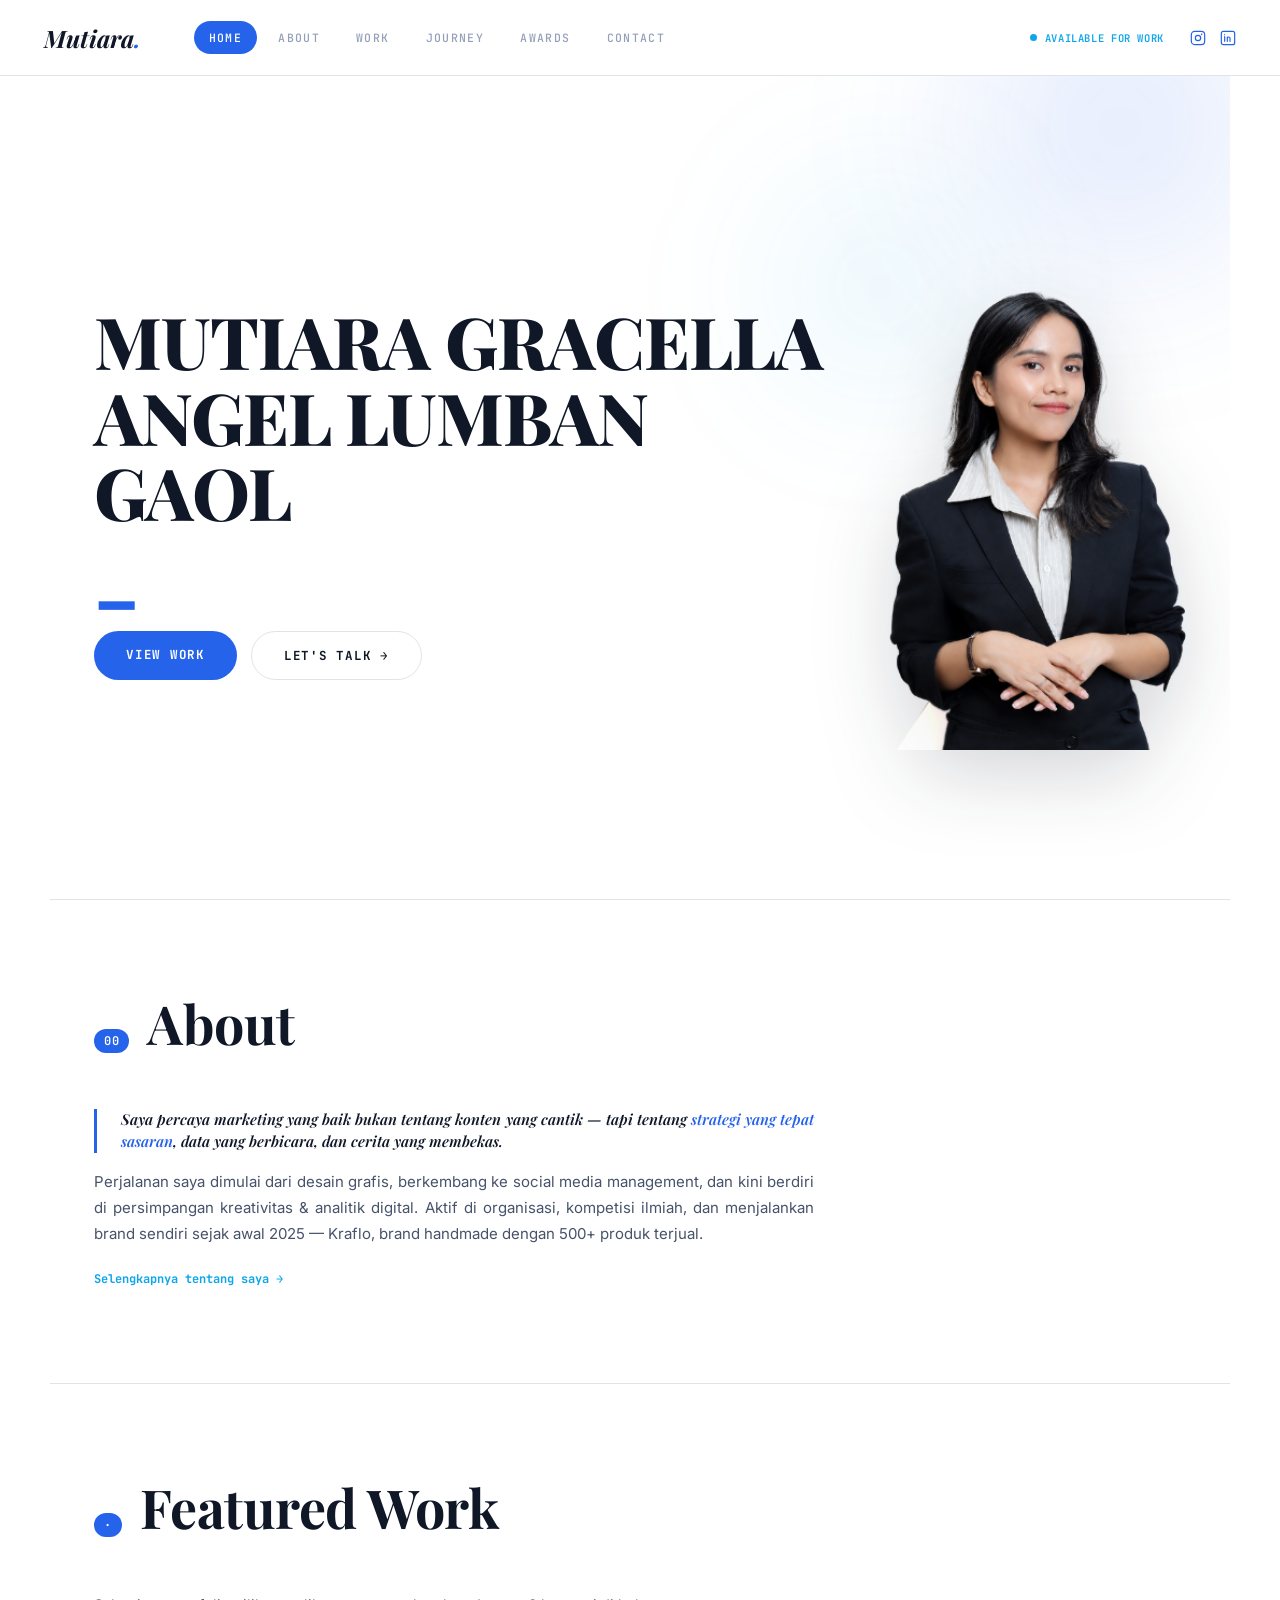
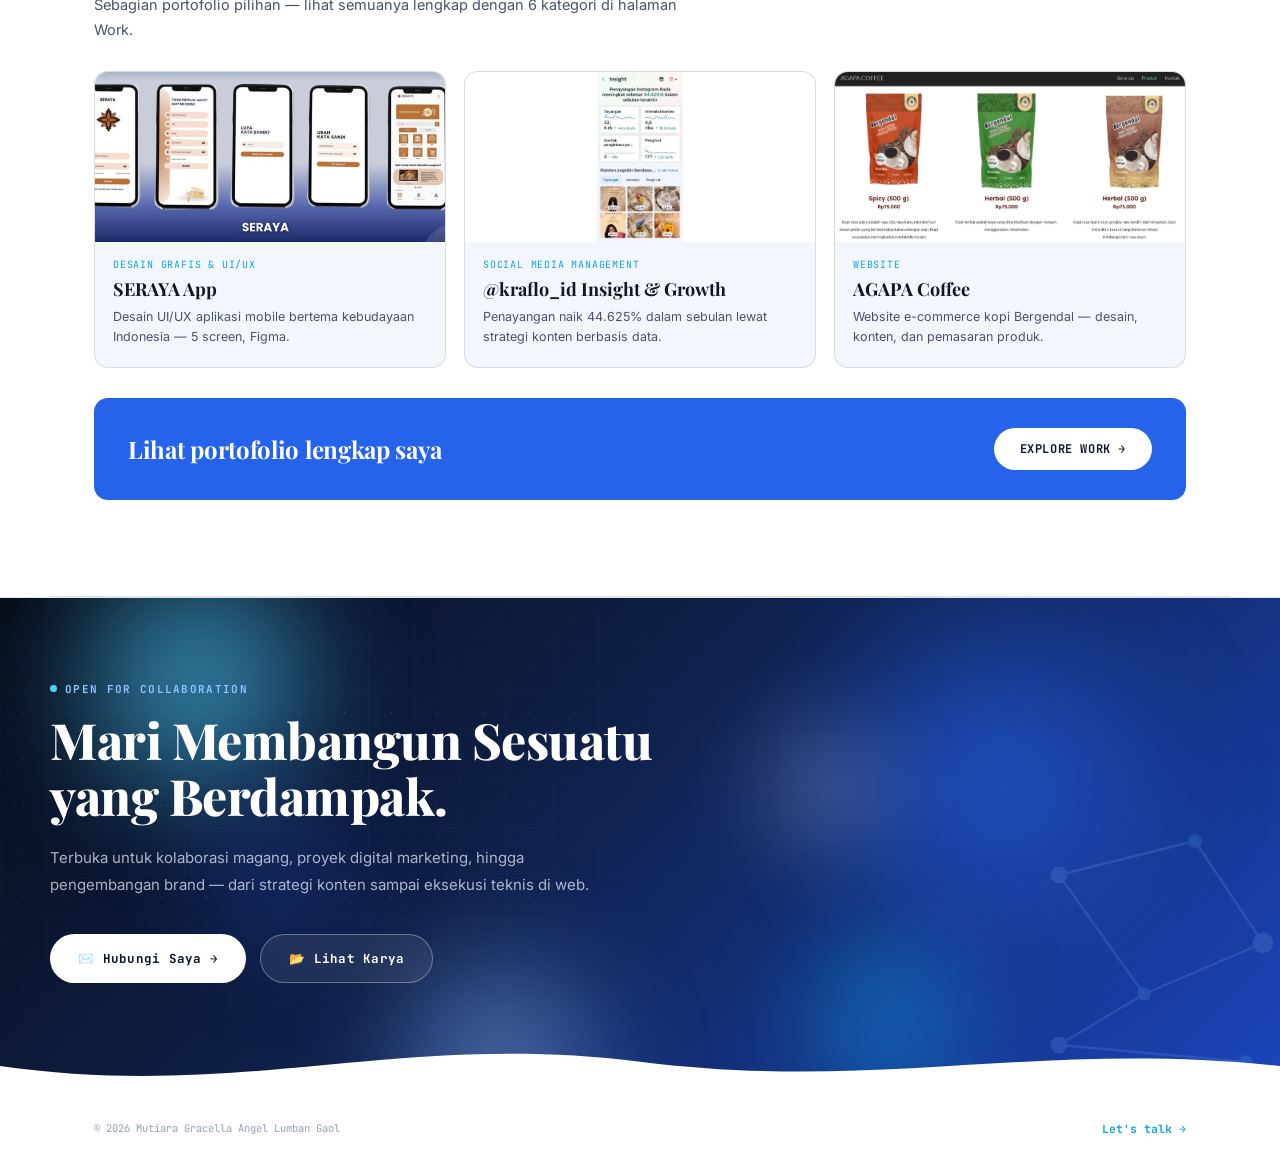
==== commit 088be24e: "Add files via upload" ====
--- a/index.html
+++ b/index.html
@@ -1,496 +1,167 @@
 <!DOCTYPE html>
-<!-- upto 2 directory depth-->
-<html lang="en-US">
-  <head>
-    <meta charset="UTF-8">
-    <meta http-equiv="X-UA-Compatible" content="IE=edge">
-    <meta name="viewport" content="width=device-width, initial-scale=1">
-    <title>Portofolio Mutiara Gracella</title>
-    <link rel="preconnect" href="https://fonts.gstatic.com" crossorigin="crossorigin"/>
-    <link rel="preload" as="style" href="https://fonts.googleapis.com/css2?family=Nunito+Sans:wght@300;400;700;800&amp;display=swap"/>
-    <link rel="stylesheet" href="https://fonts.googleapis.com/css2?family=Nunito+Sans:wght@300;400;700;800&amp;display=swap" media="print" onload="this.media='all'"/>
-    <noscript>
-      <link rel="stylesheet" href="https://fonts.googleapis.com/css2?family=Nunito+Sans:wght@300;400;700;800&amp;display=swap"/>
-    </noscript>
-    <link href="./css/font-awesome/css/all.min.css?ver=1.2.0" rel="stylesheet">
-    <link href="./css/bootstrap-icons/bootstrap-icons.css?ver=1.2.0" rel="stylesheet">
-    <link href="./css/bootstrap.min.css?ver=1.2.0" rel="stylesheet">
-    <link href="./css/aos.css?ver=1.2.0" rel="stylesheet">
-    <link href="./css/main.css?ver=1.2.0" rel="stylesheet">
-    <noscript>
-      <style type="text/css">
-        [data-aos] {
-            opacity: 1 !important;
-            transform: translate(0) scale(1) !important;
-        }
-      </style>
-    </noscript>
-  </head>
-  <body id="top">
-    <header class="bg-light">
-      <nav class="navbar navbar-expand-lg navbar-light bg-light" id="header-nav" role="navigation">
-        <div class="container"><a class="link-dark navbar-brand site-title mb-0" href="#">Portofolio Mutiara Gracella</a>
-          <button class="navbar-toggler" type="button" data-bs-toggle="collapse" data-bs-target="#navbarSupportedContent" aria-controls="navbarSupportedContent" aria-expanded="false" aria-label="Toggle navigation"><span class="navbar-toggler-icon"></span></button>
-          <div class="collapse navbar-collapse" id="navbarSupportedContent">
-            <ul class="navbar-nav ms-auto me-2">
-              <li class="nav-item"><a class="nav-link" href="#tentang">Tentang</a></li>
-              <li class="nav-item"><a class="nav-link" href="#Layanan">Layanan</a></li>
-              <li class="nav-item"><a class="nav-link" href="#kemampuan">Kemampuan</a></li>
-              <li class="nav-item"><a class="nav-link" href="#portfolio">Portfolio</a></li>
-              <li class="nav-item"><a class="nav-link" href="#tentang">Tentang</a></li>
-              <li class="nav-item"><a class="nav-link" href="#kontak">Kontak</a></li>
-            </ul>
+<html lang="id">
+<head>
+  <meta charset="UTF-8">
+  <meta name="viewport" content="width=device-width, initial-scale=1.0">
+  <title>Mutiara Gracella — Digital Marketing & Creative</title>
+  <link rel="preconnect" href="https://fonts.googleapis.com">
+  <link href="https://fonts.googleapis.com/css2?family=Playfair+Display:ital,wght@0,700;0,800;0,900;1,600;1,700&family=Inter:wght@400;500;600;700&family=JetBrains+Mono:wght@400;500;600;700&display=swap" rel="stylesheet">
+  <link rel="stylesheet" href="css/style.css">
+</head>
+<body>
+
+  <!-- ═══ TOP NAV ═══════════════════════════════════════════ -->
+  <aside class="sidebar" id="sidebar">
+    <div class="sidebar-top">
+      <a href="index.html" class="s-logo">Mutiara<span>.</span></a>
+      <nav class="s-nav">
+        <a href="index.html"   class="s-link active">Home</a>
+        <a href="about.html"   class="s-link">About</a>
+        <a href="work.html"    class="s-link">Work</a>
+        <a href="journey.html" class="s-link">Journey</a>
+        <a href="awards.html"  class="s-link">Awards</a>
+        <a href="contact.html" class="s-link">Contact</a>
+      </nav>
+    </div>
+    <div class="sidebar-bottom">
+      <div class="s-status">
+        <span class="s-pulse"></span>
+        <span class="s-status-text">Available for work</span>
+      </div>
+      <div class="s-socials">
+        <a href="https://instagram.com/gracellabygel" target="_blank" rel="noopener" class="s-social-link" title="Instagram @gracellabygel">
+          <svg width="16" height="16" viewBox="0 0 24 24" fill="none"><rect x="2" y="2" width="20" height="20" rx="5" stroke="currentColor" stroke-width="1.8"/><circle cx="12" cy="12" r="4" stroke="currentColor" stroke-width="1.8"/><circle cx="17.5" cy="6.5" r="1.2" fill="currentColor"/></svg>
+        </a>
+        <a href="https://www.linkedin.com/in/mutiaragracellaangel" target="_blank" rel="noopener" class="s-social-link" title="LinkedIn">
+          <svg width="16" height="16" viewBox="0 0 24 24" fill="none"><rect x="2" y="2" width="20" height="20" rx="3" stroke="currentColor" stroke-width="1.8"/><path d="M7 10v7M7 7v.01M11 17v-4.5a2 2 0 0 1 4 0V17M11 10.5V17" stroke="currentColor" stroke-width="1.8" stroke-linecap="round"/></svg>
+        </a>
+      </div>
+    </div>
+  </aside>
+
+  <!-- ═══ MAIN CONTENT ══════════════════════════════════════ -->
+  <main class="main-content">
+
+    <!-- ── HERO ──────────────────────────────────────────── -->
+    <section class="hero-sec">
+      <div class="hero-glow hero-glow--1"></div>
+      <div class="hero-glow hero-glow--2"></div>
+
+      <div class="hero-flex">
+        <div class="hero-text-col">
+          <h1 class="hero-name hero-name--uniform">
+            Mutiara Gracella Angel Lumban Gaol<span class="cursor-blink">_</span>
+          </h1>
+
+          <div class="hero-ctas">
+            <a href="work.html" class="cta-primary">View Work</a>
+            <a href="contact.html" class="cta-secondary">Let's Talk →</a>
           </div>
         </div>
-      </nav>
-    </header>
-    <div class="page-content">
-      <div id="content">
-<header>
-  <div class="cover bg-light">
-    <div class="container px-3">
-      <div class="row">
-        <div class="col-lg-6 p-2"><img class="img-fluid" src="images/illustrations/gracella.png" alt="hello"/></div>
-        <div class="col-lg-6">
-          <div class="mt-5">
-            <p class="lead text-uppercase mb-1">Portofolio </p>
-            <h1 class="intro-title marker" data-aos="fade-left" data-aos-delay="50">Mutiara Gracella Angel Lumban Gaol</h1>
-            <p class="lead fw-normal mt-3" data-aos="fade-up" data-aos-delay="100">Mahasiswa Aktif Prodi Bisnis Digital</p>
-            <div class="social-nav" data-aos="fade-up" data-aos-delay="200">
-              <nav role="navigation">
-                <ul class="nav justify-content-left">
-                  <li class="nav-item"><a class="nav-link" href="https://www.twitter.com/_gelcan" title="Twitter"><i class="fab fa-twitter"></i><span class="menu-title sr-only">Twitter</span></a></li>
-                  <li class="nav-item"><a class="nav-link" href="https://www.facebook.com/mutiaralg" title="Facebook"><i class="fab fa-facebook"></i><span class="menu-title sr-only">Facebook</span></a></li>
-                  <li class="nav-item"><a class="nav-link" href="https://www.instagram.com/gracellabygel" title="Instagram"><i class="fab fa-instagram"></i><span class="menu-title sr-only">Instagram</span></a></li>
-                  <li class="nav-item"><a class="nav-link" href="https://www.linkedin.com/mutiaralg" title="LinkedIn"><i class="fab fa-linkedin"></i><span class="menu-title sr-only">LinkedIn</span></a></li>
-                  <li class="nav-item"><a class="nav-link" href="https://www.behance.net/mutiaralg" title="Behance"><i class="fab fa-behance"></i><span class="menu-title sr-only">Behance</span></a></li>
-                </ul>
-              </nav>
-            </div>
-            <div class="mt-3" data-aos="fade-up" data-aos-delay="200"><a class="btn btn-primary shadow-sm mt-1 hover-effect" href="#kontak">Hubungi Saya <i class="fas fa-arrow-right"></i></a></div>
-          </div>
+
+        <div class="hero-photo-col">
+          <img src="images/photo-hero-cutout.png" alt="Mutiara Gracella Angel Lumban Gaol" class="hero-photo-cutout">
         </div>
       </div>
-    </div>
-  </div>
-  <div class="wave-bg"></div>
-</header>
-<div class="section pt-4 px-3 px-lg-4" id="layanan">
-  <div class="container-narrow">
-    <div class="row">
-      <div class="col-md-6">
-        <h2 class="h4 my-2">Profil Mutiara Gracella Angel Lumban Gaol</h2>
-        <p>Mahasiswa Bisnis digital, tertarik dan memiliki pasion di industri digital khususnya bidang bisnis. Seseorang yang berani 
-          mencoba hal-hal baru, mampu berpikir kritis dan kreatif dalam suatu hal. Aktif mengikuti kegiatan di dalam kampus dan di 
-          luar kampus, memiliki kemampuan project management, detail-oriented, bekerja sama, komunikatif, serta dapat 
-          mengoperasikan workspace.</p>
-        <div class="row mt-3">
-          <div class="col-sm-2">
-            <div class="pb-1">Nama:</div>
-          </div>
-          <div class="col-sm-10">
-            <div class="pb-1 fw-bolder">Mutiara Gracella Angel Lumban Gaol</div>
-          </div>
-          <div class="col-sm-2">
-            <div class="pb-1">Email:</div>
-          </div>
-          <div class="col-sm-10">
-            <div class="pb-1 fw-bolder">gracellalg@gmail.com</div>
-          </div>
-          <div class="col-sm-2">
-            <div class="pb-1">Skype:</div>
-          </div>
-          <div class="col-sm-10">
-            <div class="pb-1 fw-bolder">mutiaralg@skype.com</div>
-          </div>
-          <div class="col-sm-2">
-            <div class="pb-1">Kontak:</div>
-          </div>
-          <div class="col-sm-10">
-            <div class="pb-1 fw-bolder">+878-1863-8822</div>
-          </div>
-          <div class="col-sm-2">
-            <div class="pb-1">Alamat:</div>
-          </div>
-          <div class="col-sm-10">
-            <div class="pb-1 fw-bolder">Sumatera Utara, Indonesia</div>
-          </div>
-          <div class="col-sm-2">
-            <div class="pb-1">Status:</div>
-          </div>
-          <div class="col-sm-10">
-            <div class="pb-1 fw-bolder">Mahasiswa</div>
-          </div>
+    </section>
+
+    <!-- ── QUICK ABOUT TEASER ──────────────────────────────── -->
+    <section class="sec">
+      <div class="sec-header">
+        <span class="sec-num mono">00</span>
+        <h2 class="sec-title">About</h2>
+      </div>
+
+      <div class="about-split about-split--solo">
+        <div class="about-text">
+          <p class="about-lead">
+            Saya percaya marketing yang baik bukan tentang konten yang cantik —
+            tapi tentang <em>strategi yang tepat sasaran</em>, data yang berbicara,
+            dan cerita yang membekas.
+          </p>
+          <p>
+            Perjalanan saya dimulai dari desain grafis, berkembang ke social media
+            management, dan kini berdiri di persimpangan kreativitas &amp; analitik
+            digital. Aktif di organisasi, kompetisi ilmiah, dan menjalankan brand
+            sendiri sejak awal 2025 — Kraflo, brand handmade dengan 500+ produk terjual.
+          </p>
+          <a href="about.html" class="home-section-link">Selengkapnya tentang saya →</a>
         </div>
       </div>
-      <div class="col-md-5 offset-md-1" data-aos="fade-left" data-aos-delay="100"><img class="avatar img-fluid mt-2" src="images/avatar.jpg" width="400" height="400" alt="Walter Patterson"/></div>
-    </div>
-  </div>
-</div>
-<div class="section px-3 px-lg-4 pt-5" id="services">
-  <div class="container-narrow">
-    <div class="text-center mb-5">
-      <h2 class="marker marker-center">Layanan</h2>
-    </div>
-    <div class="text-center">
-      <p class="mx-auto mb-3" style="max-width:600px"> Saya menawarkan layanan yang cocok untuk situs web atau aplikasi apa pun. Saya dapat dengan cepat memaksimalkan hasil yang tepat waktu untuk skema real-time.</p>
-    </div>
-    <div class="row py-3">
-      <div class="col-md-3 text-center" data-aos="fade-up" data-aos-delay="100"><img class="mb-2" src="images/services/web-design.svg" width="96" height="96" alt="web design"/>
-        <div class="h5">Desain Web</div>
+    </section>
+
+    <!-- ── FEATURED WORK TEASER ────────────────────────────── -->
+    <section class="sec">
+      <div class="sec-header">
+        <span class="sec-num mono">·</span>
+        <h2 class="sec-title">Featured Work</h2>
       </div>
-      <div class="col-md-3 text-center" data-aos="fade-up" data-aos-delay="200"><img class="mb-2" src="images/services/manajemen-proyek.svg" width="96" height="96" alt="manajemen proyek"/>
-        <div class="h5">Manajemen Proyek</div>
+      <p class="cat-intro">Sebagian portofolio pilihan — lihat semuanya lengkap dengan 6 kategori di halaman Work.</p>
+
+      <div class="teaser-grid">
+        <a href="work.html" class="teaser-card">
+          <img src="images/seraya-app.png" alt="SERAYA App">
+          <div class="teaser-card-body">
+            <div class="teaser-eyebrow mono">Desain Grafis &amp; UI/UX</div>
+            <div class="teaser-title">SERAYA App</div>
+            <p class="teaser-desc">Desain UI/UX aplikasi mobile bertema kebudayaan Indonesia — 5 screen, Figma.</p>
+          </div>
+        </a>
+        <a href="work.html" class="teaser-card">
+          <img src="images/kraflo-insight-summary.png" alt="Kraflo Insight" style="object-fit:contain;background:#fff;">
+          <div class="teaser-card-body">
+            <div class="teaser-eyebrow mono">Social Media Management</div>
+            <div class="teaser-title">@kraflo_id Insight &amp; Growth</div>
+            <p class="teaser-desc">Penayangan naik 44.625% dalam sebulan lewat strategi konten berbasis data.</p>
+          </div>
+        </a>
+        <a href="work.html" class="teaser-card">
+          <img src="images/agapa-coffee-website.png" alt="AGAPA Coffee">
+          <div class="teaser-card-body">
+            <div class="teaser-eyebrow mono">Website</div>
+            <div class="teaser-title">AGAPA Coffee</div>
+            <p class="teaser-desc">Website e-commerce kopi Bergendal — desain, konten, dan pemasaran produk.</p>
+          </div>
+        </a>
       </div>
-      <div class="col-md-3 text-center" data-aos="fade-up" data-aos-delay="300"><img class="mb-2" src="images/services/ui-ux.svg" width="96" height="96" alt="ui-ux"/>
-        <div class="h5">UI/UX</div>
+
+      <div class="home-cta-band">
+        <h3>Lihat portofolio lengkap saya</h3>
+        <a href="work.html">Explore Work →</a>
       </div>
-      <div class="col-md-3 text-center" data-aos="fade-up" data-aos-delay="400"><img class="mb-2" src="images/services/app-development.svg" width="96" height="96" alt="app development"/>
-        <div class="h5">Pengembangan Aplikasi</div>
-      </div>
-    </div>
-  </div>
-</div>
-<div class="section px-3 px-lg-4 pt-5" id="kemampuan">
-  <div class="container-narrow">
-    <div class="text-center mb-5">
-      <h2 class="marker marker-center">Kemampuan</h2>
-    </div>
-    <div class="text-center">
-      <p class="mx-auto mb-3" style="max-width:600px">Saya adalah mahasiswa yang memiliki pasion di industri digital. Memiliki kemampuan dalam bidang digital yaitu desain dan pemasaran digital. </p>
-    </div>
-    <div class="bg-light p-3">
-      <div class="row">
-        <div class="col-md-5">
-          <div class="py-1">
-            <div class="d-flex text-small fw-bolder"><span class="me-auto">HTML5</span><span>60%</span></div>
-            <div class="progress my-1">
-              <div class="progress-bar bg-primary" role="progressbar" data-aos="zoom-in-right" data-aos-delay="100" data-aos-anchor=".skills-section" style="width: 60%" aria-valuenow="60" aria-valuemin="0" aria-valuemax="100"></div>
-            </div>
-          </div>
-          <div class="py-1">
-            <div class="d-flex text-small fw-bolder"><span class="me-auto">Phyton</span><span>50%</span></div>
-            <div class="progress my-1">
-              <div class="progress-bar bg-primary" role="progressbar" data-aos="zoom-in-right" data-aos-delay="200" data-aos-anchor=".skills-section" style="width: 50%" aria-valuenow="50" aria-valuemin="0" aria-valuemax="100"></div>
-            </div>
-          </div>
-          <div class="py-1">
-            <div class="d-flex text-small fw-bolder"><span class="me-auto">JavaScript</span><span>50%</span></div>
-            <div class="progress my-1">
-              <div class="progress-bar bg-primary" role="progressbar" data-aos="zoom-in-right" data-aos-delay="300" data-aos-anchor=".skills-section" style="width: 50%" aria-valuenow="s0" aria-valuemin="0" aria-valuemax="100"></div>
-            </div>
-          </div>
-          <div class="py-1">
-            <div class="d-flex text-small fw-bolder"><span class="me-auto">Search Engine Optimazation</span><span>85%</span></div>
-            <div class="progress my-1">
-              <div class="progress-bar bg-primary" role="progressbar" data-aos="zoom-in-right" data-aos-delay="300" data-aos-anchor=".skills-section" style="width: 85%" aria-valuenow="85" aria-valuemin="0" aria-valuemax="100"></div>
-            </div>
-          </div>
-        </div>
-        <div class="col-md-5 offset-md-2">
-          <div class="py-1">
-            <div class="d-flex text-small fw-bolder"><span class="me-auto">Copy Writing</span><span>70%</span></div>
-            <div class="progress my-1">
-              <div class="progress-bar bg-primary" role="progressbar" data-aos="zoom-in-right" data-aos-delay="400" data-aos-anchor=".skills-section" style="width: 70%" aria-valuenow="70" aria-valuemin="0" aria-valuemax="100"></div>
-            </div>
-          </div>
-          <div class="py-1">
-            <div class="d-flex text-small fw-bolder"><span class="me-auto">Project Officier</span><span>89%</span></div>
-            <div class="progress my-1">
-              <div class="progress-bar bg-primary" role="progressbar" data-aos="zoom-in-right" data-aos-delay="500" data-aos-anchor=".skills-section" style="width: 89%" aria-valuenow="89" aria-valuemin="0" aria-valuemax="100"></div>
-            </div>
-          </div>
-          <div class="py-1">
-            <div class="d-flex text-small fw-bolder"><span class="me-auto">Manajemen Proyek</span><span>75%</span></div>
-            <div class="progress my-1">
-              <div class="progress-bar bg-primary" role="progressbar" data-aos="zoom-in-right" data-aos-delay="600" data-aos-anchor=".skills-section" style="width: 75%" aria-valuenow="75" aria-valuemin="0" aria-valuemax="100"></div>
-            </div>
-          </div>
-          <div class="py-1">
-            <div class="d-flex text-small fw-bolder"><span class="me-auto">Desain UI/UX</span><span>85%</span></div>
-            <div class="progress my-1">
-              <div class="progress-bar bg-primary" role="progressbar" data-aos="zoom-in-right" data-aos-delay="85" data-aos-anchor=".skills-section" style="width: 85%" aria-valuenow="85" aria-valuemin="0" aria-valuemax="100"></div>
-            </div>
-          </div>
+    </section>
+
+  </main>
+
+  <!-- ═══ FOOTER ════════════════════════════════════════════ -->
+  <footer class="page-footer">
+    <section class="site-cta-footer">
+      <div class="scf-pattern"></div>
+      <div class="scf-bokeh"><span></span><span></span><span></span><span></span><span></span><span></span></div>
+      <svg class="scf-node-icon" viewBox="0 0 200 200" fill="none" xmlns="http://www.w3.org/2000/svg">
+        <circle cx="40" cy="50" r="5" fill="#8FC1FF"/><circle cx="120" cy="30" r="4" fill="#4FD1FF"/>
+        <circle cx="160" cy="90" r="6" fill="#8FC1FF"/><circle cx="90" cy="120" r="4" fill="#4FD1FF"/>
+        <circle cx="40" cy="150" r="5" fill="#8FC1FF"/><circle cx="150" cy="160" r="4" fill="#4FD1FF"/>
+        <path d="M40 50 L120 30 M120 30 L160 90 M160 90 L90 120 M90 120 L40 150 M40 150 L150 160 M90 120 L160 90 M40 50 L90 120" stroke="#8FC1FF" stroke-width="1.4"/>
+      </svg>
+      <div class="scf-content">
+        <div class="scf-eyebrow"><span class="scf-pulse"></span> Open for Collaboration</div>
+        <h2 class="scf-title">Mari Membangun Sesuatu<br>yang Berdampak.</h2>
+        <p class="scf-desc">Terbuka untuk kolaborasi magang, proyek digital marketing, hingga pengembangan brand — dari strategi konten sampai eksekusi teknis di web.</p>
+        <div class="scf-actions">
+          <a href="contact.html" class="scf-btn scf-btn--primary">✉️ Hubungi Saya →</a>
+          <a href="work.html" class="scf-btn scf-btn--ghost">📂 Lihat Karya</a>
         </div>
       </div>
+      <svg class="scf-wave" viewBox="0 0 1600 60" preserveAspectRatio="none"><path d="M0,30 C300,70 500,-10 800,25 C1100,60 1300,0 1600,30 L1600,60 L0,60 Z"/></svg>
+    </section>
+
+    <div class="pf-inner">
+      <span class="pf-copy mono">© 2026 Mutiara Gracella Angel Lumban Gaol</span>
+      <a href="contact.html" class="pf-cta">Let's talk →</a>
     </div>
-  </div>
-</div>
-<div class="section px-2 px-lg-4 pt-5" id="portfolio">
-  <div class="container">
-    <div class="text-center mb-5">
-      <h2 class="marker marker-center">Portfolio </h2>
-    </div>
-    <div class="grid bp-gallery pb-3" data-aos="zoom-in-up" data-aos-delay="100">
-      <div class="grid-sizer"></div>
-      <div class="grid-item"><a href="https://dribbble.com">
-          <figure class="portfolio-item"><img src="images/portfolio/1-small.png" data-bp="images/portfolio/1.png"/>
-            <figcaption>
-              <h4 class="h5 mb-0">Pemasaran Digital</h4>
-              <div>Sosial Media</div>
-            </figcaption>
-          </figure></a></div>
-      <div class="grid-item"><a href="https://canva.com">
-          <figure class="portfolio-item"><img src="images/portfolio/2-small.png" data-bp="images/portfolio/2.png" data-caption="Example of an optional caption."/>
-            <figcaption> 
-              <h4 class="h5 mb-0">Produk Desain</h4>
-              <div>canva.com</div>
-            </figcaption>
-          </figure></a></div>
-      <div class="grid-item"><a href="https://smartmockups.com/">
-          <figure class="portfolio-item"><img src="images/portfolio/3-small.png" data-bp="images/portfolio/3.png" data-caption="Example of an optional caption."/>
-            <figcaption> 
-              <h4 class="h5 mb-0">Desain Kemasan</h4>
-              <div>smartmockups.com</div>
-            </figcaption>
-          </figure></a></div>
-      <div class="grid-item"><a href="https://capcut.com/">
-          <figure class="portfolio-item"><img src="images/portfolio/4-small.png" data-bp="images/portfolio/4.png"/>
-            <figcaption>
-              <h4 class="h5 mb-0">Edit Video</h4>
-              <div>capcut.com</div>
-            </figcaption>
-          </figure></a></div>
-      <div class="grid-item"><a href="https://github.com/">
-          <figure class="portfolio-item"><img src="images/portfolio/5-small.png" data-bp="images/portfolio/5.png"/>
-            <figcaption>
-              <h4 class="h5 mb-0">Pengembangan Web</h4>
-              <div>Github.com</div>
-            </figcaption>
-          </figure></a></div>
-      <div class="grid-item"><a href="https://notion.com/">
-          <figure class="portfolio-item"><img src="images/portfolio/6-small.png" data-bp="images/portfolio/6.png"/>
-            <figcaption>
-              <h4 class="h5 mb-0">Manajemen Proyek</h4>
-              <div>notion.com</div>
-            </figcaption>
-          </figure></a></div>
-      <div class="grid-item"><a href="https://figma.dev/">
-          <figure class="portfolio-item"><img src="images/portfolio/7-small.png" data-bp="images/portfolio/7.png"/>
-            <figcaption>
-              <h4 class="h5 mb-0">Desain Aplikasi</h4>
-              <div>figma.com</div>
-            </figcaption>
-          </figure></a></div>
-      <div class="grid-item"><a href="https://figma.com/">
-          <figure class="portfolio-item"><img src="images/portfolio/8-small.jpg" data-bp="images/portfolio/8.jpg"/>
-            <figcaption>
-              <h4 class="h5 mb-0">Desain aplikasi</h4>
-              <div>canva.com</div>
-            </figcaption>
-          </figure></a></div>
-    </div>
-  </div>
-</div>
-<div class="section px-3 px-lg-4 pt-5" id="tentang">
-  <div class="container-narrow">
-    <div class="text-center mb-5">
-      <h2 class="marker marker-center">Tentang</h2>
-    </div>
-    <div class="row">
-      <div class="col-md-6">
-        <div class="card mb-3" data-aos="fade-right" data-aos-delay="100">
-          <div class="card-header px-3 py-2">
-            <div class="d-flex justify-content-between">
-              <div>
-                <h3 class="h5 mb-1">Desain web</h3>
-                <div class="text-muted text-small">Agapa. <small>(2023)</small></div>
-              </div><img src="images/services/ui-ux.svg" width="48" height="48" alt="ui-ux"/>
-            </div>
-          </div>
-          <div class="card-body px-3 py-2">
-            <p>Membuat tampilan web menarik, dengan menata konten secara efektif, dan memastikan web responsif.</p>
-            <p>Merencanakan struktur informasi, melakukan sitemap untuk menunjukan struktur website.</p>
-          </div>
-        </div>
-      </div>
-      <div class="col-md-6">
-        <div class="card mb-3" data-aos="fade-left" data-aos-delay="300">
-          <div class="card-header px-3 py-2">
-            <div class="d-flex justify-content-between">
-              <div>
-                <h3 class="h5 mb-1">Desain Aplikasi</h3>
-                <div class="text-muted text-small">IKASA. <small>(2023)</small></div>
-              </div><img src="images/services/app-development.svg" width="48" height="48" alt="app development"/>
-            </div>
-          </div>
-          <div class="card-body px-3 py-2">
-            <p>Membuat tata letak dan visual yang menarik, dengan desain antarmuka yang intuitif dimana memperhatikan pilihan warna, tipografi, ikon yang menarik.</p>
-            <p>Membuat wireframe dan mockup yang menunjukan aplikasi terlihat dan berfungsi.</p>
-          </div>
-        </div>
-      </div>
-      <div class="col-md-6">
-        <div class="card mb-3" data-aos="fade-right" data-aos-delay="200">
-          <div class="card-header px-3 py-2">
-            <div class="d-flex justify-content-between">
-              <div>
-                <h3 class="h5 mb-1">Manajemen proyek</h3>
-                <div class="text-muted text-small">Komunitas. <small>(2023-Sekarang)</small></div>
-              </div><img src="images/services/web-design.svg" width="48" height="48" alt="web design"/>
-            </div>
-          </div>
-          <div class="card-body px-3 py-2">
-            <p>Melakukan pengawasan, membuat dan mengatur berbagai kegiatan.</p>
-            <p>Mengkoordinir dan bekerja sama dengan semua divisi untuk berlangsungnya kegiatan-kegiatan.</p>
-          </div>
-        </div>
-      </div>
-      <div class="col-md-6">
-        <div class="card mb-3" data-aos="fade-left" data-aos-delay="400">
-          <div class="card-header px-3 py-2">
-            <div class="d-flex justify-content-between">
-              <div>
-                <h3 class="h5 mb-1">Kepala Divisi Sosial Media</h3>
-                <div class="text-muted text-small">MCA 2 Medan. <small>(2023)</small></div>
-              </div><img src="images/services/full-stack.svg" width="48" height="48" alt="full stack"/>
-            </div>
-          </div>
-          <div class="card-body px-3 py-2">
-            <p>Melakukan publikasi dan optimalisasi konten media sosial.</p>
-            <p>Melakukan peningkatan awarness audiens terhadap citra brand.</p>
-          </div>
-        </div>
-      </div>
-    </div>
-  </div>
-</div>
-<div class="section px-3 px-lg-4 pt-5" id="testimonials">
-  <div class="container-narrow">
-    <div class="text-center mb-5">
-      <h2 class="marker marker-center">Testimoni Patner Tim</h2>
-    </div>
-    <div class="row"> 
-      <div class="col-md-6 mb-5" data-aos="fade-right" data-aos-delay="100">
-        <div class="d-flex ms-md-3"><span><i class="fas fa-2x fa-quote-left"></i></span><span class="m-2">Mutiara melakukan tugas dengan baik dengan hasil yang kreatif dan desain interaktif.</span></div>
-        <div class="d-flex justify-content-end align-items-end">
-          <div class="text-end me-2">
-            <div class="fw-bolder">Cella</div>
-            <div class="text-small">Desain Web company</div>
-          </div><img class="me-md-3 rounded" src="images/testimonials/client1.jpg" width="96" height="96" alt="client 1"/>
-        </div>
-      </div>
-      <div class="col-md-6 mb-5" data-aos="fade-left" data-aos-delay="300">
-        <div class="d-flex ms-md-3"><span><i class="fas fa-2x fa-quote-left"></i></span><span class="m-2">Mutiara merupakan individu yang melaksanakan tanggung jawab, dia mampu meningkatkan citra brand dan meningkatkan penjualan dengan marketing yang inovatif.</span></div>
-        <div class="d-flex justify-content-end align-items-end">
-          <div class="text-end me-2">
-            <div class="fw-bolder">Park Jay</div>
-            <div class="text-small">Hype Company</div>
-          </div><img class="me-md-3 rounded" src="images/testimonials/client2.jpg" width="96" height="96" alt="client 1"/>
-        </div>
-      </div>
-      <div class="col-md-6 mb-5" data-aos="fade-right" data-aos-delay="200">
-        <div class="d-flex ms-md-3"><span><i class="fas fa-2x fa-quote-left"></i></span><span class="m-2">Mutiara Gracella adalah staff yang bertanggung jawab dalam mengemaban tugasnya sebagai penanggung jawab manajemen proyek bagian operator acara, mutiara dapat memimpin dan mengarahkan dari gladi, persiapan acara  sampai acara selesai dengan baik.</span></div>
-        <div class="d-flex justify-content-end align-items-end">
-          <div class="text-end me-2">
-            <div class="fw-bolder">Dinda Bagariang</div>
-            <div class="text-small">Staf FesBud</div>
-          </div><img class="me-md-3 rounded" src="images/testimonials/client3.jpg" width="96" height="96" alt="client 1"/>
-        </div>
-      </div>
-      <div class="col-md-6 mb-5" data-aos="fade-left" data-aos-delay="400">
-        <div class="d-flex ms-md-3"><span><i class="fas fa-2x fa-quote-left"></i></span><span class="m-2">Mutiara adalah patner dalam kepanitian KS, sebagai sesama divisi acara, mutiara sosok yang multitalenta yang memiliki kreativitas tinggi, mutiara memberikan kontribusi dalam berlangsungnya acara baik dalam Rundown, Pembagian Pj, Memberikan saran.</span></div>
-        <div class="d-flex justify-content-end align-items-end">
-          <div class="text-end me-2">
-            <div class="fw-bolder">Varren</div>
-            <div class="text-small">Divisi Acara</div>
-          </div><img class="me-md-3 rounded" src="images/testimonials/client4.jpg" width="96" height="96" alt="client 1"/>
-        </div>
-      </div>
-    </div>
-  </div>
-</div>
-<div class="section px-2 px-lg-4 pb-4 pt-5 mb-5" id="kontak">
-  <div class="container-narrow">
-    <div class="text-center mb-5">
-      <h2 class="marker marker-center">Kontak </h2>
-    </div>
-    <div class="row">
-      <div class="col-md-6" data-aos="zoom-in" data-aos-delay="100">
-        <div class="bg-light my-2 p-3 pt-2"><form action="https://formspree.io/f/xwkgqyod"
-    method="POST">
-    <div class="form-group my-2">
-      <label for="name" class="form-label fw-bolder">Nama</label>
-      <input class="form-control" type="text" id="name" name="name" required>
-    </div>
-    <div class="form-group my-2">
-      <label for="email" class="form-label fw-bolder">Email</label>
-      <input class="form-control" type="email" id="email" name="_replyto" required>
-    </div>
-  <div class="form-group my-2">
-    <label for="message" class="form-label fw-bolder">Pesan</label>
-    <textarea class="form-control" style="resize: none;" id="message" name="message" rows="4" required></textarea>
-  </div>
-  <button class="btn btn-primary mt-2" type="submit">Kirim</button>
-</form>
-        </div>
-      </div>
-      <div class="col-md-6" data-aos="fade-left" data-aos-delay="300">
-        <div class="mt-3 px-1">
-          <div class="h5">Mari berdiskusi bagaimana saya dapat membantu Anda!</div>
-          <p>Jika Anda menyukai pekerjaan saya dan ingin menggunakan layanan saya, kirimkan pesan kepada saya menggunakan formulir kontak. </p>
-          <p>Anda dapat hubungi saya melalui email, skype, atau nomor kontak saya.</p>
-          <p>Gl menunggu anda, Terima Kasih!</p>
-        </div>
-        <div class="mt-53 px-1">
-          <div class="row"> 
-            <div class="col-sm-2">
-              <div class="pb-1">Email:</div>
-            </div>
-            <div class="col-sm-10">
-              <div class="pb-1 fw-bolder">mutigalumbang@company.com</div>
-            </div>
-            <div class="col-sm-2">
-              <div class="pb-1">Skype:</div>
-            </div>
-            <div class="col-sm-10">
-              <div class="pb-1 fw-bolder">mutigalumbang@skype.com</div>
-            </div>
-            <div class="col-sm-2">
-              <div class="pb-1">Kontak:</div>
-            </div>
-            <div class="col-sm-10">
-              <div class="pb-1 fw-bolder">+62 878-1866-8822</div>
-            </div>
-          </div>
-        </div>
-      </div>
-    </div>
-  </div>
-</div>
-<footer class="pt-4 pb-4 text-center bg-light">
-  <div class="container">
-    <div class="my-3">
-      <div class="h4">Mutiara Gracella</div>
-      <p>Mahasiswa Bisnis Digital</p>
-      <div class="social-nav">
-        <nav role="navigation">
-          <ul class="nav justify-content-center">
-            <li class="nav-item"><a class="nav-link" href="https://twitter.com/_gelcan" title="Twitter"><i class="fab fa-twitter"></i><span class="menu-title sr-only">Twitter</span></a></li>
-            <li class="nav-item"><a class="nav-link" href="https://www.facebook.com/mutiaralg" title="Facebook"><i class="fab fa-facebook"></i><span class="menu-title sr-only">Facebook</span></a></li>
-            <li class="nav-item"><a class="nav-link" href="https://www.instagram.com/gracellabygel" title="Instagram"><i class="fab fa-instagram"></i><span class="menu-title sr-only">Instagram</span></a></li>
-            <li class="nav-item"><a class="nav-link" href="https://www.linkedin.com/mutiaralg" title="LinkedIn"><i class="fab fa-linkedin"></i><span class="menu-title sr-only">LinkedIn</span></a></li>
-            <li class="nav-item"><a class="nav-link" href="https://www.behance.net/mutiaralg" title="Behance"><i class="fab fa-behance"></i><span class="menu-title sr-only">Behance</span></a></li>
-          </ul>
-        </nav>
-      </div>
-    </div>
-    <div class="text-small text-secondary">
-      <div class="mb-1">&copy; Portofolio Mutiara Gracella. Semua hak cipta dilindungi undang-undang.</div>
-      <div>
-      
-    </div>
-  </div>
-</footer></div>
-    </div>
-    <div id="scrolltop"><a class="btn btn-secondary" href="#top"><span class="icon"><i class="fas fa-angle-up fa-x"></i></span></a></div>
-    <script src="./scripts/imagesloaded.pkgd.min.js?ver=1.2.0"></script>
-    <script src="./scripts/masonry.pkgd.min.js?ver=1.2.0"></script>
-    <script src="./scripts/BigPicture.min.js?ver=1.2.0"></script>
-    <script src="./scripts/purecounter.min.js?ver=1.2.0"></script>
-    <script src="./scripts/bootstrap.bundle.min.js?ver=1.2.0"></script>
-    <script src="./scripts/aos.min.js?ver=1.2.0"></script>
-    <script src="./scripts/main.js?ver=1.2.0"></script>
-  </body>
-</html>+  </footer>
+
+  <script src="scripts/main.js"></script>
+</body>
+</html>
--- a/css/style.css
+++ b/css/style.css
@@ -0,0 +1,944 @@
+/* ============================================================
+   MUTIARA GRACELLA — MAGAZINE PORTFOLIO (bright/lively white poster style)
+   css/style.css
+   ============================================================ */
+
+/* ── TOKENS ─────────────────────────────────────────────────── */
+:root {
+  --bg:        #FFFFFF;   /* clean white background              */
+  --bg2:       #F3F6FC;   /* card surface — cool blue-white       */
+  --bg3:       #E6EDF9;   /* hover / raised surface               */
+  --bg-soft:   #F8FAFE;
+  --cream:     #101828;   /* primary text — cool slate-navy       */
+  --cream-dim: #47536B;   /* secondary / muted text              */
+  --cream-faint:#94A0B8;
+  --line:      rgba(16,24,40,.12);
+  --line-soft: rgba(16,24,40,.06);
+
+  --accent:    #2563EB;   /* vivid blue — primary accent          */
+  --accent-2:  #0EA5E9;   /* sky blue — secondary accent          */
+  --accent-dim:rgba(37,99,235,.10);
+  --rose:      #1E3A8A;   /* deep navy — for 'new/highlight' chips */
+  --on-accent: #FFFFFF;   /* light text sitting on top of the accent color */
+
+
+  --nav-h: 76px;
+  --radius: 14px;
+
+  --f-display: 'Playfair Display', Georgia, serif;
+  --f-body:    'Inter', sans-serif;
+  --f-mono:    'JetBrains Mono', monospace;
+
+  --accent-section: var(--accent);
+}
+
+/* ── RESET ──────────────────────────────────────────────────── */
+*, *::before, *::after { margin:0; padding:0; box-sizing:border-box; }
+html { scroll-behavior:smooth; font-size:16px; }
+body {
+  font-family: var(--f-body);
+  background: var(--bg);
+  color: var(--cream-dim);
+  -webkit-font-smoothing: antialiased;
+  min-height: 100vh;
+}
+a { text-decoration:none; color:inherit; }
+p { line-height:1.75; color:var(--cream-dim); }
+em { font-style:italic; color:var(--cream); }
+strong { font-weight:700; color:var(--cream); }
+img { max-width:100%; display:block; }
+::selection { background: var(--accent); color:#FFFFFF; }
+
+.mono { font-family:var(--f-mono); }
+.accent-text { color:var(--accent); }
+.dot-sep { color:var(--cream-faint); margin:0 6px; }
+
+/* Section thread-color scoping (kept minimal — one warm accent family) */
+#about, #skills, #work, #journey, #awards, #contact, .hero-sec {
+  --accent-section: var(--accent);
+}
+
+/* ── TOP NAV ────────────────────────────────────────────────── */
+.sidebar {
+  position: fixed;
+  top: 0; left: 0; right: 0;
+  height: var(--nav-h);
+  z-index: 100;
+  display: flex;
+  align-items: center;
+  justify-content: space-between;
+  padding: 0 44px;
+  background: rgba(255,255,255,.86);
+  backdrop-filter: blur(14px) saturate(1.1);
+  border-bottom: 1px solid var(--line);
+}
+.sidebar-top { display:flex; align-items:center; gap:52px; }
+.sidebar-bottom { display:flex; align-items:center; gap:26px; }
+
+.s-logo {
+  font-family: var(--f-display);
+  font-weight: 700;
+  font-style: italic;
+  font-size: 24px;
+  color: var(--cream);
+  letter-spacing: .2px;
+}
+.s-logo span { color: var(--accent); }
+
+.s-nav { display:flex; align-items:center; gap:6px; }
+.s-link {
+  font-family: var(--f-mono);
+  font-size: 11.5px;
+  font-weight: 500;
+  letter-spacing: .12em;
+  text-transform: uppercase;
+  color: var(--cream-faint);
+  padding: 9px 15px;
+  border-radius: 999px;
+  transition: color .15s, background .15s;
+  white-space: nowrap;
+}
+.s-link:hover { color:var(--cream); }
+.s-link.active { color: var(--on-accent); background: var(--accent); }
+
+.s-status {
+  display: flex; align-items:center; gap:8px;
+  font-family: var(--f-mono); font-size: 10.5px; font-weight:600;
+  color: var(--accent-2); letter-spacing:.06em; text-transform:uppercase;
+}
+.s-pulse {
+  width:7px; height:7px; border-radius:50%;
+  background: var(--accent-2);
+  box-shadow: 0 0 0 0 rgba(14,165,233,.55);
+  animation: pulse 2s infinite;
+}
+@keyframes pulse {
+  0%  { box-shadow: 0 0 0 0   rgba(14,165,233,.55); }
+  70% { box-shadow: 0 0 0 8px rgba(14,165,233,0); }
+  100%{ box-shadow: 0 0 0 0   rgba(14,165,233,0); }
+}
+
+.s-socials { display:flex; align-items:center; gap:14px; }
+.s-social-link {
+  display:flex; align-items:center; gap:6px;
+  font-family: var(--f-mono); font-size:11px; font-weight:500;
+  color: var(--cream-faint); transition: color .15s;
+}
+.s-social-link svg { flex-shrink:0; color:var(--accent); }
+.s-social-link span { display:none; }
+.s-social-link:hover { color: var(--cream); }
+
+.s-contact-mini, .s-year { display:none; }
+
+/* ── MAIN CONTENT ───────────────────────────────────────────── */
+.main-content { padding-top: var(--nav-h); }
+
+/* ── SECTION SHARED ─────────────────────────────────────────── */
+.sec {
+  padding: 96px 44px;
+  max-width: 1180px;
+  margin: 0 auto;
+  border-bottom: 1px solid var(--line);
+  position: relative;
+}
+
+.sec-header { display:flex; align-items:baseline; gap:18px; margin-bottom:56px; }
+.sec-num {
+  font-family: var(--f-mono);
+  font-size: 12px; font-weight:600; color: var(--on-accent);
+  background: var(--accent-section);
+  padding: 4px 10px; border-radius: 999px;
+  letter-spacing:.05em;
+}
+.sec-title {
+  font-family: var(--f-display);
+  font-weight: 700;
+  font-size: clamp(38px, 4.2vw, 56px);
+  color: var(--cream);
+  letter-spacing: -0.5px;
+  line-height: 1;
+}
+
+/* ── HERO ───────────────────────────────────────────────────── */
+.hero-sec {
+  position: relative;
+  overflow: hidden;
+  max-width: 1180px;
+  margin: 0 auto;
+  padding: 64px 44px 0;
+  border-bottom: 1px solid var(--line);
+  min-height: calc(100vh - var(--nav-h));
+  display: flex;
+  flex-direction: column;
+  justify-content: center;
+  position: relative;
+}
+
+.hero-eyebrow {
+  font-family: var(--f-mono);
+  font-size: 11.5px; font-weight:500;
+  color: var(--cream-faint);
+  letter-spacing:.1em; text-transform:uppercase;
+  margin-bottom: 30px;
+}
+
+.hero-name { display:flex; flex-direction:column; margin-bottom: 8px; }
+.name-line {
+  font-family: var(--f-display);
+  font-weight: 800;
+  font-size: clamp(64px, 10.5vw, 148px);
+  line-height: .92;
+  letter-spacing: -2px;
+  color: var(--cream);
+  text-transform: uppercase;
+}
+.accent-line { font-style: italic; color: var(--accent); font-weight:700; letter-spacing:-1px; }
+.hero-name--uniform {
+  font-family: var(--f-display);
+  font-weight: 800;
+  font-size: clamp(34px, 5.6vw, 72px);
+  line-height: 1.05;
+  letter-spacing: -1px;
+  color: var(--cream);
+  text-transform: uppercase;
+}
+/* subtle brand-blue glow in the hero background — echoes the footer's bokeh treatment */
+.hero-glow {
+  position: absolute;
+  z-index: 0;
+  pointer-events: none;
+  border-radius: 50%;
+  filter: blur(70px);
+}
+.hero-glow--1 { width: 460px; height: 460px; top: -180px; right: -120px; background: radial-gradient(circle, rgba(37,99,235,.16), transparent 70%); }
+.hero-glow--2 { width: 300px; height: 300px; top: 60px; right: 200px; background: radial-gradient(circle, rgba(14,165,233,.13), transparent 70%); }
+.hero-sec > *:not(.hero-glow) { position: relative; z-index: 1; }
+
+.hero-flex {
+  display: flex;
+  align-items: center;
+  justify-content: space-between;
+  gap: 48px;
+}
+.hero-text-col { flex: 1 1 auto; min-width: 0; }
+.hero-photo-col {
+  flex: 0 0 auto;
+  width: 300px;
+  display: flex;
+  align-items: flex-end;
+  justify-content: center;
+}
+.hero-photo-cutout {
+  width: 100%;
+  height: auto;
+  max-height: 520px;
+  object-fit: contain;
+  filter: drop-shadow(0 24px 40px rgba(16,24,40,.18));
+}
+@media (max-width: 900px) {
+  .hero-flex { flex-direction: column-reverse; gap: 28px; }
+  .hero-photo-col { width: 220px; }
+}
+.cursor-blink { animation: blink .9s step-end infinite; color: var(--accent); }
+@keyframes blink { 0%,100%{opacity:1} 50%{opacity:0} }
+
+.hero-role-ticker {
+  display:flex; align-items:center; gap:14px;
+  margin: 18px 0 20px; height:32px; overflow:hidden;
+}
+.ticker-prefix {
+  font-family: var(--f-display); font-style:italic; font-weight:700;
+  font-size: 18px; color: var(--cream-dim); flex-shrink:0;
+}
+.ticker-wrap { display:flex; flex-direction:column; height:28px; overflow:hidden; animation: ticker-scroll 12s steps(6) infinite; }
+.ticker-item {
+  height:28px; line-height:28px; font-family:var(--f-mono);
+  font-size:14px; font-weight:600; letter-spacing:.04em; text-transform:uppercase;
+  color: var(--accent-2); flex-shrink:0;
+}
+@keyframes ticker-scroll {
+  0%   { transform:translateY(0);     }
+  16%  { transform:translateY(-28px); }
+  32%  { transform:translateY(-56px); }
+  48%  { transform:translateY(-84px); }
+  64%  { transform:translateY(-112px);}
+  80%  { transform:translateY(-140px);}
+  100% { transform:translateY(0);     }
+}
+
+.hero-bio { font-size:16.5px; max-width:520px; margin-bottom:34px; text-align: justify; }
+
+.hero-ctas { display:flex; gap:14px; margin: 26px 0 56px; flex-wrap:wrap; }
+.cta-primary {
+  background: var(--accent); color: var(--on-accent);
+  padding: 15px 32px; border-radius: 999px;
+  font-family: var(--f-mono); font-size:12.5px; font-weight:700;
+  letter-spacing:.06em; text-transform:uppercase;
+  transition: transform .15s, background .15s;
+}
+.cta-primary:hover { background: var(--accent-2); transform: translateY(-2px); }
+.cta-secondary {
+  border: 1px solid var(--line); color: var(--cream);
+  padding: 15px 32px; border-radius: 999px;
+  font-family: var(--f-mono); font-size:12.5px; font-weight:700;
+  letter-spacing:.06em; text-transform:uppercase;
+  transition: all .15s;
+}
+.cta-secondary:hover { border-color: var(--accent); color: var(--accent); }
+
+/* Stat bar — "trusted by" style strip */
+.hero-stats-row {
+  display:flex; align-items:stretch; gap:0;
+  border-top: 1px solid var(--line);
+  padding-top: 0;
+  margin-bottom: 40px;
+}
+.hs-item {
+  flex:1; padding: 26px 20px 30px 0;
+  border-right: 1px solid var(--line);
+}
+.hs-item:last-child { border-right:none; padding-right:0; }
+.hs-num {
+  display:block; font-family: var(--f-display); font-weight:700;
+  font-size: 40px; color: var(--cream); line-height:1;
+}
+.hs-num sup { font-size:20px; color: var(--accent); top:-0.6em; }
+.hs-label {
+  display:block; margin-top:8px; font-family:var(--f-mono);
+  font-size: 10.5px; color: var(--cream-faint); line-height:1.5;
+  letter-spacing:.02em;
+}
+.hs-div { display:none; }
+
+/* ── NICHE / QUALIFICATIONS STRIPS (new, built from existing data) ── */
+.niche-strip {
+  display:flex; flex-wrap:wrap; align-items:center; gap:10px;
+  margin: 0 0 20px;
+}
+.niche-strip-label {
+  font-family:var(--f-mono); font-size:10.5px; font-weight:700;
+  color:var(--cream-faint); letter-spacing:.1em; text-transform:uppercase;
+  margin-right:6px;
+}
+.niche-pill {
+  font-family: var(--f-mono); font-size:11.5px; font-weight:600;
+  padding: 8px 16px; border-radius:999px;
+  background: var(--bg2); border:1px solid var(--line);
+  color: var(--cream-dim);
+}
+
+.quals-block {
+  background: var(--bg2); border:1px solid var(--line);
+  border-radius: var(--radius); padding: 22px;
+  margin-bottom: 18px;
+}
+.quals-label {
+  font-family:var(--f-mono); font-size:10.5px; font-weight:700;
+  color:var(--accent-2); letter-spacing:.12em; text-transform:uppercase;
+  margin-bottom:14px;
+}
+.quals-list { display:flex; flex-direction:column; gap:8px; }
+.quals-item {
+  display:flex; align-items:center; justify-content:space-between; gap:10px;
+  font-size: 13px; font-weight:600; color: var(--cream);
+  padding: 10px 14px; background: var(--bg3); border-radius: 10px;
+  transition: transform .15s;
+}
+a.quals-item:hover { transform:translateX(3px); color:var(--accent-2); }
+.quals-item span.qi-arrow { color: var(--cream-faint); font-size:12px; flex-shrink:0; }
+
+/* ── ABOUT ──────────────────────────────────────────────────── */
+.about-split { display:grid; grid-template-columns: 1fr 300px; gap: 60px; align-items:start; }
+.about-split--solo { grid-template-columns: 1fr; max-width: 720px; }
+
+.about-lead {
+  font-family: var(--f-display);
+  font-size: 26px; font-weight:600; font-style:italic;
+  line-height: 1.45; color: var(--cream);
+  margin-bottom: 22px;
+  border-left: 3px solid var(--accent);
+  padding-left: 24px;
+}
+.about-lead em { color: var(--accent); }
+.about-text p { font-size:15px; margin-bottom:16px; text-align: justify; }
+
+.about-values { display:flex; flex-direction:column; gap:16px; margin-top:28px; }
+.av-item { display:flex; gap:14px; align-items:flex-start; font-size:14px; line-height:1.6; }
+.av-icon { color: var(--accent); font-weight:700; padding-top:1px; }
+.av-item strong { color: var(--cream); }
+
+.skills-tools-left { margin-top: 28px; padding-top: 24px; border-top: 1px solid var(--line); }
+
+.photo-block {
+  aspect-ratio: 3/4; overflow:hidden; margin-bottom:10px;
+  border-radius: var(--radius);
+  max-width: 200px;
+}
+.profile-photo-img { width:100%; height:100%; object-fit:cover; object-position:top center; }
+
+.cert-badge-pro {
+  display:flex; align-items:center; gap:10px;
+  background: var(--bg2); border:1px solid var(--line);
+  border-radius: 12px; padding: 13px 15px; margin-bottom:14px;
+  cursor:pointer; transition: border-color .15s, transform .15s;
+}
+.cert-badge-pro:hover { border-color: var(--accent); transform: translateY(-2px); }
+.cb-icon { font-size:15px; color: var(--accent); flex-shrink:0; }
+.cb-text { font-size:11.5px; font-weight:700; color:var(--cream); line-height:1.4; flex:1; }
+.cb-year { font-size:10px; color: var(--cream-faint); flex-shrink:0; }
+
+.trait-tags { display:flex; flex-wrap:wrap; gap:7px; margin-bottom:18px; }
+.trait-tags span {
+  font-family: var(--f-mono); font-size:10.5px; font-weight:600;
+  padding: 5px 12px; border:1px solid var(--line); border-radius:999px;
+  color: var(--cream-dim);
+}
+
+/* ── SKILLS ─────────────────────────────────────────────────── */
+.skills-list { display:flex; flex-direction:column; margin-bottom:48px; }
+.skill-row {
+  display:grid; grid-template-columns: 240px 1fr;
+  align-items:center; gap:24px; padding:14px;
+  border-radius:12px; transition: background .15s;
+}
+.skill-row:hover { background: var(--bg2); }
+.sk-meta { display:flex; align-items:center; gap:12px; }
+.sk-num {
+  font-size:10px; font-family:var(--f-mono); color:var(--on-accent);
+  background: var(--accent); border-radius:50%;
+  width:20px; height:20px; display:flex; align-items:center; justify-content:center;
+  flex-shrink:0;
+}
+.sk-name { font-family: var(--f-display); font-weight:600; font-size:16px; color: var(--cream); }
+.sk-bar-wrap { height:5px; border-radius:6px; background: var(--bg3); overflow:hidden; }
+.sk-bar { height:100%; width:var(--w); background: var(--accent); border-radius:6px; transform:scaleX(0); transform-origin:left; transition: transform .8s cubic-bezier(.4,0,.2,1); }
+.sk-bar.animated { transform:scaleX(1); }
+.sk-tags { display:flex; gap:5px; }
+.sk-tags span {
+  font-family:var(--f-mono); font-size:10px; font-weight:600;
+  padding:3px 9px; border:1px solid var(--line); border-radius:999px;
+  color: var(--cream-faint); white-space:nowrap;
+}
+
+.tools-strip { display:flex; align-items:center; gap:18px; padding-top:26px; border-top:1px solid var(--line); overflow:hidden; }
+.tools-label { font-family:var(--f-mono); font-size:10px; font-weight:700; color:var(--cream-faint); letter-spacing:.1em; text-transform:uppercase; flex-shrink:0; }
+.tools-scroll { display:flex; gap:9px; overflow-x:auto; flex-wrap:wrap; padding-bottom:4px; }
+.tools-scroll::-webkit-scrollbar { height:4px; }
+.tools-scroll::-webkit-scrollbar-thumb { background: var(--accent); border-radius:4px; }
+.tool-pill {
+  display:flex; align-items:center; gap:6px;
+  font-family: var(--f-mono); font-size:11.5px; font-weight:600; color: var(--cream-dim);
+  padding:7px 13px; border:1px solid var(--line); border-radius:999px;
+  background: var(--bg2); white-space:nowrap; transition:all .15s;
+}
+.tool-pill:hover { border-color: var(--accent); color: var(--accent-2); transform:translateY(-2px); }
+.tools-compact-grid { display:flex; flex-wrap:wrap; gap:7px; }
+.tools-compact-grid .tool-pill { font-size:10.5px; padding:6px 10px; }
+
+/* ── WORK ───────────────────────────────────────────────────── */
+.work-category-label { margin: 48px 0 22px; display:flex; align-items:center; gap:12px; }
+.work-category-label::before { content:''; width:26px; height:1px; background: var(--accent); flex-shrink:0; }
+.work-category-label span {
+  font-family: var(--f-mono); font-size:11px; font-weight:700; color: var(--accent-2);
+  letter-spacing:.14em; text-transform:uppercase;
+}
+
+.project-feature { display:grid; grid-template-columns: 1.1fr 1fr; gap: 40px; align-items:start; margin-bottom: 40px; }
+.project-feature--reverse { direction:rtl; }
+.project-feature--reverse > * { direction:ltr; }
+
+.pf-img-wrap {
+  position:relative; overflow:hidden; border-radius: var(--radius);
+  border: 1px solid var(--line); background: var(--bg2);
+  transition: border-color .2s;
+}
+.pf-img-wrap:hover { border-color: var(--accent); }
+.pf-img { width:100%; height:auto; object-fit:cover; transition: transform .5s ease; }
+.pf-img-wrap:hover .pf-img { transform: scale(1.035); }
+.pf-img-label {
+  position:absolute; bottom:12px; left:12px;
+  background: rgba(10,15,26,.82); backdrop-filter: blur(6px);
+  color: var(--cream); font-family:var(--f-mono); font-size:10px; font-weight:600;
+  padding: 6px 12px; border-radius:999px; letter-spacing:.03em;
+  border:1px solid var(--line);
+}
+
+.browser-wrap.pf-img-wrap { overflow:hidden; }
+.browser-chrome { background: var(--bg3); padding:9px 12px; display:flex; align-items:center; gap:8px; }
+.bc-dots { display:flex; gap:5px; }
+.bc-dots span { width:9px; height:9px; border-radius:50%; }
+.bc-dots span:nth-child(1){background:#2563EB;} .bc-dots span:nth-child(2){background:#0EA5E9;} .bc-dots span:nth-child(3){background:#7DD3FC;}
+.bc-url { flex:1; font-family:var(--f-mono); font-size:9px; color:var(--cream-faint); overflow:hidden; text-overflow:ellipsis; white-space:nowrap; }
+.bc-open { font-size:13px; color:var(--cream-dim); flex-shrink:0; }
+.bc-open:hover { color: var(--accent); }
+.browser-wrap .pf-img { height:220px; object-position:top; }
+
+.pf-info { display:flex; flex-direction:column; gap:11px; padding-top:6px; }
+.pf-index { font-family:var(--f-mono); font-size:11px; font-weight:700; color:var(--on-accent); background:var(--accent); width:fit-content; padding:3px 10px; border-radius:999px; }
+.pf-title { font-family: var(--f-display); font-weight:700; font-size: 27px; color: var(--cream); line-height:1.1; letter-spacing:-.3px; }
+.pf-desc { font-size:14px; line-height:1.7; }
+.pf-chips { display:flex; flex-wrap:wrap; gap:6px; }
+.pf-chips span {
+  font-family:var(--f-mono); font-size:10px; font-weight:600;
+  padding:4px 10px; border:1px solid var(--line); border-radius:999px; color: var(--cream-faint);
+}
+.pf-link {
+  display:inline-flex; align-items:center; gap:6px;
+  font-family:var(--f-mono); font-size:12px; font-weight:700; color: var(--accent-2);
+  border-bottom:1px solid var(--accent-2); padding-bottom:2px; width:fit-content; margin-top:4px;
+  transition: gap .15s;
+}
+.pf-link:hover { gap:10px; }
+
+.project-row {
+  display:grid; grid-template-columns: 210px 1fr; gap:26px; align-items:start;
+  margin-bottom: 30px; padding-bottom: 30px; border-bottom: 1px solid var(--line-soft);
+}
+.pr-img-wrap { overflow:hidden; border-radius: 12px; border:1px solid var(--line); background:var(--bg2); transition:border-color .2s; }
+.pr-img-wrap:hover { border-color: var(--accent); }
+.pr-img { width:100%; height:140px; object-fit:cover; object-position:top; transition: transform .4s; }
+.pr-img-wrap:hover .pr-img { transform: scale(1.05); }
+.pr-info { display:flex; flex-direction:column; gap:8px; }
+.pr-index { font-family:var(--f-mono); font-size:10px; font-weight:700; color:var(--on-accent); background:var(--accent); width:fit-content; padding:2px 9px; border-radius:999px; }
+.pr-title { font-family: var(--f-display); font-weight:700; font-size:20px; color: var(--cream); }
+.pr-desc { font-size:13px; line-height:1.65; }
+
+.web-list { display:flex; flex-direction:column; }
+.wl-item {
+  display:flex; align-items:center; gap:16px; padding:15px 14px;
+  border-bottom:1px solid var(--line-soft); border-radius:10px;
+  transition: background .15s, padding-left .15s; color:inherit;
+}
+.wl-item:hover { padding-left:20px; background:var(--bg2); }
+.wl-num { font-family:var(--f-mono); font-size:10px; color:var(--on-accent); background:var(--accent); border-radius:50%; width:20px; height:20px; display:flex; align-items:center; justify-content:center; flex-shrink:0; }
+.wl-name { font-family: var(--f-display); font-weight:600; font-size:15px; flex:1; min-width:0; color: var(--cream); overflow-wrap:anywhere; word-break:break-word; }
+.wl-type { font-family:var(--f-mono); font-size:10px; color:var(--cream-faint); flex-shrink:0; }
+.wl-arrow { font-size:14px; color:var(--cream-faint); flex-shrink:0; }
+a.wl-item:hover .wl-arrow { color: var(--accent-2); }
+
+.content-grid { display:grid; grid-template-columns:repeat(3, 1fr); gap:16px; margin-top:32px; }
+.cg-item { background: var(--bg2); border:1px solid var(--line); border-radius: var(--radius); padding:22px; display:flex; flex-direction:column; gap:8px; transition: transform .15s, border-color .15s; }
+.cg-item:hover { transform:translateY(-3px); border-color:var(--accent); }
+.cg-icon { font-size:22px; }
+.cg-title { font-family: var(--f-display); font-weight:700; font-size:16px; color:var(--cream); }
+.cg-desc { font-size:12.5px; line-height:1.6; flex:1; }
+
+/* ── JOURNEY ────────────────────────────────────────────────── */
+.journey-layout { display:grid; grid-template-columns: 1fr 300px; gap: 56px; align-items:start; }
+
+.timeline-pro { display:flex; flex-direction:column; }
+.tp-item { display:grid; grid-template-columns:14px 1fr; gap:20px; padding-bottom:34px; position:relative; }
+.tp-item:not(:last-child)::after { content:''; position:absolute; left:6px; top:20px; bottom:0; width:1px; background: var(--line); }
+.tp-dot { width:14px; height:14px; border-radius:50%; border:2px solid var(--cream-faint); background: var(--bg); margin-top:4px; position:relative; z-index:1; }
+.tp-dot.accent { border-color: var(--accent); background: var(--accent); }
+.tp-body { display:flex; flex-direction:column; gap:4px; }
+.tp-date { font-family:var(--f-mono); font-size:10px; color:var(--cream-faint); letter-spacing:.05em; text-transform:uppercase; }
+.tp-company { font-family: var(--f-display); font-weight:700; font-size:18px; color:var(--cream); }
+.tp-role { font-family:var(--f-mono); font-size:12px; font-weight:600; color:var(--accent-2); }
+.tp-desc { font-size:13px; line-height:1.65; margin-top:4px; }
+
+.edu-block, .org-block { margin-bottom:24px; background:var(--bg2); border:1px solid var(--line); border-radius: var(--radius); padding:22px; }
+.eb-label { font-family:var(--f-mono); font-size:10px; color:var(--accent-2); letter-spacing:.12em; text-transform:uppercase; font-weight:700; margin-bottom:16px; }
+.eb-period { font-family:var(--f-mono); font-size:11px; color:var(--accent-2); margin-bottom:4px; font-weight:700; }
+.eb-school { font-family: var(--f-display); font-weight:700; font-size:17px; margin-bottom:2px; color:var(--cream); }
+.eb-major { font-size:12px; color:var(--cream-faint); margin-bottom:6px; }
+.eb-note { font-size:12px; font-weight:600; color:var(--cream-dim); }
+.highlight-note { color: var(--accent-2); font-weight:700; }
+.eb-divider { height:0; border-top:1px solid var(--line); margin:18px 0; }
+.org-row { display:flex; gap:10px; align-items:flex-start; margin-bottom:13px; }
+.or-dot { width:6px; height:6px; border-radius:50%; background:var(--cream-faint); margin-top:6px; flex-shrink:0; }
+.or-dot.accent { background: var(--accent); }
+.or-name { font-family: var(--f-display); font-weight:600; font-size:13.5px; margin-bottom:2px; color:var(--cream); }
+.or-role { font-family:var(--f-mono); font-size:10px; color:var(--cream-faint); }
+.or-view { margin-left:auto; font-family:var(--f-mono); font-size:11px; font-weight:700; color:var(--accent-2); flex-shrink:0; padding-top:2px; transition:transform .15s; }
+.or-view:hover { transform:translateX(3px); }
+
+/* ── AWARDS ─────────────────────────────────────────────────── */
+.awards-list { display:flex; flex-direction:column; margin-bottom:44px; gap:2px; }
+.award-row-pro { display:flex; align-items:center; justify-content:space-between; gap:20px; padding:17px 14px; border-radius:12px; transition: background .15s, padding-left .15s; border-bottom: 1px solid var(--line-soft); }
+.award-row-pro:hover { padding-left:20px; background:var(--bg2); }
+.featured-award { background:var(--bg2); border:1px solid var(--accent); padding:20px 16px; }
+.featured-award:hover { padding-left:22px; }
+.accent-award .arp-title { color: var(--accent-2); }
+.arp-left { display:flex; align-items:flex-start; gap:14px; flex:1; min-width:0; }
+.arp-medal { font-size:20px; flex-shrink:0; }
+.arp-title { font-family: var(--f-display); font-weight:700; font-size:15.5px; color:var(--cream); line-height:1.4; }
+.arp-org { font-family:var(--f-mono); font-size:10.5px; color:var(--cream-faint); margin-top:3px; }
+.arp-right { display:flex; align-items:center; gap:12px; flex-shrink:0; }
+.arp-date { font-family:var(--f-mono); font-size:11px; color:var(--cream-faint); }
+.arp-badge { font-family:var(--f-mono); font-size:9px; font-weight:700; padding:4px 10px; border-radius:999px; background: var(--accent); color: var(--on-accent); letter-spacing:.06em; }
+.new-badge { background: var(--rose); }
+.arp-view { font-family:var(--f-mono); font-size:11px; font-weight:700; color:var(--accent-2); display:inline-flex; gap:4px; transition:gap .15s; }
+.arp-view:hover { gap:8px; }
+
+.cert-strip-label { font-family:var(--f-mono); font-size:10px; color:var(--cream-faint); letter-spacing:.1em; text-transform:uppercase; font-weight:700; margin-bottom:18px; }
+.cert-strip { display:flex; gap:16px; overflow-x:auto; padding:6px 4px 16px; }
+.cert-strip::-webkit-scrollbar { height:4px; }
+.cert-strip::-webkit-scrollbar-thumb { background:var(--accent); border-radius:4px; }
+.cs-item { flex-shrink:0; width:156px; cursor:pointer; background:var(--bg2); border:1px solid var(--line); border-radius:10px; overflow:hidden; transition: transform .2s, border-color .2s; }
+.cs-item:hover { transform:translateY(-4px); border-color:var(--accent); }
+.cs-item img { width:100%; height:98px; object-fit:cover; object-position:top; }
+.cs-label { font-family:var(--f-mono); font-size:10px; color:var(--cream-faint); padding:8px; }
+
+/* ── CONTACT ────────────────────────────────────────────────── */
+.contact-sec { border-bottom:none; }
+.contact-layout { display:grid; grid-template-columns:1fr 1fr; gap:56px; align-items:start; margin-bottom:56px; }
+.ch-tag { font-family:var(--f-mono); font-size:11px; color:var(--on-accent); letter-spacing:.08em; text-transform:uppercase; margin-bottom:16px; display:inline-block; font-weight:700; background:var(--accent); padding:5px 14px; border-radius:999px; }
+.ch-big { font-family: var(--f-display); font-weight:700; font-size: clamp(44px, 5.6vw, 74px); letter-spacing:-1px; line-height:1.03; color:var(--cream); }
+.ch-big .accent-text { font-style:italic; }
+
+.contact-info-block { display:flex; flex-direction:column; gap:10px; }
+.ci-row { display:flex; align-items:center; gap:16px; padding:17px 17px; border:1px solid var(--line); border-radius:12px; transition: padding-left .15s, border-color .15s; color:inherit; background: var(--bg2); }
+.ci-row:hover { padding-left:22px; border-color:var(--accent); }
+.ci-row--primary { background:var(--accent); border-color:var(--accent); color:var(--on-accent); padding:21px 18px; }
+.ci-row--primary:hover { padding-left:26px; }
+.ci-row--primary .ci-label { color:rgba(16,24,40,.65); }
+.ci-row--primary .ci-value { color: var(--on-accent); }
+.ci-row--plain { cursor:default; }
+.ci-row--plain:hover { padding-left:17px; border-color:var(--line); }
+.ci-label { font-family:var(--f-mono); font-size:10px; color:var(--cream-faint); letter-spacing:.06em; text-transform:uppercase; flex-shrink:0; min-width:78px; font-weight:700; }
+.ci-value { font-family: var(--f-display); font-weight:600; font-size:15px; flex:1; color:var(--cream); }
+.ci-arrow { font-size:16px; color:var(--cream-faint); flex-shrink:0; }
+
+.footer-strip { padding-top:30px; border-top:1px solid var(--line); display:flex; justify-content:space-between; font-family:var(--f-mono); font-size:10.5px; color:var(--cream-faint); }
+
+/* ── LIGHTBOX ───────────────────────────────────────────────── */
+.lightbox-pro {
+  position:fixed; inset:0; z-index:999;
+  display:flex; align-items:center; justify-content:center; padding:32px;
+  background: rgba(6,10,20,.90);
+  backdrop-filter: blur(10px) saturate(1.1);
+  opacity:0; visibility:hidden; pointer-events:none;
+  transition: opacity .25s ease, visibility 0s linear .25s;
+}
+.lightbox-pro.open {
+  opacity:1; visibility:visible; pointer-events:auto;
+  transition: opacity .25s ease, visibility 0s linear 0s;
+}
+.lb-inner {
+  position:relative; max-width:760px; width:100%;
+  background: var(--bg2);
+  border-radius: 18px;
+  border: 1px solid rgba(16,24,40,.10);
+  box-shadow: 0 32px 80px rgba(0,0,0,.55), 0 2px 8px rgba(0,0,0,.3);
+  overflow:hidden;
+  transform: scale(.96) translateY(10px);
+  transition: transform .3s cubic-bezier(.2,.9,.25,1);
+}
+.lightbox-pro.open .lb-inner { transform: scale(1) translateY(0); }
+
+.lb-close {
+  position:absolute; top:14px; right:14px;
+  background: rgba(8,13,24,.55);
+  backdrop-filter: blur(6px);
+  color: var(--cream);
+  border: 1px solid rgba(244,235,221,.14);
+  width:32px; height:32px; border-radius:50%;
+  font-size:13px; line-height:1; cursor:pointer; z-index:10;
+  display:flex; align-items:center; justify-content:center;
+  transition: background .15s, border-color .15s, transform .15s;
+}
+.lb-close:hover { background: var(--accent); border-color:var(--accent); color:var(--on-accent); transform:rotate(90deg); }
+
+.lb-media { display:flex; align-items:center; justify-content:center; background: var(--bg-soft); }
+.lb-inner img { width:100%; max-height:72vh; object-fit:contain; display:block; }
+
+.lb-cap {
+  padding:16px 22px; font-family:var(--f-mono); font-size:11.5px; font-weight:600;
+  letter-spacing:.02em; color: var(--cream-dim);
+  border-top:1px solid rgba(16,24,40,.08);
+  background: var(--bg2);
+}
+
+/* ── REVEAL ─────────────────────────────────────────────────── */
+.reveal-pro { opacity:0; transform:translateY(16px); transition:opacity .55s ease, transform .55s ease; }
+.reveal-pro.visible { opacity:1; transform:none; }
+
+/* ── POLAROID GALLERY (photography / talent showcase) ──────── */
+.polaroid-strip { display:flex; gap:22px; flex-wrap:wrap; margin: 30px 0 10px; padding: 4px; }
+.polaroid-item {
+  background: var(--bg2); padding: 9px 9px 30px; border-radius:3px;
+  box-shadow: 0 10px 26px rgba(0,0,0,.4);
+  width:152px; flex-shrink:0;
+  transform: rotate(var(--r, -3deg));
+  transition: transform .25s ease, box-shadow .25s ease;
+}
+.polaroid-item:hover { transform: rotate(0deg) translateY(-6px) scale(1.03); box-shadow: 0 16px 34px rgba(0,0,0,.5); z-index:2; }
+.polaroid-item img { width:100%; height:138px; object-fit:cover; display:block; border-radius:1px; }
+.polaroid-cap { font-family: var(--f-mono); font-size:9.5px; color:#101828; text-align:center; margin-top:9px; letter-spacing:.01em; font-weight:600; }
+
+.cat-intro { font-size:14.5px; color:var(--cream-dim); max-width:620px; margin-bottom:6px; line-height:1.7; }
+
+.mini-stat-row { display:flex; flex-wrap:wrap; gap:12px; margin: 18px 0 6px; }
+.mini-stat {
+  background: var(--bg2); border:1px solid var(--line); border-radius:12px;
+  padding: 12px 18px; display:flex; flex-direction:column; gap:3px; flex:1; min-width:140px;
+}
+.mini-stat-num { font-family: var(--f-display); font-weight:700; font-size:20px; color:var(--cream); }
+.mini-stat-label { font-family:var(--f-mono); font-size:9.5px; color:var(--cream-faint); letter-spacing:.03em; }
+
+/* ── CASE STUDY (per-brand format) ─────────────────────────── */
+.case-study-block { margin: 10px 0 66px; padding-bottom:50px; border-bottom:1px solid var(--line); }
+.case-study-block:last-child { border-bottom:none; }
+
+.case-profile-card {
+  background:var(--bg2); border:1px solid var(--line); border-radius:var(--radius);
+  padding:28px; margin-bottom:8px;
+}
+.case-profile-photo { width:100%; aspect-ratio:1; border-radius:50%; object-fit:cover; border:3px solid var(--accent); }
+.case-profile-handle { font-family:var(--f-display); font-weight:700; font-size:24px; color:var(--cream); letter-spacing:-.3px; }
+.case-profile-meta { display:flex; flex-wrap:wrap; gap:6px 20px; margin:12px 0 12px; }
+.case-profile-meta span { font-family:var(--f-mono); font-size:11px; color:var(--cream-faint); }
+.case-profile-meta strong { color:var(--accent-2); font-weight:700; }
+.case-profile-desc { font-size:13.5px; line-height:1.7; color:var(--cream-dim); }
+
+.case-subsection-label { display:flex; align-items:center; gap:10px; margin:34px 0 18px; }
+.case-subsection-label::before { content:''; width:22px; height:1px; background:var(--accent); flex-shrink:0; }
+.case-subsection-label span { font-family:var(--f-mono); font-size:10.5px; font-weight:700; color:var(--accent-2); letter-spacing:.1em; text-transform:uppercase; }
+
+.case-stat-band { display:grid; grid-template-columns:repeat(3,1fr); gap:14px; margin-bottom:6px; }
+.case-stat-item { background:var(--bg2); border:1px solid var(--accent); border-radius:var(--radius); padding:22px 16px; text-align:center; }
+.case-stat-num { font-family:var(--f-display); font-weight:800; font-size:29px; color:var(--accent); line-height:1; }
+.case-stat-label { font-family:var(--f-mono); font-size:9.5px; color:var(--cream-faint); margin-top:8px; letter-spacing:.02em; }
+
+.other-exp-grid { display:grid; grid-template-columns:repeat(2,1fr); gap:14px; margin-top:8px; }
+.other-exp-card { background:var(--bg2); border:1px dashed var(--line); border-radius:12px; padding:18px 20px; }
+.other-exp-title { font-family:var(--f-display); font-weight:700; font-size:15.5px; color:var(--cream); }
+.other-exp-role { font-family:var(--f-mono); font-size:10.5px; color:var(--accent-2); margin:5px 0 9px; }
+.other-exp-desc { font-size:12.5px; line-height:1.6; color:var(--cream-dim); }
+.other-exp-note { font-size:11px; color:var(--cream-faint); font-style:italic; margin-top:9px; }
+
+/* ── TOPIC MOSAIC (grouped collage grid, per topic) ─────────── */
+.topic-mosaic-label { display:flex; align-items:center; gap:10px; margin:26px 0 12px; }
+.topic-mosaic-label::before { content:''; width:18px; height:1px; background: var(--accent-2); flex-shrink:0; }
+.topic-mosaic-label span { font-family:var(--f-mono); font-size:10.5px; font-weight:700; color:var(--cream-dim); letter-spacing:.08em; text-transform:uppercase; }
+
+.topic-mosaic {
+  display:grid; grid-template-columns:repeat(4, 1fr); grid-auto-rows:78px; grid-auto-flow:dense;
+  gap:5px; border-radius: var(--radius); overflow:hidden; margin-bottom:28px;
+}
+.tm-item { position:relative; overflow:hidden; cursor:pointer; background:var(--bg2); }
+.tm-item img { width:100%; height:100%; object-fit:cover; display:block; transition:transform .35s ease; }
+.tm-item:hover img { transform:scale(1.08); }
+.tm-large { grid-column:span 2; grid-row:span 2; }
+.tm-wide  { grid-column:span 2; }
+.tm-tall  { grid-row:span 2; }
+.tm-cap {
+  position:absolute; left:0; right:0; bottom:0;
+  padding:5px 8px; font-family:var(--f-mono); font-size:9px; font-weight:600; color:var(--cream);
+  background: linear-gradient(0deg, rgba(8,13,24,.85), transparent);
+  opacity:0; transition:opacity .2s; pointer-events:none;
+}
+.tm-item:hover .tm-cap { opacity:1; }
+
+@media (max-width:640px) {
+  .topic-mosaic { grid-template-columns:repeat(3,1fr); grid-auto-rows:64px; }
+  .tm-large { grid-column:span 2; grid-row:span 2; }
+}
+
+/* ── IMAGE PLACEHOLDER (awaiting screenshot upload) ────────── */
+.img-placeholder {
+  display:flex; flex-direction:column; align-items:center; justify-content:center; gap:6px;
+  height:100%; width:100%; min-height:110px;
+  background: repeating-linear-gradient(135deg, var(--bg3) 0 10px, var(--bg2) 10px 20px);
+  border: 1px dashed var(--line);
+  color: var(--cream-faint); text-align:center; padding:10px;
+}
+.img-placeholder-icon { font-size:18px; opacity:.6; }
+.img-placeholder span { font-family:var(--f-mono); font-size:9px; letter-spacing:.02em; line-height:1.4; }
+
+/* ── PAGE FOOTER (shared across sub-pages) ─────────────────── */
+.page-footer { border-top:1px solid var(--line); }
+.pf-inner {
+  max-width:1180px; margin:0 auto; padding: 30px 44px;
+  display:flex; justify-content:space-between; align-items:center; flex-wrap:wrap; gap:12px;
+}
+.pf-copy { font-family:var(--f-mono); font-size:10.5px; color:var(--cream-faint); }
+.pf-cta { font-family:var(--f-mono); font-size:11.5px; font-weight:700; color:var(--accent-2); transition:gap .15s; display:inline-flex; gap:4px; }
+.pf-cta:hover { gap:9px; }
+
+/* ── SITE CTA FOOTER BAND (gradient + tech pattern, à la SERAPIN hero) ── */
+.site-cta-footer {
+  position: relative;
+  overflow: hidden;
+  padding: 84px 44px 108px;
+  background: linear-gradient(135deg, #060B16 0%, #0F2049 42%, #1D4ED8 115%);
+  isolation: isolate;
+}
+.scf-pattern {
+  position:absolute; inset:0; z-index:0; opacity:.55; pointer-events:none;
+  background-image:
+    radial-gradient(circle, rgba(255,255,255,.16) 1.4px, transparent 1.4px),
+    linear-gradient(90deg, rgba(255,255,255,.055) 1px, transparent 1px),
+    linear-gradient(0deg,  rgba(255,255,255,.055) 1px, transparent 1px);
+  background-size: 46px 46px, 46px 46px, 46px 46px;
+  -webkit-mask-image: radial-gradient(ellipse 75% 90% at 22% 35%, black 0%, transparent 72%);
+          mask-image: radial-gradient(ellipse 75% 90% at 22% 35%, black 0%, transparent 72%);
+}
+.scf-node-icon {
+  position:absolute; right:-4%; bottom:-8%; width:340px; height:340px;
+  z-index:1; opacity:.16; pointer-events:none;
+}
+/* blurred bokeh glow layer — gives the gradient a soft, photo-like "tech" depth */
+.scf-bokeh {
+  position:absolute; inset:0; z-index:0; pointer-events:none; overflow:hidden;
+}
+.scf-bokeh span {
+  position:absolute; border-radius:50%; filter:blur(46px);
+}
+.scf-bokeh span:nth-child(1){ width:340px; height:340px; left:2%;  top:-18%; background:radial-gradient(circle, rgba(79,209,255,.70), transparent 70%); }
+.scf-bokeh span:nth-child(2){ width:420px; height:420px; right:6%; top:-6%;   background:radial-gradient(circle, rgba(37,99,235,.65), transparent 70%); }
+.scf-bokeh span:nth-child(3){ width:280px; height:280px; left:28%; bottom:-22%; background:radial-gradient(circle, rgba(143,193,255,.55), transparent 70%); }
+.scf-bokeh span:nth-child(4){ width:220px; height:220px; right:22%; bottom:-8%; background:radial-gradient(circle, rgba(14,165,233,.60), transparent 70%); }
+.scf-bokeh span:nth-child(5){ width:160px; height:160px; left:58%; top:22%;  background:radial-gradient(circle, rgba(255,255,255,.35), transparent 70%); }
+.scf-bokeh span:nth-child(6){ width:190px; height:190px; left:14%; top:38%;  background:radial-gradient(circle, rgba(30,64,175,.55), transparent 70%); }
+.scf-content {
+  position:relative; z-index:2; max-width:1180px; margin:0 auto;
+}
+.scf-eyebrow {
+  font-family:var(--f-mono); font-size:11px; font-weight:700; letter-spacing:.12em; text-transform:uppercase;
+  color:#8FC1FF; margin-bottom:16px; display:flex; align-items:center; gap:8px;
+}
+.scf-eyebrow .scf-pulse { width:7px; height:7px; border-radius:50%; background:#4FD1FF; box-shadow:0 0 0 0 rgba(79,209,255,.55); animation: pulse 2s infinite; }
+.scf-title {
+  font-family:var(--f-display); font-weight:800; font-size:clamp(30px,4.4vw,50px);
+  line-height:1.12; letter-spacing:-.5px; color:#FFFFFF; max-width:640px; margin-bottom:20px;
+}
+.scf-desc {
+  font-size:15px; line-height:1.8; color:rgba(232,240,255,.72); max-width:540px; margin-bottom:36px;
+}
+.scf-actions { display:flex; flex-wrap:wrap; gap:14px; }
+.scf-btn {
+  display:inline-flex; align-items:center; gap:9px;
+  font-family:var(--f-mono); font-weight:700; font-size:12.5px; letter-spacing:.02em;
+  padding:15px 28px; border-radius:999px; transition:transform .15s ease, background .15s ease, border-color .15s ease;
+}
+.scf-btn--primary { background:#FFFFFF; color:#0B1220; }
+.scf-btn--primary:hover { transform:translateY(-3px); }
+.scf-btn--ghost {
+  background:rgba(255,255,255,.08); color:#FFFFFF; border:1px solid rgba(255,255,255,.32);
+  backdrop-filter: blur(8px);
+}
+.scf-btn--ghost:hover { background:rgba(255,255,255,.16); transform:translateY(-3px); }
+.scf-wave { position:absolute; left:0; right:0; bottom:-1px; width:100%; height:52px; z-index:1; display:block; }
+.scf-wave path { fill:var(--bg); }
+
+@media (max-width:640px) {
+  .site-cta-footer { padding:64px 22px 88px; }
+  .scf-node-icon { width:200px; height:200px; opacity:.12; }
+}
+
+/* ── HOME TEASER SECTIONS (index.html) ─────────────────────── */
+.teaser-grid { display:grid; grid-template-columns:repeat(3,1fr); gap:18px; margin-top:28px; }
+.teaser-card {
+  background:var(--bg2); border:1px solid var(--line); border-radius:var(--radius);
+  overflow:hidden; transition:transform .2s, border-color .2s; color:inherit;
+}
+.teaser-card:hover { transform:translateY(-4px); border-color:var(--accent); }
+.teaser-card img { width:100%; height:170px; object-fit:cover; }
+.teaser-card-body { padding:16px 18px 20px; }
+.teaser-eyebrow { font-family:var(--f-mono); font-size:10px; color:var(--accent-2); letter-spacing:.08em; text-transform:uppercase; margin-bottom:6px; }
+.teaser-title { font-family:var(--f-display); font-weight:700; font-size:18px; color:var(--cream); margin-bottom:6px; }
+.teaser-desc { font-size:12.5px; line-height:1.6; color:var(--cream-dim); }
+
+.home-cta-band {
+  display:flex; align-items:center; justify-content:space-between; gap:24px; flex-wrap:wrap;
+  margin-top:30px; padding: 30px 34px; border-radius: var(--radius);
+  background: var(--accent); color: var(--on-accent);
+}
+.home-cta-band h3 { font-family:var(--f-display); font-weight:700; font-size:24px; letter-spacing:-.3px; }
+.home-cta-band a { background:var(--bg); color:var(--cream); padding:13px 26px; border-radius:999px; font-family:var(--f-mono); font-size:12px; font-weight:700; letter-spacing:.05em; text-transform:uppercase; transition:transform .15s; flex-shrink:0; }
+.home-cta-band a:hover { transform:translateY(-2px); }
+
+.home-section-link {
+  display:inline-flex; align-items:center; gap:6px;
+  font-family:var(--f-mono); font-size:12px; font-weight:700; color:var(--accent-2);
+  margin-top: 8px; transition:gap .15s;
+}
+.home-section-link:hover { gap:10px; }
+
+/* ── KRAFLO INSIGHT STAT GRID ───────────────────────────────── */
+.kraflo-insight-grid { display:grid; grid-template-columns:repeat(3, 1fr); gap:14px; margin:30px 0 40px; }
+.ki-stat-card { background:var(--bg2); border:1px solid var(--line); padding:18px; border-radius:14px; display:flex; flex-direction:column; gap:6px; transition: transform .15s, border-color .15s; }
+.ki-stat-card:hover { transform:translateY(-3px); border-color:var(--accent); }
+.ki-label { font-family:var(--f-mono); font-size:10px; color:var(--cream-faint); letter-spacing:.04em; text-transform:uppercase; }
+.ki-num { font-family: var(--f-display); font-weight:700; font-size:26px; color:var(--cream); line-height:1; }
+.ki-unit { font-size:13px; color:var(--cream-faint); margin-left:2px; }
+.ki-growth { font-family:var(--f-mono); font-size:11px; font-weight:700; color: var(--accent-2); }
+.ki-growth--neutral { color:var(--cream-faint); font-weight:500; }
+
+/* ── TALENT VIDEO GRID ──────────────────────────────────────── */
+.talent-video-grid { display:grid; grid-template-columns:1fr 1fr; gap:24px; margin-top:24px; }
+.tv-card { border-radius: var(--radius); border:1px solid var(--line); overflow:hidden; transition: transform .2s, border-color .2s; }
+.tv-card:hover { transform:translateY(-3px); border-color:var(--accent); }
+.tv-img-wrap { position:relative; overflow:hidden; height:340px; background:var(--bg2); }
+.tv-img { width:100%; height:100%; object-fit:cover; object-position:top center; transition: transform .4s ease; }
+.tv-card:hover .tv-img { transform:scale(1.03); }
+.tv-play { position:absolute; top:50%; left:50%; transform:translate(-50%,-50%); width:50px; height:50px; border-radius:50%; background:rgba(10,15,26,.7); color:#FFFFFF; font-size:16px; display:flex; align-items:center; justify-content:center; border:1px solid rgba(255,255,255,.4); opacity:0; transition:opacity .2s; }
+.tv-card:hover .tv-play { opacity:1; }
+.tv-info { padding:16px; background:var(--bg2); }
+.tv-handle { font-family: var(--f-display); font-weight:700; font-size:14px; color:var(--accent-2); margin-bottom:6px; }
+.tv-quote { font-size:13px; font-style:italic; color:var(--cream-dim); line-height:1.5; margin-bottom:10px; }
+.tv-stats { display:flex; gap:14px; font-family:var(--f-mono); font-size:11px; color:var(--cream-faint); }
+
+/* ── RESPONSIVE ─────────────────────────────────────────────── */
+@media (max-width:1100px) {
+  .about-split { grid-template-columns:1fr 240px; gap:40px; }
+  .journey-layout { grid-template-columns:1fr 260px; }
+  .content-grid { grid-template-columns:repeat(2,1fr); }
+}
+
+@media (max-width:860px) {
+  .case-stat-band { grid-template-columns:1fr; }
+  .other-exp-grid { grid-template-columns:1fr; }
+  .teaser-grid { grid-template-columns:1fr; }
+  .home-cta-band { flex-direction:column; align-items:flex-start; padding:26px 22px; }
+  .sidebar {
+    flex-wrap: wrap;
+    height: auto;
+    padding: 14px 18px;
+    row-gap: 10px;
+  }
+  .sidebar-top { gap:18px; flex: 1 1 100%; order:1; }
+  .sidebar-bottom { order:2; flex: 1 1 100%; justify-content:space-between; }
+  .s-nav { gap:0; overflow-x:auto; flex:1; -webkit-overflow-scrolling:touch; }
+  .s-link { padding:8px 10px; font-size:10.5px; }
+  .s-socials { display:flex; }
+  .main-content { padding-top: 108px; }
+  .hero-sec { min-height: calc(100vh - 108px); }
+  .sec, .hero-sec { padding:56px 20px; }
+  .about-split { grid-template-columns:1fr; }
+  .about-sidebar { display:flex; gap:16px; flex-wrap:wrap; }
+  .photo-block { width:130px; flex-shrink:0; }
+  .project-feature { grid-template-columns:1fr; }
+  .project-feature--reverse { direction:ltr; }
+  .project-row { grid-template-columns:1fr; }
+  .journey-layout { grid-template-columns:1fr; }
+  .contact-layout { grid-template-columns:1fr; }
+  .hero-stats-row { flex-wrap:wrap; }
+  .hs-item { flex:1 1 45%; border-right:none; border-bottom:1px solid var(--line); padding:20px 0; }
+  .skill-row { grid-template-columns:1fr; gap:8px; }
+  .content-grid { grid-template-columns:1fr; }
+  .footer-strip { flex-direction:column; gap:6px; }
+  .talent-video-grid { grid-template-columns:1fr; }
+  .kraflo-insight-grid { grid-template-columns:repeat(2,1fr); }
+}
+
+@media (max-width:520px) {
+  .s-status-text { display:none; }
+}
+
+@media (max-width:480px) {
+  .name-line { font-size:clamp(46px,15vw,64px); letter-spacing:-1px; }
+  .hs-item { flex:1 1 100%; }
+}
+
+/* Overflow safety */
+.project-feature > *, .project-row > *, .about-split > *,
+.journey-layout > *, .contact-layout > *, .skill-row > *,
+.hero-stats-row > *, .hero-eyebrow, .hero-role-ticker,
+.pf-info, .pr-info, .about-text, .contact-info-block,
+.cg-item, .edu-block, .org-block, .browser-chrome, .bc-url,
+.main-content, .sidebar-top, .s-nav {
+  min-width: 0;
+}
